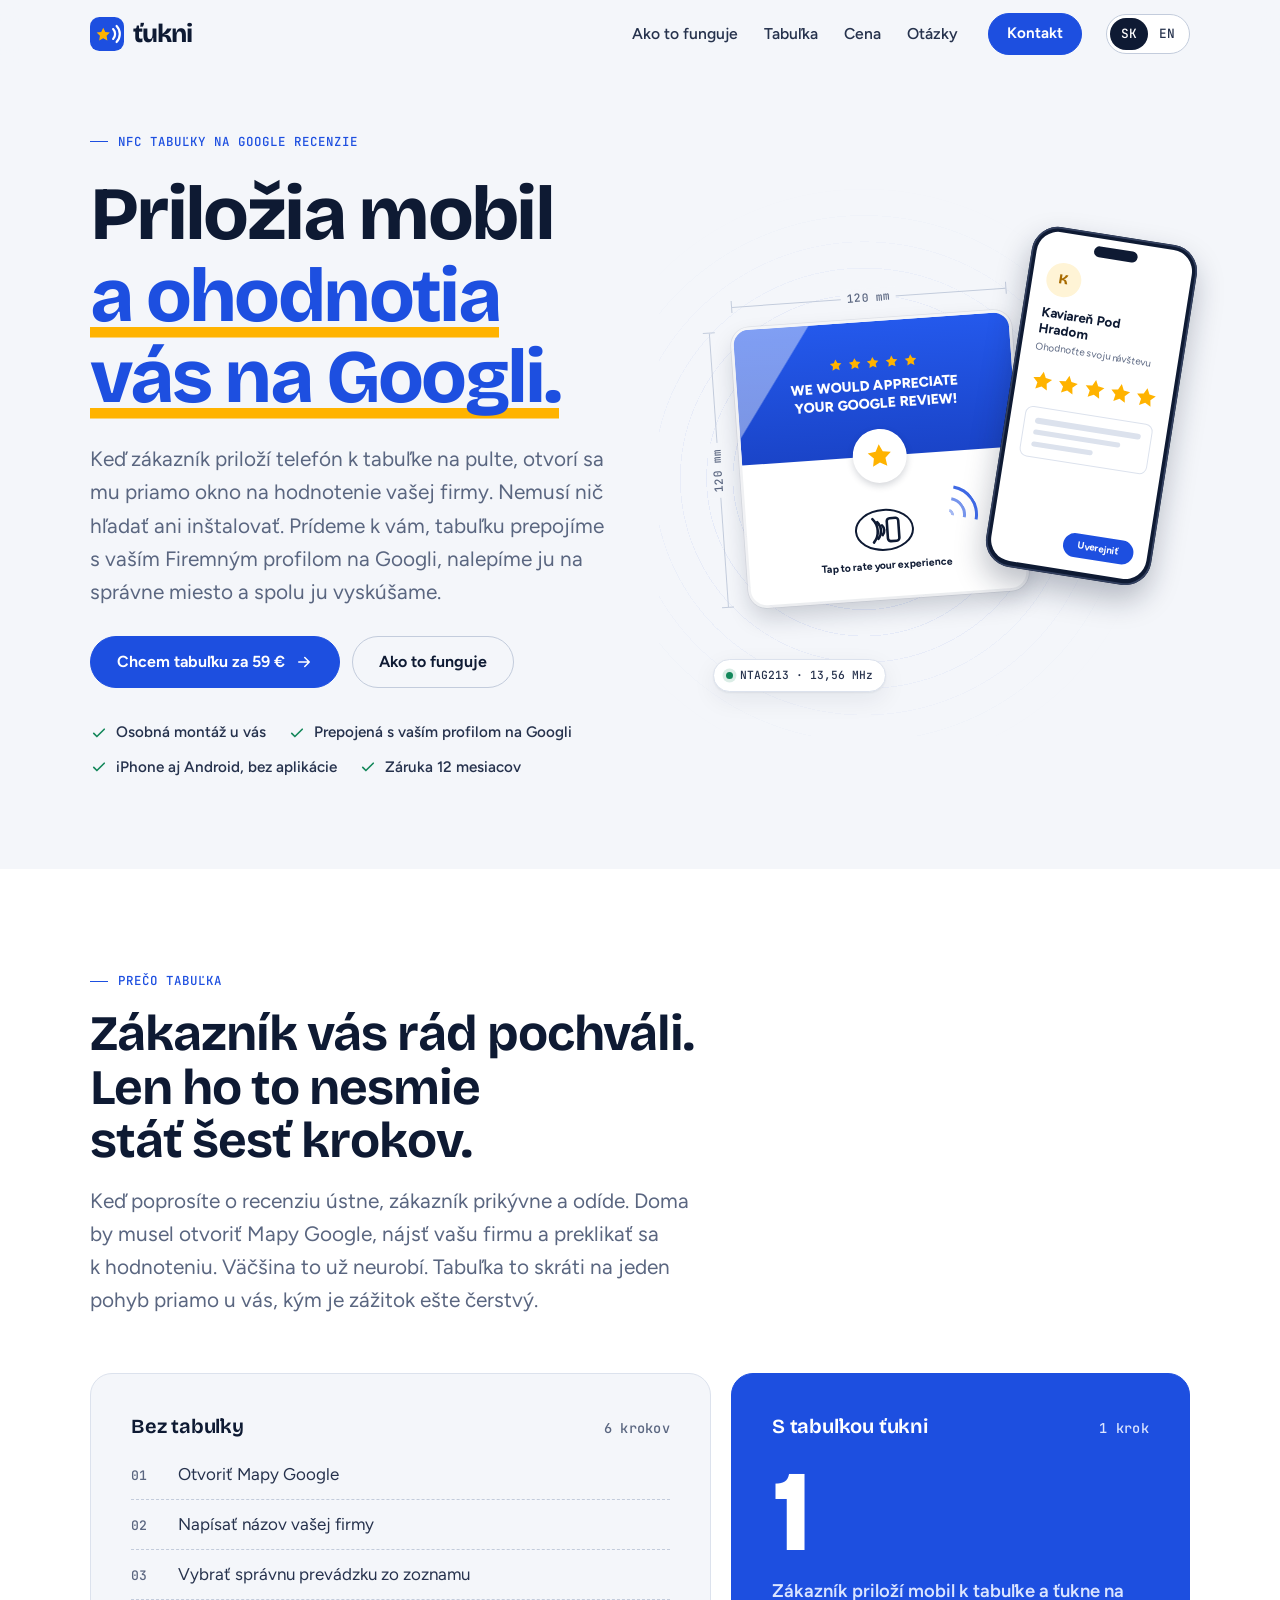
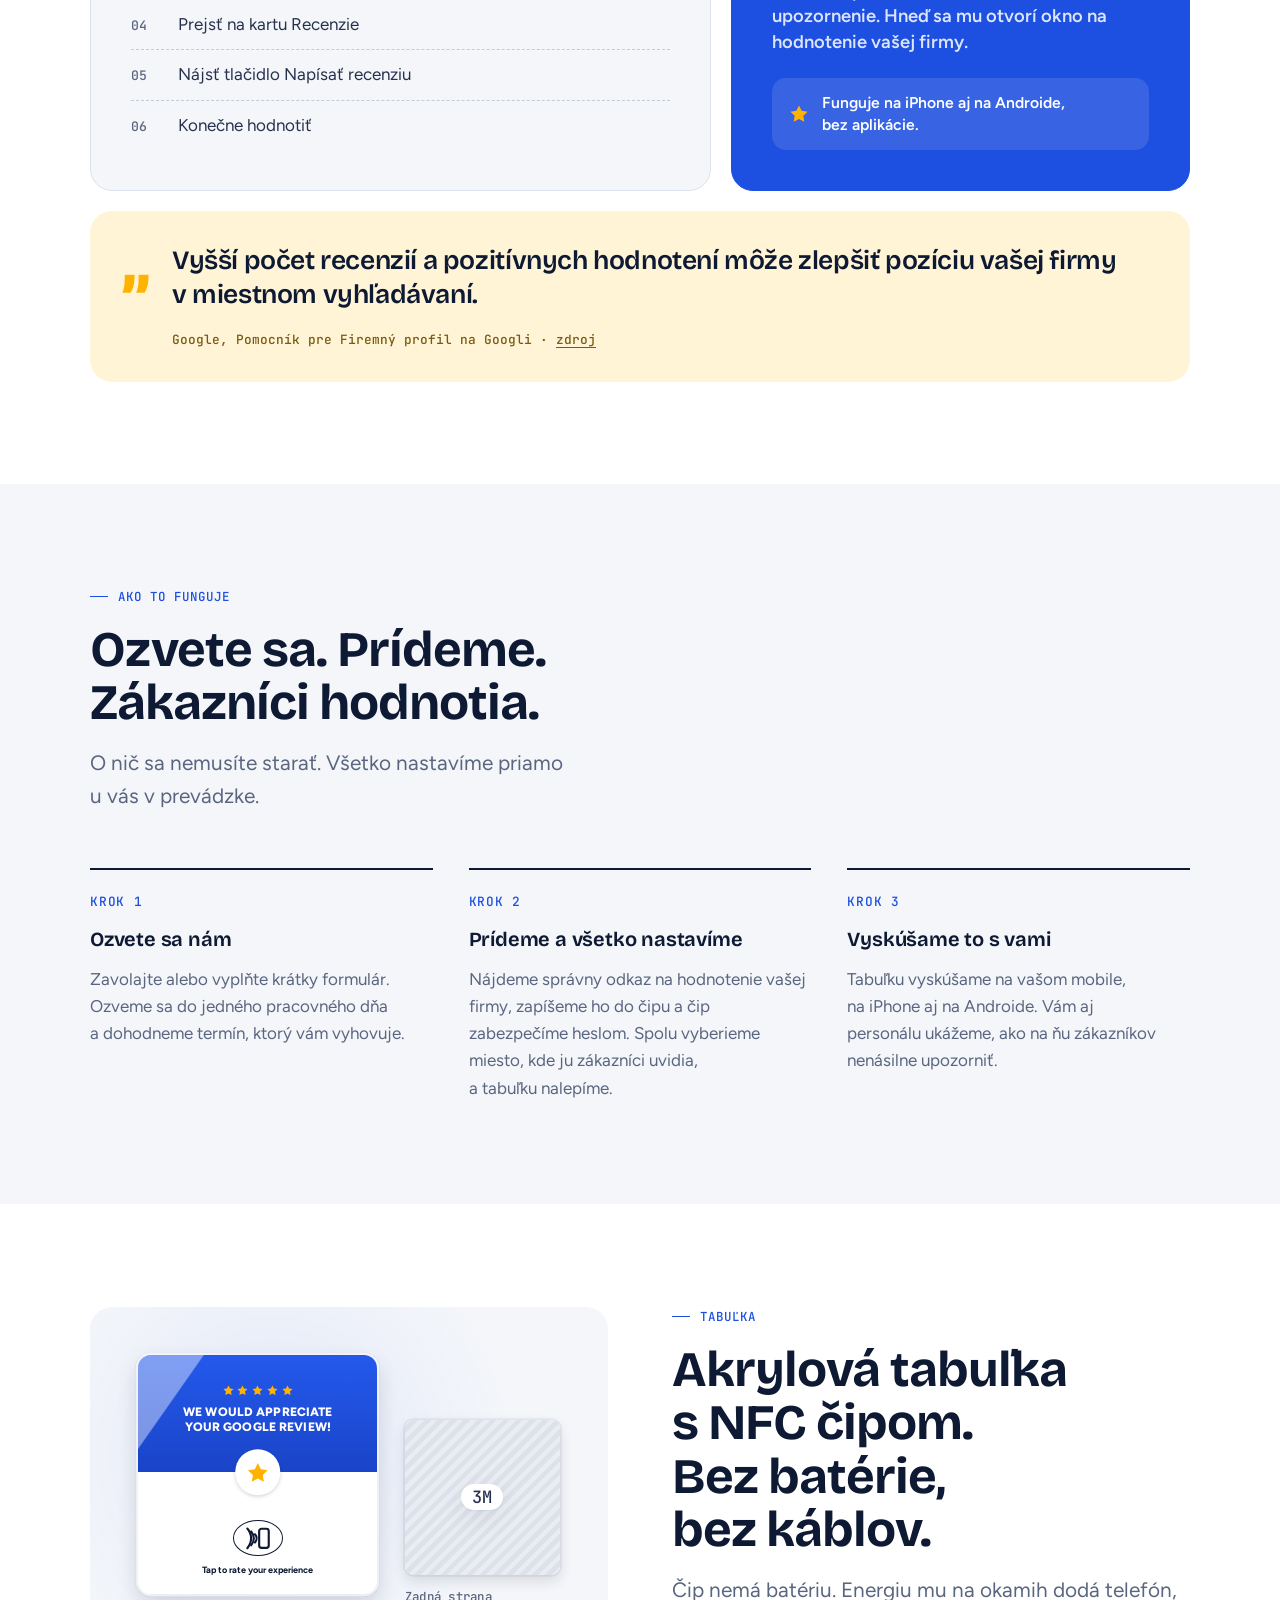
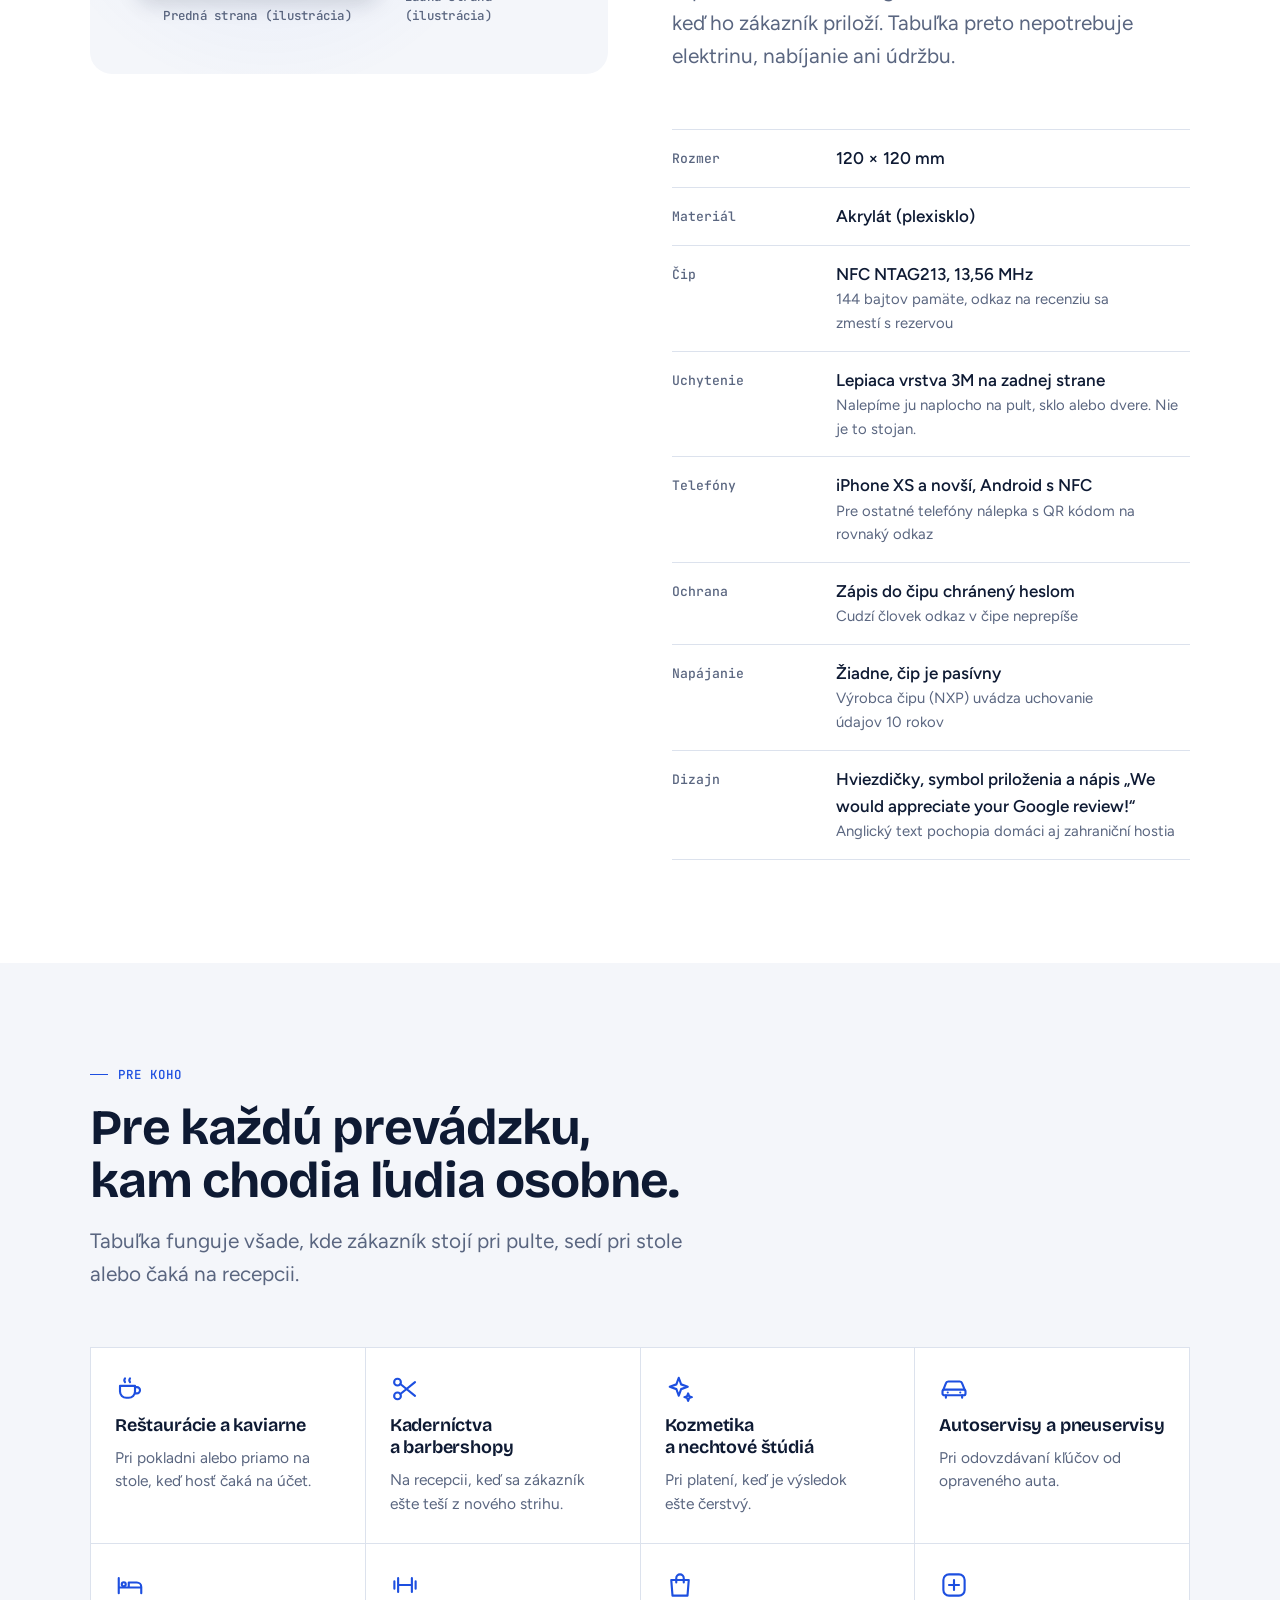
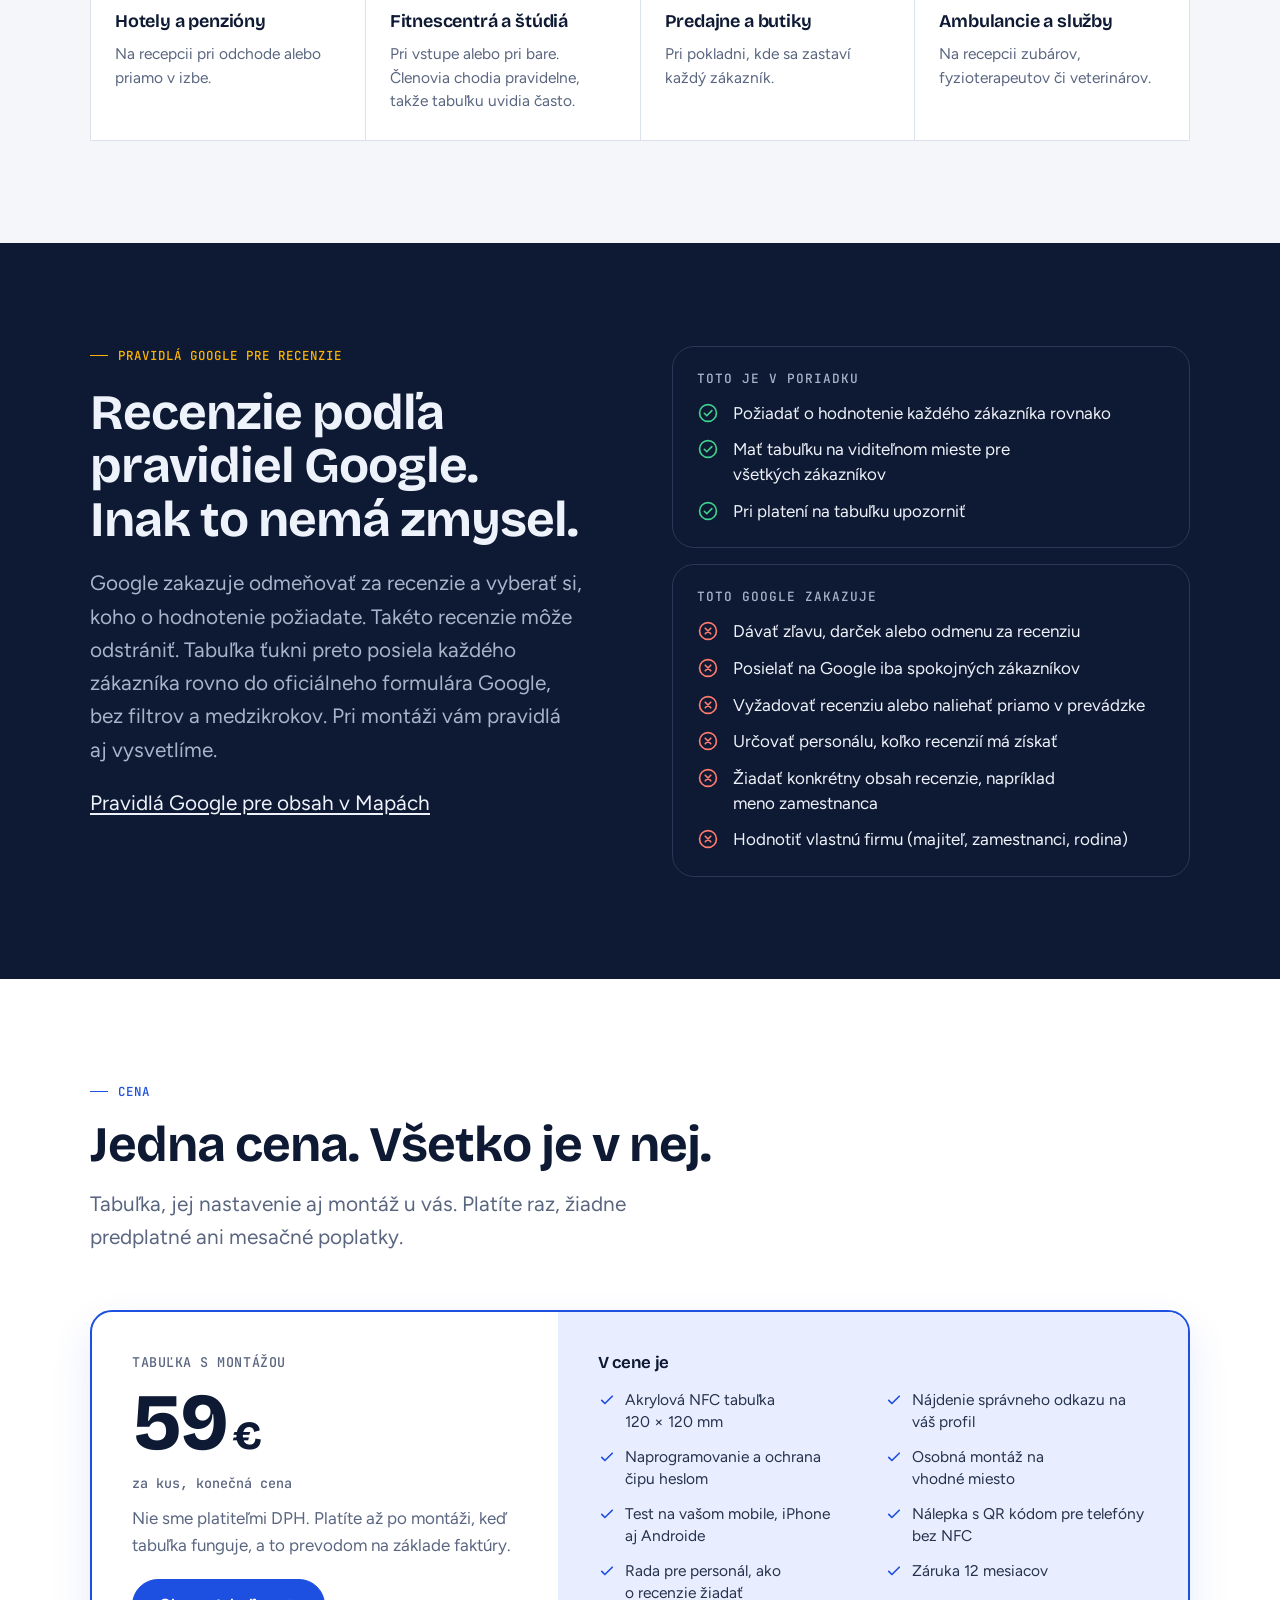
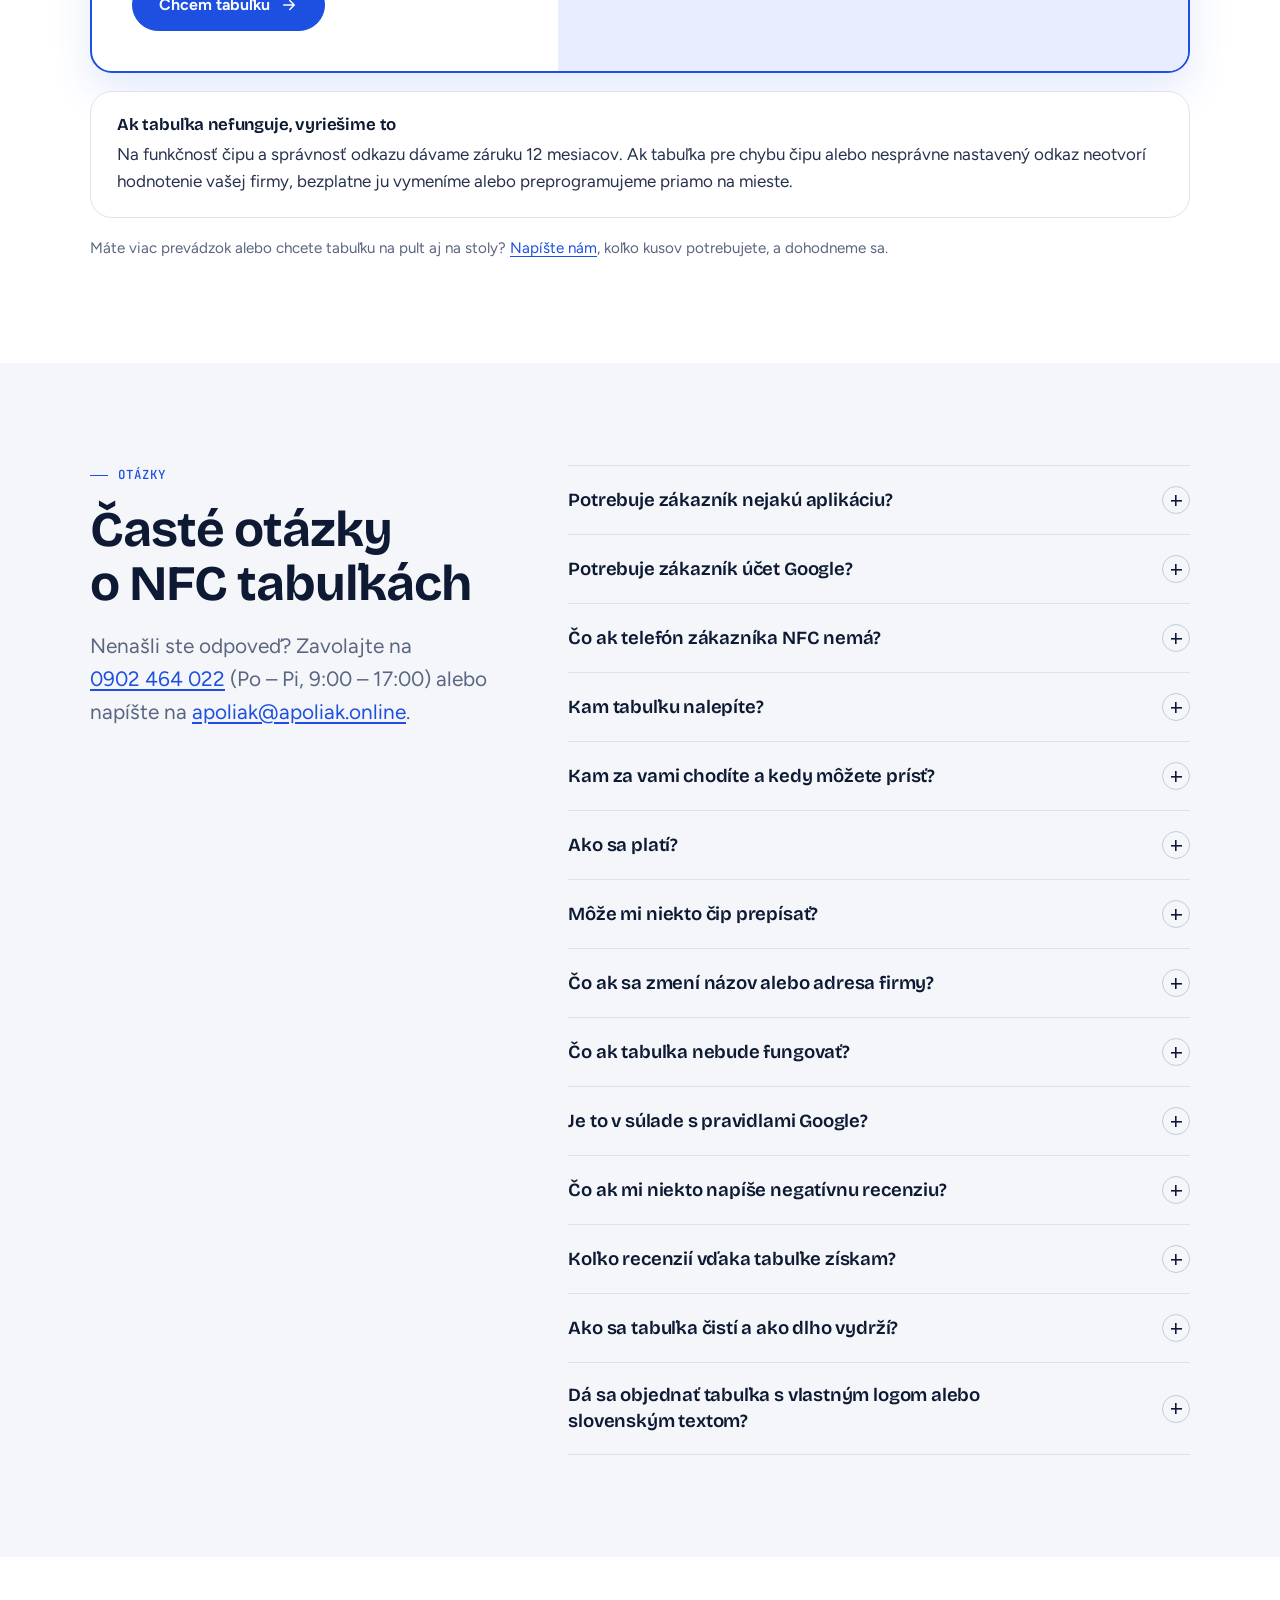
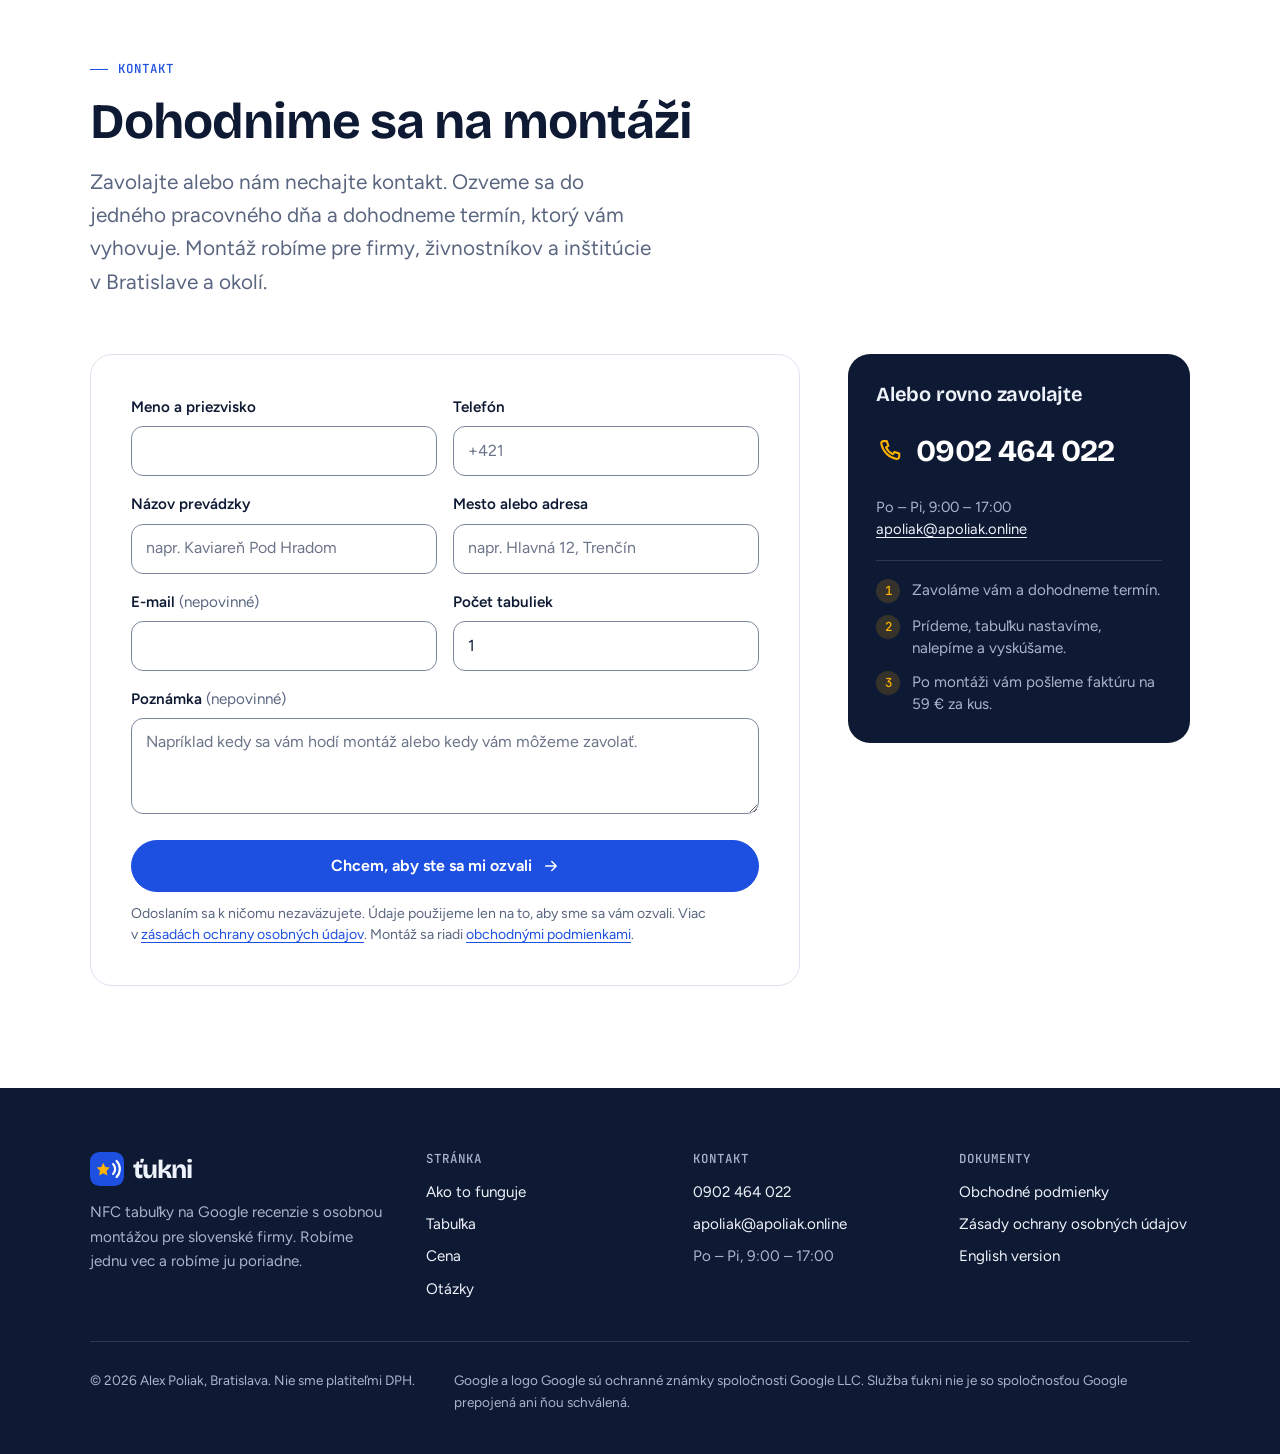
==== index.html @ 5bc1cb21 "Formulár bez cieľa mailto: (Chrome ho na HTTPS hlásil ako zmiešaný obsah) Bez JavaScriptu sa formulá" ====
<!doctype html>
<html lang="sk">
<head>
  <meta charset="utf-8">
  <meta http-equiv="Content-Security-Policy" content="default-src 'self'; script-src 'self'; style-src 'self' 'unsafe-inline'; img-src 'self' data:; font-src 'self'; connect-src 'self' https://api.web3forms.com; form-action 'self' https://api.web3forms.com; base-uri 'self'; object-src 'none'">
  <meta name="referrer" content="strict-origin-when-cross-origin">
  <meta name="viewport" content="width=device-width, initial-scale=1, viewport-fit=cover">
  <title>NFC tabuľky na Google recenzie s montážou | ťukni</title>
  <meta name="description" content="NFC tabuľka na Google recenzie s osobnou montážou za 59 €. Prídeme, prepojíme ju s vaším profilom na Googli, nalepíme ju a vyskúšame. Pre firmy na Slovensku.">
  <meta name="theme-color" content="#f4f6fa">
  <meta name="color-scheme" content="light">
  <link rel="canonical" href="https://apoliak7777.github.io/Review-QR-Cards/">
  <link rel="alternate" hreflang="sk" href="https://apoliak7777.github.io/Review-QR-Cards/">
  <link rel="alternate" hreflang="en" href="https://apoliak7777.github.io/Review-QR-Cards/en/">
  <link rel="alternate" hreflang="x-default" href="https://apoliak7777.github.io/Review-QR-Cards/">

  <meta property="og:type" content="website">
  <meta property="og:locale" content="sk_SK">
  <meta property="og:locale:alternate" content="en_GB">
  <meta property="og:site_name" content="ťukni">
  <meta property="og:title" content="Viac Google recenzií na jedno priloženie mobilu">
  <meta property="og:description" content="NFC tabuľka na pulte otvorí zákazníkovi hodnotenie vašej firmy na Googli. Prídeme, nastavíme ju a nalepíme. 59 € vrátane montáže.">
  <meta property="og:url" content="https://apoliak7777.github.io/Review-QR-Cards/">
  <meta property="og:image" content="https://apoliak7777.github.io/Review-QR-Cards/assets/img/og-image.png">
  <meta property="og:image:width" content="1200">
  <meta property="og:image:height" content="630">
  <meta name="twitter:card" content="summary_large_image">

  <link rel="icon" href="assets/img/favicon.svg" type="image/svg+xml">
  <link rel="apple-touch-icon" href="assets/img/apple-touch-icon.png">

  <link rel="preload" href="assets/fonts/bricolage-grotesque-latin-wght-normal.woff2" as="font" type="font/woff2" crossorigin>
  <link rel="preload" href="assets/fonts/figtree-latin-wght-normal.woff2" as="font" type="font/woff2" crossorigin>
  <link rel="preload" href="assets/fonts/bricolage-grotesque-latin-ext-wght-normal.woff2" as="font" type="font/woff2" crossorigin>
  <link rel="preload" href="assets/fonts/figtree-latin-ext-wght-normal.woff2" as="font" type="font/woff2" crossorigin>
  <link rel="stylesheet" href="assets/css/style.css">
  <noscript><style>.order-form { display: none; }</style></noscript>

  <script type="application/ld+json">
  {
    "@context": "https://schema.org",
    "@graph": [
      {
        "@type": "LocalBusiness",
        "@id": "https://apoliak7777.github.io/Review-QR-Cards/#firma",
        "name": "ťukni",
        "url": "https://apoliak7777.github.io/Review-QR-Cards/",
        "logo": "https://apoliak7777.github.io/Review-QR-Cards/assets/img/logo-512.png",
        "image": "https://apoliak7777.github.io/Review-QR-Cards/assets/img/og-image.png",
        "email": "apoliak@apoliak.online",
        "telephone": "+421902464022",
        "priceRange": "59 €",
        "areaServed": { "@type": "City", "name": "Bratislava" }
      },
      {
        "@type": "WebSite",
        "@id": "https://apoliak7777.github.io/Review-QR-Cards/#web",
        "name": "ťukni",
        "url": "https://apoliak7777.github.io/Review-QR-Cards/",
        "inLanguage": "sk-SK",
        "publisher": { "@id": "https://apoliak7777.github.io/Review-QR-Cards/#firma" }
      },
      {
        "@type": "Product",
        "@id": "https://apoliak7777.github.io/Review-QR-Cards/#produkt",
        "name": "NFC tabuľka na Google recenzie s montážou",
        "description": "Akrylová tabuľka 120 × 120 mm s NFC čipom NTAG213. Nastavíme ju na priamy odkaz na hodnotenie vašej firmy na Googli, osobne ju nalepíme a vyskúšame. Funguje s iPhonom aj Androidom bez aplikácie.",
        "image": "https://apoliak7777.github.io/Review-QR-Cards/assets/img/og-image.png",
        "material": "akrylát",
        "offers": {
          "@type": "Offer",
          "price": "59.00",
          "priceCurrency": "EUR",
          "itemCondition": "https://schema.org/NewCondition",
          "url": "https://apoliak7777.github.io/Review-QR-Cards/#cena",
          "areaServed": "SK",
          "seller": { "@id": "https://apoliak7777.github.io/Review-QR-Cards/#firma" }
        }
      }
    ]
  }
  </script>
</head>
<body>
  <a class="skip-link" href="#obsah">Preskočiť na obsah</a>

  <!-- Ikony (sprite) -->
  <svg width="0" height="0" style="position:absolute" aria-hidden="true" focusable="false">
    <symbol id="i-star" viewBox="0 0 24 24"><path d="M12 2.6l2.9 5.9 6.5.95-4.7 4.58 1.1 6.47L12 17.45l-5.8 3.05 1.1-6.47L2.6 9.45l6.5-.95z"/></symbol>
    <symbol id="i-check" viewBox="0 0 24 24"><g fill="none" stroke="currentColor" stroke-width="2.2" stroke-linecap="round" stroke-linejoin="round"><path d="M5 12.5l4.2 4.2L19 7"/></g></symbol>
    <symbol id="i-arrow" viewBox="0 0 24 24"><g fill="none" stroke="currentColor" stroke-width="2" stroke-linecap="round" stroke-linejoin="round"><path d="M5 12h14M13 6l6 6-6 6"/></g></symbol>
    <symbol id="i-yes" viewBox="0 0 24 24"><g fill="none" stroke="currentColor" stroke-width="1.8" stroke-linecap="round" stroke-linejoin="round"><circle cx="12" cy="12" r="9.2"/><path d="M8 12.3l2.7 2.7L16.2 9.5"/></g></symbol>
    <symbol id="i-no" viewBox="0 0 24 24"><g fill="none" stroke="currentColor" stroke-width="1.8" stroke-linecap="round" stroke-linejoin="round"><circle cx="12" cy="12" r="9.2"/><path d="M9 9l6 6M15 9l-6 6"/></g></symbol>
    <symbol id="i-tap" viewBox="0 0 24 24"><g fill="none" stroke="currentColor" stroke-width="1.8" stroke-linecap="round" stroke-linejoin="round"><rect x="13.5" y="4" width="8" height="16" rx="2"/><path d="M10 8.6a5 5 0 0 1 0 6.8"/><path d="M6.8 6.2a8.6 8.6 0 0 1 0 11.6"/><path d="M3.6 3.8a12.2 12.2 0 0 1 0 16.4"/></g></symbol>
    <symbol id="i-phone" viewBox="0 0 24 24"><g fill="none" stroke="currentColor" stroke-width="1.8" stroke-linecap="round" stroke-linejoin="round"><path d="M6.6 3.5h2.6l1.4 4-2 1.4a11.5 11.5 0 0 0 5.9 5.9l1.4-2 4 1.4v2.6a2 2 0 0 1-2.2 2A16.5 16.5 0 0 1 4.5 5.7a2 2 0 0 1 2.1-2.2z"/></g></symbol>
    <symbol id="i-menu" viewBox="0 0 24 24"><g fill="none" stroke="currentColor" stroke-width="2" stroke-linecap="round"><path d="M4 7h16M4 12h16M4 17h16"/></g></symbol>
    <symbol id="i-close" viewBox="0 0 24 24"><g fill="none" stroke="currentColor" stroke-width="2" stroke-linecap="round"><path d="M6 6l12 12M18 6L6 18"/></g></symbol>
    <symbol id="i-mail" viewBox="0 0 24 24"><g fill="none" stroke="currentColor" stroke-width="1.8" stroke-linecap="round" stroke-linejoin="round"><rect x="3" y="5" width="18" height="14" rx="2.5"/><path d="M3.5 6.5l8.5 6.5 8.5-6.5"/></g></symbol>
    <symbol id="i-cafe" viewBox="0 0 24 24"><g fill="none" stroke="currentColor" stroke-width="1.7" stroke-linecap="round" stroke-linejoin="round"><path d="M4 9.5h12V14a5 5 0 0 1-5 5H9a5 5 0 0 1-5-5z"/><path d="M16 10.5h1.5a2.5 2.5 0 0 1 0 5H16"/><path d="M8 3.5c-.7.9-.7 2 0 3M12 3.5c-.7.9-.7 2 0 3"/></g></symbol>
    <symbol id="i-scissors" viewBox="0 0 24 24"><g fill="none" stroke="currentColor" stroke-width="1.7" stroke-linecap="round" stroke-linejoin="round"><circle cx="6" cy="6.5" r="2.7"/><circle cx="6" cy="17.5" r="2.7"/><path d="M8.3 8 20 17.5M8.3 16 20 6.5"/></g></symbol>
    <symbol id="i-sparkle" viewBox="0 0 24 24"><g fill="none" stroke="currentColor" stroke-width="1.7" stroke-linecap="round" stroke-linejoin="round"><path d="M11 3l1.9 5.3 5.3 1.9-5.3 1.9L11 17.4l-1.9-5.3-5.3-1.9 5.3-1.9z"/><path d="M18.5 15.5l.8 2.2 2.2.8-2.2.8-.8 2.2-.8-2.2-2.2-.8 2.2-.8z"/></g></symbol>
    <symbol id="i-car" viewBox="0 0 24 24"><g fill="none" stroke="currentColor" stroke-width="1.7" stroke-linecap="round" stroke-linejoin="round"><path d="M3.5 12.5l2-5A2 2 0 0 1 7.4 6h9.2a2 2 0 0 1 1.9 1.5l2 5"/><rect x="2.8" y="12.5" width="18.4" height="4.5" rx="1.5"/><path d="M5.5 17v2M18.5 17v2M7 14.8h.01M17 14.8h.01"/></g></symbol>
    <symbol id="i-bed" viewBox="0 0 24 24"><g fill="none" stroke="currentColor" stroke-width="1.7" stroke-linecap="round" stroke-linejoin="round"><path d="M3 18.5V6.5M3 14h18v4.5M21 14v-.5A3.5 3.5 0 0 0 17.5 10H11v4"/><circle cx="7" cy="11.4" r="1.6"/></g></symbol>
    <symbol id="i-gym" viewBox="0 0 24 24"><g fill="none" stroke="currentColor" stroke-width="1.7" stroke-linecap="round" stroke-linejoin="round"><path d="M6.5 6.5v11M17.5 6.5v11M3.5 9v6M20.5 9v6M6.5 12h11"/></g></symbol>
    <symbol id="i-bag" viewBox="0 0 24 24"><g fill="none" stroke="currentColor" stroke-width="1.7" stroke-linecap="round" stroke-linejoin="round"><path d="M5 8h14l-1 12.5H6z"/><path d="M9 10V6.5a3 3 0 0 1 6 0V10"/></g></symbol>
    <symbol id="i-medical" viewBox="0 0 24 24"><g fill="none" stroke="currentColor" stroke-width="1.7" stroke-linecap="round" stroke-linejoin="round"><rect x="3.5" y="3.5" width="17" height="17" rx="4.5"/><path d="M12 8v8M8 12h8"/></g></symbol>
  </svg>

  <header class="site-header" id="hore">
    <div class="wrap header-inner">
      <a class="logo" href="./" aria-label="ťukni – úvod">
        <svg class="logo-mark" viewBox="0 0 40 40" aria-hidden="true"><rect width="40" height="40" rx="11" fill="#1d4fe0"/><path fill="#ffb300" d="M15.6 9.6l2.4 4.9 5.4.8-3.9 3.8.9 5.4-4.8-2.5-4.8 2.5.9-5.4-3.9-3.8 5.4-.8z" transform="translate(0 3)"/><path d="M27.2 14.2a8.4 8.4 0 0 1 0 11.6M31.3 10.6a13.6 13.6 0 0 1 0 18.8" fill="none" stroke="#fff" stroke-width="2.6" stroke-linecap="round"/></svg>
        ťukni
      </a>
      <nav class="nav" id="menu" aria-label="Hlavná navigácia">
        <ul class="nav-links">
          <li><a href="#ako-to-funguje">Ako to funguje</a></li>
          <li><a href="#tabulka">Tabuľka</a></li>
          <li><a href="#cena">Cena</a></li>
          <li><a href="#otazky">Otázky</a></li>
        </ul>
        <a class="btn btn--small" href="#kontakt">Kontakt</a>
      </nav>
      <div class="lang-switch" aria-label="Jazyk">
        <a href="./" lang="sk" hreflang="sk" aria-current="true">SK</a>
        <a href="en/" lang="en" hreflang="en">EN</a>
      </div>
      <button class="nav-toggle" type="button" aria-expanded="false" aria-controls="menu" aria-label="Otvoriť menu">
        <svg aria-hidden="true"><use href="#i-menu"/></svg>
      </button>
    </div>
  </header>

  <main id="obsah">

    <!-- ===== HERO ===== -->
    <section class="hero" aria-labelledby="hero-title">
      <div class="wrap hero-grid">
        <div class="hero-copy">
          <h1 id="hero-title"><span class="eyebrow">NFC tabuľky na Google recenzie</span> Priložia mobil <span class="mark">a&nbsp;ohodnotia vás na&nbsp;Googli.</span></h1>
          <p class="hero-lead">Keď zákazník priloží telefón k&nbsp;tabuľke na pulte, otvorí sa mu priamo okno na hodnotenie vašej firmy. Nemusí nič hľadať ani inštalovať. Prídeme k&nbsp;vám, tabuľku prepojíme s&nbsp;vaším Firemným profilom na Googli, nalepíme ju na správne miesto a&nbsp;spolu ju vyskúšame.</p>
          <div class="hero-actions">
            <a class="btn" href="#kontakt">Chcem tabuľku za 59&nbsp;€ <svg aria-hidden="true"><use href="#i-arrow"/></svg></a>
            <a class="btn btn--ghost" href="#ako-to-funguje">Ako to funguje</a>
          </div>
          <ul class="checks">
            <li><svg aria-hidden="true"><use href="#i-check"/></svg>Osobná montáž u&nbsp;vás</li>
            <li><svg aria-hidden="true"><use href="#i-check"/></svg>Prepojená s&nbsp;vaším profilom na Googli</li>
            <li><svg aria-hidden="true"><use href="#i-check"/></svg>iPhone aj Android, bez aplikácie</li>
            <li><svg aria-hidden="true"><use href="#i-check"/></svg>Záruka 12&nbsp;mesiacov</li>
          </ul>
        </div>

        <div class="hero-visual">
          <div class="scene" role="img" aria-label="Ilustrácia: akrylová NFC tabuľka 120 × 120 mm s hviezdičkami a telefón, ktorý po priložení otvorí hodnotenie firmy s piatimi hviezdičkami">
            <div class="scene-rings"></div>
            <div class="plate">
              <div class="dim dim--top"><span>120&nbsp;mm</span></div>
              <div class="dim dim--side"><span>120&nbsp;mm</span></div>
              <div class="plate-face">
                <div class="plate-top">
                  <div class="plate-stars"><svg><use href="#i-star" fill="currentColor"/></svg><svg><use href="#i-star" fill="currentColor"/></svg><svg><use href="#i-star" fill="currentColor"/></svg><svg><use href="#i-star" fill="currentColor"/></svg><svg><use href="#i-star" fill="currentColor"/></svg></div>
                  <span lang="en">WE WOULD APPRECIATE<br>YOUR GOOGLE REVIEW!</span>
                </div>
                <div class="plate-bottom">
                  <div class="plate-badge"><svg><use href="#i-star" fill="currentColor"/></svg></div>
                  <div class="plate-tap"><svg><use href="#i-tap"/></svg></div>
                  <span lang="en">Tap to rate your experience</span>
                </div>
              </div>
            </div>
            <div class="waves"><span></span><span></span><span></span></div>
            <div class="phone">
              <div class="phone-screen">
                <div class="ps-avatar">K</div>
                <p class="ps-name">Kaviareň Pod Hradom</p>
                <p class="ps-sub">Ohodnoťte svoju návštevu</p>
                <div class="ps-stars">
                  <svg style="--i:0"><use href="#i-star"/></svg>
                  <svg style="--i:1"><use href="#i-star"/></svg>
                  <svg style="--i:2"><use href="#i-star"/></svg>
                  <svg style="--i:3"><use href="#i-star"/></svg>
                  <svg style="--i:4"><use href="#i-star"/></svg>
                </div>
                <div class="ps-lines"><i></i><i></i><i></i></div>
                <span class="ps-btn">Uverejniť</span>
              </div>
            </div>
            <div class="scene-tag">NTAG213 · 13,56&nbsp;MHz</div>
          </div>
        </div>
      </div>
    </section>

    <!-- ===== PREČO ===== -->
    <section class="section section--white" id="preco" aria-labelledby="preco-title">
      <div class="wrap">
        <div class="section-head">
          <span class="eyebrow">Prečo tabuľka</span>
          <h2 id="preco-title"><span class="sent">Zákazník vás rád pochváli.</span> <span class="sent">Len ho to nesmie stáť šesť krokov.</span></h2>
          <p>Keď poprosíte o&nbsp;recenziu ústne, zákazník prikývne a&nbsp;odíde. Doma by musel otvoriť Mapy Google, nájsť vašu firmu a&nbsp;preklikať sa k&nbsp;hodnoteniu. Väčšina to už neurobí. Tabuľka to skráti na jeden pohyb priamo u&nbsp;vás, kým je zážitok ešte čerstvý.</p>
        </div>

        <div class="compare">
          <div class="compare-card">
            <h3>Bez tabuľky <span class="compare-count">6&nbsp;krokov</span></h3>
            <ol class="steps-list">
              <li>Otvoriť Mapy Google</li>
              <li>Napísať názov vašej firmy</li>
              <li>Vybrať správnu prevádzku zo zoznamu</li>
              <li>Prejsť na kartu Recenzie</li>
              <li>Nájsť tlačidlo Napísať recenziu</li>
              <li>Konečne hodnotiť</li>
            </ol>
          </div>
          <div class="compare-card compare-card--win">
            <h3>S&nbsp;tabuľkou ťukni <span class="compare-count">1&nbsp;krok</span></h3>
            <p class="compare-big">1<small>Zákazník priloží mobil k&nbsp;tabuľke a&nbsp;ťukne na upozornenie. Hneď sa mu otvorí okno na hodnotenie vašej firmy.</small></p>
            <p class="compare-note"><svg aria-hidden="true"><use href="#i-star" fill="currentColor"/></svg>Funguje na iPhone aj na Androide, bez aplikácie.</p>
          </div>
        </div>

        <figure class="quote">
          <span class="quote-mark" aria-hidden="true">„</span>
          <blockquote>
            <p>Vyšší počet recenzií a&nbsp;pozitívnych hodnotení môže zlepšiť pozíciu vašej firmy v&nbsp;miestnom vyhľadávaní.</p>
          </blockquote>
          <figcaption>Google, Pomocník pre Firemný profil na Googli · <a href="https://support.google.com/business/answer/7091?hl=sk" target="_blank" rel="noopener">zdroj</a></figcaption>
        </figure>
      </div>
    </section>

    <!-- ===== AKO TO FUNGUJE ===== -->
    <section class="section" id="ako-to-funguje" aria-labelledby="ako-title">
      <div class="wrap">
        <div class="section-head">
          <span class="eyebrow">Ako to funguje</span>
          <h2 id="ako-title">Ozvete sa. Prídeme. Zákazníci hodnotia.</h2>
          <p>O&nbsp;nič sa nemusíte starať. Všetko nastavíme priamo u&nbsp;vás v&nbsp;prevádzke.</p>
        </div>
        <ol class="how">
          <li>
            <span class="how-num">Krok 1</span>
            <h3>Ozvete sa nám</h3>
            <p>Zavolajte alebo vyplňte krátky formulár. Ozveme sa do jedného pracovného dňa a&nbsp;dohodneme termín, ktorý vám vyhovuje.</p>
          </li>
          <li>
            <span class="how-num">Krok 2</span>
            <h3>Prídeme a&nbsp;všetko nastavíme</h3>
            <p>Nájdeme správny odkaz na hodnotenie vašej firmy, zapíšeme ho do čipu a&nbsp;čip zabezpečíme heslom. Spolu vyberieme miesto, kde ju zákazníci uvidia, a&nbsp;tabuľku nalepíme.</p>
          </li>
          <li>
            <span class="how-num">Krok 3</span>
            <h3>Vyskúšame to s&nbsp;vami</h3>
            <p>Tabuľku vyskúšame na vašom mobile, na iPhone aj na Androide. Vám aj personálu ukážeme, ako na ňu zákazníkov nenásilne upozorniť.</p>
          </li>
        </ol>
      </div>
    </section>

    <!-- ===== TABUĽKA ===== -->
    <section class="section section--white" id="tabulka" aria-labelledby="tabulka-title">
      <div class="wrap spec">
        <div class="spec-stage" aria-hidden="true">
        <div class="spec-visual">
          <div class="spec-side">
            <div class="plate-face">
              <div class="plate-top">
                <div class="plate-stars"><svg><use href="#i-star" fill="currentColor"/></svg><svg><use href="#i-star" fill="currentColor"/></svg><svg><use href="#i-star" fill="currentColor"/></svg><svg><use href="#i-star" fill="currentColor"/></svg><svg><use href="#i-star" fill="currentColor"/></svg></div>
                <span lang="en">WE WOULD APPRECIATE<br>YOUR GOOGLE REVIEW!</span>
              </div>
              <div class="plate-bottom">
                <div class="plate-badge"><svg><use href="#i-star" fill="currentColor"/></svg></div>
                <div class="plate-tap"><svg><use href="#i-tap"/></svg></div>
                <span lang="en">Tap to rate your experience</span>
              </div>
            </div>
            <span class="spec-caption">Predná strana (ilustrácia)</span>
          </div>
          <div class="spec-side">
            <div class="plate-back"><span>3M</span></div>
            <span class="spec-caption">Zadná strana (ilustrácia)</span>
          </div>
        </div>
        </div>

        <div>
          <div class="section-head">
            <span class="eyebrow">Tabuľka</span>
            <h2 id="tabulka-title"><span class="sent">Akrylová tabuľka s&nbsp;NFC čipom.</span> <span class="sent">Bez batérie, bez káblov.</span></h2>
            <p>Čip nemá batériu. Energiu mu na okamih dodá telefón, keď ho zákazník priloží. Tabuľka preto nepotrebuje elektrinu, nabíjanie ani údržbu.</p>
          </div>
          <dl class="spec-list">
            <div class="spec-row"><dt>Rozmer</dt><dd>120&nbsp;×&nbsp;120&nbsp;mm</dd></div>
            <div class="spec-row"><dt>Materiál</dt><dd>Akrylát (plexisklo)</dd></div>
            <div class="spec-row"><dt>Čip</dt><dd>NFC NTAG213, 13,56&nbsp;MHz<small>144&nbsp;bajtov pamäte, odkaz na recenziu sa zmestí s&nbsp;rezervou</small></dd></div>
            <div class="spec-row"><dt>Uchytenie</dt><dd>Lepiaca vrstva 3M na zadnej strane<small>Nalepíme ju naplocho na pult, sklo alebo dvere. Nie je to stojan.</small></dd></div>
            <div class="spec-row"><dt>Telefóny</dt><dd>iPhone XS a&nbsp;novší, Android s&nbsp;NFC<small>Pre ostatné telefóny nálepka s&nbsp;QR kódom na rovnaký odkaz</small></dd></div>
            <div class="spec-row"><dt>Ochrana</dt><dd>Zápis do čipu chránený heslom<small>Cudzí človek odkaz v&nbsp;čipe neprepíše</small></dd></div>
            <div class="spec-row"><dt>Napájanie</dt><dd>Žiadne, čip je pasívny<small>Výrobca čipu (NXP) uvádza uchovanie údajov 10&nbsp;rokov</small></dd></div>
            <div class="spec-row"><dt>Dizajn</dt><dd>Hviezdičky, symbol priloženia a&nbsp;nápis „<span lang="en">We would appreciate your Google review!</span>“<small>Anglický text pochopia domáci aj zahraniční hostia</small></dd></div>
          </dl>
        </div>
      </div>
    </section>

    <!-- ===== PRE KOHO ===== -->
    <section class="section" id="pre-koho" aria-labelledby="pre-koho-title">
      <div class="wrap">
        <div class="section-head">
          <span class="eyebrow">Pre koho</span>
          <h2 id="pre-koho-title">Pre každú prevádzku, kam chodia ľudia osobne.</h2>
          <p>Tabuľka funguje všade, kde zákazník stojí pri pulte, sedí pri stole alebo čaká na recepcii.</p>
        </div>
        <ul class="who">
          <li><svg aria-hidden="true"><use href="#i-cafe"/></svg><h3>Reštaurácie a&nbsp;kaviarne</h3><p>Pri pokladni alebo priamo na stole, keď hosť čaká na účet.</p></li>
          <li><svg aria-hidden="true"><use href="#i-scissors"/></svg><h3>Kaderníctva a&nbsp;barbershopy</h3><p>Na recepcii, keď sa zákazník ešte teší z&nbsp;nového strihu.</p></li>
          <li><svg aria-hidden="true"><use href="#i-sparkle"/></svg><h3>Kozmetika a&nbsp;nechtové štúdiá</h3><p>Pri platení, keď je výsledok ešte čerstvý.</p></li>
          <li><svg aria-hidden="true"><use href="#i-car"/></svg><h3>Autoservisy a&nbsp;pneuservisy</h3><p>Pri odovzdávaní kľúčov od opraveného auta.</p></li>
          <li><svg aria-hidden="true"><use href="#i-bed"/></svg><h3>Hotely a&nbsp;penzióny</h3><p>Na recepcii pri odchode alebo priamo v&nbsp;izbe.</p></li>
          <li><svg aria-hidden="true"><use href="#i-gym"/></svg><h3>Fitnescentrá a&nbsp;štúdiá</h3><p>Pri vstupe alebo pri bare. Členovia chodia pravidelne, takže tabuľku uvidia často.</p></li>
          <li><svg aria-hidden="true"><use href="#i-bag"/></svg><h3>Predajne a&nbsp;butiky</h3><p>Pri pokladni, kde sa zastaví každý zákazník.</p></li>
          <li><svg aria-hidden="true"><use href="#i-medical"/></svg><h3>Ambulancie a&nbsp;služby</h3><p>Na recepcii zubárov, fyzioterapeutov či veterinárov.</p></li>
        </ul>
      </div>
    </section>

    <!-- ===== PRAVIDLÁ GOOGLE ===== -->
    <section class="section section--ink" id="pravidla" aria-labelledby="pravidla-title">
      <div class="wrap rules">
        <div class="rules-copy">
          <span class="eyebrow">Pravidlá Google pre recenzie</span>
          <h2 id="pravidla-title">Recenzie podľa pravidiel Google. Inak to nemá zmysel.</h2>
          <p>Google zakazuje odmeňovať za recenzie a&nbsp;vyberať si, koho o&nbsp;hodnotenie požiadate. Takéto recenzie môže odstrániť. Tabuľka ťukni preto posiela každého zákazníka rovno do oficiálneho formulára Google, bez filtrov a&nbsp;medzikrokov. Pri montáži vám pravidlá aj vysvetlíme.</p>
          <p><a href="https://support.google.com/contributionpolicy/answer/7400114?hl=sk" target="_blank" rel="noopener">Pravidlá Google pre obsah v&nbsp;Mapách</a></p>
        </div>
        <div class="rules-lists">
          <div class="rule-group rule-group--yes">
            <h3>Toto je v&nbsp;poriadku</h3>
            <ul>
              <li><svg aria-hidden="true"><use href="#i-yes"/></svg>Požiadať o&nbsp;hodnotenie každého zákazníka rovnako</li>
              <li><svg aria-hidden="true"><use href="#i-yes"/></svg>Mať tabuľku na viditeľnom mieste pre všetkých zákazníkov</li>
              <li><svg aria-hidden="true"><use href="#i-yes"/></svg>Pri platení na tabuľku upozorniť</li>
            </ul>
          </div>
          <div class="rule-group rule-group--no">
            <h3>Toto Google zakazuje</h3>
            <ul>
              <li><svg aria-hidden="true"><use href="#i-no"/></svg>Dávať zľavu, darček alebo odmenu za recenziu</li>
              <li><svg aria-hidden="true"><use href="#i-no"/></svg>Posielať na Google iba spokojných zákazníkov</li>
              <li><svg aria-hidden="true"><use href="#i-no"/></svg>Vyžadovať recenziu alebo naliehať priamo v&nbsp;prevádzke</li>
              <li><svg aria-hidden="true"><use href="#i-no"/></svg>Určovať personálu, koľko recenzií má získať</li>
              <li><svg aria-hidden="true"><use href="#i-no"/></svg>Žiadať konkrétny obsah recenzie, napríklad meno zamestnanca</li>
              <li><svg aria-hidden="true"><use href="#i-no"/></svg>Hodnotiť vlastnú firmu (majiteľ, zamestnanci, rodina)</li>
            </ul>
          </div>
        </div>
      </div>
    </section>

    <!-- ===== CENA ===== -->
    <section class="section section--white" id="cena" aria-labelledby="cena-title">
      <div class="wrap">
        <div class="section-head">
          <span class="eyebrow">Cena</span>
          <h2 id="cena-title">Jedna cena. Všetko je v&nbsp;nej.</h2>
          <p>Tabuľka, jej nastavenie aj montáž u&nbsp;vás. Platíte raz, žiadne predplatné ani mesačné poplatky.</p>
        </div>

        <div class="price-card">
          <div class="price-main">
            <span class="plan-name">Tabuľka s&nbsp;montážou</span>
            <span class="plan-amount">59<span>€</span></span>
            <span class="plan-unit">za kus, konečná cena</span>
            <p>Nie sme platiteľmi DPH. Platíte až po montáži, keď tabuľka funguje, a&nbsp;to prevodom na základe faktúry.</p>
            <a class="btn" href="#kontakt">Chcem tabuľku <svg aria-hidden="true"><use href="#i-arrow"/></svg></a>
          </div>
          <div class="price-includes">
            <h3>V&nbsp;cene je</h3>
            <ul>
              <li><svg aria-hidden="true"><use href="#i-check"/></svg>Akrylová NFC tabuľka 120&nbsp;×&nbsp;120&nbsp;mm</li>
              <li><svg aria-hidden="true"><use href="#i-check"/></svg>Nájdenie správneho odkazu na váš profil</li>
              <li><svg aria-hidden="true"><use href="#i-check"/></svg>Naprogramovanie a&nbsp;ochrana čipu heslom</li>
              <li><svg aria-hidden="true"><use href="#i-check"/></svg>Osobná montáž na vhodné miesto</li>
              <li><svg aria-hidden="true"><use href="#i-check"/></svg>Test na vašom mobile, iPhone aj Androide</li>
              <li><svg aria-hidden="true"><use href="#i-check"/></svg>Nálepka s&nbsp;QR kódom pre telefóny bez NFC</li>
              <li><svg aria-hidden="true"><use href="#i-check"/></svg>Rada pre personál, ako o&nbsp;recenzie žiadať</li>
              <li><svg aria-hidden="true"><use href="#i-check"/></svg>Záruka 12&nbsp;mesiacov</li>
            </ul>
          </div>
        </div>

        <div class="guarantee">
          <h3>Ak tabuľka nefunguje, vyriešime to</h3>
          <p>Na funkčnosť čipu a&nbsp;správnosť odkazu dávame záruku 12&nbsp;mesiacov. Ak tabuľka pre chybu čipu alebo nesprávne nastavený odkaz neotvorí hodnotenie vašej firmy, bezplatne ju vymeníme alebo preprogramujeme priamo na mieste.</p>
        </div>
        <p class="price-note">Máte viac prevádzok alebo chcete tabuľku na pult aj na stoly? <a href="#kontakt">Napíšte nám</a>, koľko kusov potrebujete, a&nbsp;dohodneme sa.</p>
      </div>
    </section>

    <!-- ===== OTÁZKY ===== -->
    <section class="section" id="otazky" aria-labelledby="otazky-title">
      <div class="wrap faq">
        <div class="faq-aside">
          <span class="eyebrow">Otázky</span>
          <h2 id="otazky-title">Časté otázky o&nbsp;NFC tabuľkách</h2>
          <p>Nenašli ste odpoveď? Zavolajte na <a href="tel:+421902464022">0902 464 022</a> (Po – Pi, 9:00 – 17:00) alebo napíšte na <a href="mailto:apoliak@apoliak.online">apoliak@apoliak.online</a>.</p>
        </div>
        <div class="faq-list">
          <details class="faq-item">
            <summary>Potrebuje zákazník nejakú aplikáciu?</summary>
            <div class="faq-body"><p>Nie. Stačí odomknutý telefón: iPhone XS alebo novší, prípadne Android so zapnutým NFC. To býva zapnuté, ak zákazník platí mobilom. Po priložení sa zobrazí upozornenie a&nbsp;jedným ťuknutím sa otvorí hodnotenie.</p></div>
          </details>
          <details class="faq-item">
            <summary>Potrebuje zákazník účet Google?</summary>
            <div class="faq-body"><p>Áno. Recenziu na Googli môže napísať iba používateľ prihlásený do účtu Google, tak to nastavil Google. Na Androide je prihlásená väčšina ľudí. Na iPhone sa hodnotenie často otvorí v&nbsp;prehliadači Safari a&nbsp;ak v&nbsp;ňom zákazník nie je prihlásený, Google ho najprv vyzve na prihlásenie. Rovnako to funguje aj pri QR kóde.</p></div>
          </details>
          <details class="faq-item">
            <summary>Čo ak telefón zákazníka NFC nemá?</summary>
            <div class="faq-body"><p>Naskenuje QR kód fotoaparátom. Pri montáži vám nalepíme aj nálepku s&nbsp;QR kódom, napríklad vedľa tabuľky alebo na menu. Vedie na rovnaký odkaz ako čip.</p></div>
          </details>
          <details class="faq-item">
            <summary>Kam tabuľku nalepíte?</summary>
            <div class="faq-body"><p>Miesto vyberieme spolu pri montáži. Najlepšie tam, kde ju zákazník vidí pri platení, ale nie tesne vedľa platobného terminálu, aby si ich nemýlil. Tabuľka sa lepí naplocho na pult, sklo alebo dvere, nie je to stojan. Priamo na kov ju nelepíme, čip by na ňom nemusel fungovať.</p></div>
          </details>
          <details class="faq-item">
            <summary>Kam za vami chodíte a&nbsp;kedy môžete prísť?</summary>
            <div class="faq-body"><p>Montáž robíme v&nbsp;Bratislave a&nbsp;okolí, tam je doprava v&nbsp;cene. Ak máte prevádzku inde na Slovensku, napíšte nám kde a&nbsp;dohodneme sa. Ozveme sa do jedného pracovného dňa. Samotná montáž zvyčajne netrvá dlhšie ako pol hodiny.</p></div>
          </details>
          <details class="faq-item">
            <summary>Ako sa platí?</summary>
            <div class="faq-body"><p>Až po montáži, keď tabuľka funguje. Pošleme vám faktúru a&nbsp;zaplatíte prevodom. Nie sme platiteľmi DPH, takže 59&nbsp;€ je konečná cena za tabuľku aj s&nbsp;montážou.</p></div>
          </details>
          <details class="faq-item">
            <summary>Môže mi niekto čip prepísať?</summary>
            <div class="faq-body"><p>Nie. Zápis do čipu zabezpečíme heslom, takže odkaz na iný web tam nikto cudzí nenahrá. Naproti tomu lacné nálepky bez ochrany prepíše ktokoľvek s&nbsp;mobilom.</p></div>
          </details>
          <details class="faq-item">
            <summary>Čo ak sa zmení názov alebo adresa firmy?</summary>
            <div class="faq-body"><p>Odkaz vedie na váš Firemný profil na Googli, nie na názov firmy. Keď v&nbsp;tom istom profile zmeníte názov alebo otváracie hodiny, tabuľka funguje ďalej. Ak sa presťahujete alebo prejdete na nový profil, odkaz treba zmeniť. Tabuľku netreba odlepovať, preprogramujeme ju priamo na mieste.</p></div>
          </details>
          <details class="faq-item">
            <summary>Čo ak tabuľka nebude fungovať?</summary>
            <div class="faq-body"><p>Na funkčnosť čipu a&nbsp;správnosť odkazu máte záruku 12&nbsp;mesiacov od montáže. Stačí zavolať alebo napísať. Ak ide o&nbsp;chybu čipu alebo nesprávne nastavený odkaz, tabuľku bezplatne vymeníme alebo preprogramujeme.</p></div>
          </details>
          <details class="faq-item">
            <summary>Je to v&nbsp;súlade s&nbsp;pravidlami Google?</summary>
            <div class="faq-body"><p>Áno, ak ju používate správne. Google povoľuje žiadať zákazníkov o&nbsp;recenzie, pokiaľ za ne nedávate odmenu, nežiadate iba spokojných, nenaliehate a&nbsp;nehodnotíte sa sami ani cez zamestnancov či rodinu. Tabuľka posiela všetkých rovnako do oficiálneho formulára Google.</p></div>
          </details>
          <details class="faq-item">
            <summary>Čo ak mi niekto napíše negatívnu recenziu?</summary>
            <div class="faq-body"><p>Môže sa to stať. Tabuľka posiela všetkých zákazníkov rovnako, lebo pravidlá Google zakazujú žiadať o&nbsp;recenziu iba spokojných. Na každú recenziu však môžete vo Firemnom profile na Googli verejne a&nbsp;vecne odpovedať. Odpoveď sa zobrazí priamo pod recenziou a&nbsp;uvidia ju aj ďalší zákazníci. Recenziu, ktorá porušuje pravidlá Google (napríklad je falošná alebo urážlivá), môžete Googlu nahlásiť. A&nbsp;keď hodnotí pravidelne viac bežných zákazníkov, jedna kritická recenzia v&nbsp;celkovom priemere zanikne ľahšie, než keď ich máte len pár.</p></div>
          </details>
          <details class="faq-item">
            <summary>Koľko recenzií vďaka tabuľke získam?</summary>
            <div class="faq-body"><p>Závisí od počtu zákazníkov a&nbsp;od toho, či o&nbsp;tabuľke vedia. Konkrétne čísla vám sľubovať nebudeme. Najlepšie funguje, keď personál pri platení povie: „Ak nás chcete ohodnotiť, stačí priložiť mobil sem.“</p></div>
          </details>
          <details class="faq-item">
            <summary>Ako sa tabuľka čistí a&nbsp;ako dlho vydrží?</summary>
            <div class="faq-body"><p>Akrylát utriete vlhkou handričkou. Čip nemá batériu, nič sa na ňom neopotrebúva a&nbsp;výrobca čipu uvádza uchovanie údajov 10&nbsp;rokov.</p></div>
          </details>
          <details class="faq-item">
            <summary>Dá sa objednať tabuľka s&nbsp;vlastným logom alebo slovenským textom?</summary>
            <div class="faq-body"><p>Pri väčšom počte kusov áno. Napíšte nám, koľko kusov potrebujete, a&nbsp;pošleme vám návrh aj cenu.</p></div>
          </details>
        </div>
      </div>
    </section>

    <!-- ===== KONTAKT ===== -->
    <section class="section section--white" id="kontakt" aria-labelledby="kontakt-title">
      <div class="wrap">
        <div class="section-head">
          <span class="eyebrow">Kontakt</span>
          <h2 id="kontakt-title">Dohodnime sa na montáži</h2>
          <p>Zavolajte alebo nám nechajte kontakt. Ozveme sa do jedného pracovného dňa a&nbsp;dohodneme termín, ktorý vám vyhovuje. Montáž robíme pre firmy, živnostníkov a&nbsp;inštitúcie v&nbsp;Bratislave a&nbsp;okolí.</p>
        </div>

        <div class="order">
          <div>
            <!--
              NASTAVENIE ODOSIELANIA:
              data-web3forms-key  = prístupový kľúč z web3forms.com (správy prídu e-mailom)
              data-email          = adresa, na ktorú sa otvorí e-mail, ak kľúč nie je vyplnený
              Bez JavaScriptu sa formulár skryje a namiesto neho sa zobrazí e-mail a telefón (noscript).
            -->
            <noscript><p class="form-note">Formulár potrebuje zapnutý JavaScript. Napíšte nám na <a href="mailto:apoliak@apoliak.online">apoliak@apoliak.online</a> alebo zavolajte na <a href="tel:+421902464022">0902 464 022</a>.</p></noscript>
            <form class="order-form" id="order-form" method="post"
                  data-web3forms-key=""
                  data-email="apoliak@apoliak.online">

              <div class="field-grid">
                <div class="field">
                  <label for="meno">Meno a&nbsp;priezvisko</label>
                  <input type="text" id="meno" name="meno" autocomplete="name" required>
                  <span class="error">Vyplňte meno.</span>
                </div>
                <div class="field">
                  <label for="telefon">Telefón</label>
                  <input type="tel" id="telefon" name="telefon" autocomplete="tel" required placeholder="+421">
                  <span class="error">Vyplňte telefón, zavoláme vám naň.</span>
                </div>
                <div class="field">
                  <label for="prevadzka">Názov prevádzky</label>
                  <input type="text" id="prevadzka" name="prevadzka" autocomplete="organization" required placeholder="napr. Kaviareň Pod Hradom">
                  <span class="error">Napíšte názov prevádzky.</span>
                </div>
                <div class="field">
                  <label for="mesto">Mesto alebo adresa</label>
                  <input type="text" id="mesto" name="mesto" autocomplete="address-level2" required placeholder="napr. Hlavná 12, Trenčín">
                  <span class="error">Napíšte, kde máte prevádzku.</span>
                </div>
                <div class="field">
                  <label for="email">E-mail <span class="opt">(nepovinné)</span></label>
                  <input type="email" id="email" name="email" autocomplete="email">
                  <span class="error">Skontrolujte e-mail, napríklad meno@firma.sk.</span>
                </div>
                <div class="field">
                  <label for="pocet">Počet tabuliek</label>
                  <input type="number" id="pocet" name="pocet" min="1" max="50" step="1" value="1" inputmode="numeric" required>
                  <span class="error">Zadajte celé číslo od 1 do 50.</span>
                </div>
                <div class="field field--full">
                  <label for="poznamka">Poznámka <span class="opt">(nepovinné)</span></label>
                  <textarea id="poznamka" name="poznamka" rows="3" maxlength="500" placeholder="Napríklad kedy sa vám hodí montáž alebo kedy vám môžeme zavolať."></textarea>
                </div>
              </div>

              <div class="honeypot" aria-hidden="true">
                <label for="botcheck">Nevypĺňajte</label>
                <input type="checkbox" id="botcheck" name="botcheck" tabindex="-1" autocomplete="off">
              </div>

              <div class="form-actions">
                <button class="btn btn--block" type="submit" id="submit-btn">Chcem, aby ste sa mi ozvali <svg aria-hidden="true"><use href="#i-arrow"/></svg></button>
                <p class="form-status" id="form-status" role="alert"></p>
                <p class="form-note">Odoslaním sa k&nbsp;ničomu nezaväzujete. Údaje použijeme len na to, aby sme sa vám ozvali. Viac v&nbsp;<a href="ochrana-osobnych-udajov.html">zásadách ochrany osobných údajov</a>. Montáž sa riadi <a href="obchodne-podmienky.html">obchodnými podmienkami</a>.</p>
              </div>
            </form>

            <div class="form-success" id="form-success" hidden tabindex="-1">
              <div class="form-success-icon"><svg aria-hidden="true"><use href="#i-check"/></svg></div>
              <h3 id="success-title">Ďakujeme, ozveme sa vám.</h3>
              <p id="success-text">Zavoláme vám do jedného pracovného dňa a&nbsp;dohodneme termín montáže.</p>
              <div class="copy-line" id="success-fallback" hidden>
                <span>Adresa: <strong id="fallback-email">apoliak@apoliak.online</strong></span>
                <a class="btn btn--ghost btn--small" id="fallback-link" href="mailto:apoliak@apoliak.online">Otvoriť e-mail znova</a>
                <label class="visually-hidden" for="order-text">Text správy</label>
                <textarea id="order-text" rows="8" readonly></textarea>
                <button class="btn btn--ghost btn--small" type="button" id="copy-order">Kopírovať text</button>
                <button class="btn btn--ghost btn--small" type="button" id="edit-order">Upraviť údaje</button>
              </div>
              <p>Ponáhľate sa? Zavolajte na <a href="tel:+421902464022">0902 464 022</a>.</p>
            </div>
          </div>

          <aside class="order-summary" aria-labelledby="summary-title">
            <h3 id="summary-title">Alebo rovno zavolajte</h3>
            <a class="contact-phone" href="tel:+421902464022"><svg aria-hidden="true"><use href="#i-phone"/></svg>0902 464 022</a>
            <p class="summary-contact">Po – Pi, 9:00 – 17:00<br><a href="mailto:apoliak@apoliak.online">apoliak@apoliak.online</a></p>
            <ol class="next-steps">
              <li>Zavoláme vám a&nbsp;dohodneme termín.</li>
              <li>Prídeme, tabuľku nastavíme, nalepíme a&nbsp;vyskúšame.</li>
              <li>Po montáži vám pošleme faktúru na 59&nbsp;€ za kus.</li>
            </ol>
          </aside>
        </div>
      </div>
    </section>

  </main>

  <footer class="site-footer">
    <div class="wrap">
      <div class="footer-grid">
        <div class="footer-brand">
          <a class="logo" href="./" aria-label="ťukni – úvod">
            <svg class="logo-mark" viewBox="0 0 40 40" aria-hidden="true"><rect width="40" height="40" rx="11" fill="#1d4fe0"/><path fill="#ffb300" d="M15.6 9.6l2.4 4.9 5.4.8-3.9 3.8.9 5.4-4.8-2.5-4.8 2.5.9-5.4-3.9-3.8 5.4-.8z" transform="translate(0 3)"/><path d="M27.2 14.2a8.4 8.4 0 0 1 0 11.6M31.3 10.6a13.6 13.6 0 0 1 0 18.8" fill="none" stroke="#fff" stroke-width="2.6" stroke-linecap="round"/></svg>
            ťukni
          </a>
          <p>NFC tabuľky na Google recenzie s&nbsp;osobnou montážou pre slovenské firmy. Robíme jednu vec a&nbsp;robíme ju poriadne.</p>
        </div>
        <div>
          <h2>Stránka</h2>
          <ul>
            <li><a href="#ako-to-funguje">Ako to funguje</a></li>
            <li><a href="#tabulka">Tabuľka</a></li>
            <li><a href="#cena">Cena</a></li>
            <li><a href="#otazky">Otázky</a></li>
          </ul>
        </div>
        <div>
          <h2>Kontakt</h2>
          <ul>
            <li><a href="tel:+421902464022">0902 464 022</a></li>
            <li><a href="mailto:apoliak@apoliak.online">apoliak@apoliak.online</a></li>
            <li>Po – Pi, 9:00 – 17:00</li>
          </ul>
        </div>
        <div>
          <h2>Dokumenty</h2>
          <ul>
            <li><a href="obchodne-podmienky.html">Obchodné podmienky</a></li>
            <li><a href="ochrana-osobnych-udajov.html">Zásady ochrany osobných údajov</a></li>
            <li><a href="en/" lang="en" hreflang="en">English version</a></li>
          </ul>
        </div>
      </div>
      <div class="footer-legal">
        <p>© <span data-year>2026</span> Alex Poliak, Bratislava. Nie sme platiteľmi DPH.</p>
        <p>Google a&nbsp;logo Google sú ochranné známky spoločnosti Google LLC. Služba ťukni nie je so spoločnosťou Google prepojená ani ňou schválená.</p>
      </div>
    </div>
  </footer>

  <div class="mobile-cta" id="mobile-cta" aria-hidden="true">
    <div><strong>59&nbsp;€ aj s&nbsp;montážou</strong><br><span>Prídeme a&nbsp;nastavíme</span></div>
    <a class="btn btn--small" href="#kontakt" tabindex="-1">Ozvite sa</a>
  </div>

  <script src="assets/js/main.js" defer></script>
</body>
</html>
---- assets/css/style.css ----
/* ==========================================================================
   Ťukni – NFC tabuľky na Google recenzie
   Farby, písma a rozostupy sú definované ako tokeny v :root.
   ========================================================================== */

/* ---------- Písma (self-hosted, žiadne požiadavky na Google Fonts) ---------- */
@font-face {
  font-family: "Bricolage Grotesque";
  font-style: normal;
  font-display: swap;
  font-weight: 200 800;
  src: url("../fonts/bricolage-grotesque-latin-ext-wght-normal.woff2") format("woff2");
  unicode-range: U+0100-02BA, U+02BD-02C5, U+02C7-02CC, U+02CE-02D7, U+02DD-02FF, U+0304, U+0308, U+0329, U+1D00-1DBF, U+1E00-1E9F, U+1EF2-1EFF, U+2020, U+20A0-20AB, U+20AD-20C0, U+2113, U+2C60-2C7F, U+A720-A7FF;
}
@font-face {
  font-family: "Bricolage Grotesque";
  font-style: normal;
  font-display: swap;
  font-weight: 200 800;
  src: url("../fonts/bricolage-grotesque-latin-wght-normal.woff2") format("woff2");
  unicode-range: U+0000-00FF, U+0131, U+0152-0153, U+02BB-02BC, U+02C6, U+02DA, U+02DC, U+0304, U+0308, U+0329, U+2000-206F, U+20AC, U+2122, U+2191, U+2193, U+2212, U+2215, U+FEFF, U+FFFD;
}
@font-face {
  font-family: "Figtree";
  font-style: normal;
  font-display: swap;
  font-weight: 300 900;
  src: url("../fonts/figtree-latin-ext-wght-normal.woff2") format("woff2");
  unicode-range: U+0100-02BA, U+02BD-02C5, U+02C7-02CC, U+02CE-02D7, U+02DD-02FF, U+0304, U+0308, U+0329, U+1D00-1DBF, U+1E00-1E9F, U+1EF2-1EFF, U+2020, U+20A0-20AB, U+20AD-20C0, U+2113, U+2C60-2C7F, U+A720-A7FF;
}
@font-face {
  font-family: "Figtree";
  font-style: normal;
  font-display: swap;
  font-weight: 300 900;
  src: url("../fonts/figtree-latin-wght-normal.woff2") format("woff2");
  unicode-range: U+0000-00FF, U+0131, U+0152-0153, U+02BB-02BC, U+02C6, U+02DA, U+02DC, U+0304, U+0308, U+0329, U+2000-206F, U+20AC, U+2122, U+2191, U+2193, U+2212, U+2215, U+FEFF, U+FFFD;
}
@font-face {
  font-family: "JetBrains Mono";
  font-style: normal;
  font-display: swap;
  font-weight: 500;
  src: url("../fonts/jetbrains-mono-latin-ext-500-normal.woff2") format("woff2");
  unicode-range: U+0100-02BA, U+02BD-02C5, U+02C7-02CC, U+02CE-02D7, U+02DD-02FF, U+0304, U+0308, U+0329, U+1D00-1DBF, U+1E00-1E9F, U+1EF2-1EFF, U+2020, U+20A0-20AB, U+20AD-20C0, U+2113, U+2C60-2C7F, U+A720-A7FF;
}
@font-face {
  font-family: "JetBrains Mono";
  font-style: normal;
  font-display: swap;
  font-weight: 500;
  src: url("../fonts/jetbrains-mono-latin-500-normal.woff2") format("woff2");
  unicode-range: U+0000-00FF, U+0131, U+0152-0153, U+02BB-02BC, U+02C6, U+02DA, U+02DC, U+0304, U+0308, U+0329, U+2000-206F, U+20AC, U+2122, U+2191, U+2193, U+2212, U+2215, U+FEFF, U+FFFD;
}

/* ---------- Tokeny ---------- */
:root {
  color-scheme: light;

  --ink: #0e1a33;
  --ink-2: #26324d;
  --muted: #5a6680;
  --paper: #f4f6fa;
  --surface: #ffffff;
  --line: #dce2ed;
  --line-strong: #c3ccdc;
  --field-line: #7d879c; /* okraj vstupných polí, 3,6:1 na bielej (WCAG 1.4.11) */

  --blue: #1d4fe0;
  --blue-deep: #1238b0;
  --blue-soft: #e8eeff;
  --star: #ffb300;
  --star-soft: #fff4d6;

  --ok: #13875a;
  --bad: #c2362b;

  --on-ink: #eef2fa;
  --on-ink-muted: #a9b4ca;
  --ink-line: #2a3756;

  --font-display: "Bricolage Grotesque", "Figtree", system-ui, -apple-system, "Segoe UI", sans-serif;
  --font-body: "Figtree", system-ui, -apple-system, "Segoe UI", Roboto, sans-serif;
  --font-mono: "JetBrains Mono", ui-monospace, "SFMono-Regular", Menlo, Consolas, monospace;

  --fs-small: 0.875rem;
  --fs-body: 1.0625rem;
  --fs-lead: clamp(1.125rem, 0.4vw + 1.02rem, 1.3rem);
  --fs-h3: 1.25rem;
  --fs-h2: clamp(1.95rem, 2.6vw + 1.1rem, 3.1rem);
  --fs-h1: clamp(2.45rem, 4.4vw + 1.2rem, 4.7rem);

  --radius: 14px;
  --radius-lg: 22px;
  --shadow: 0 1px 2px rgba(14, 26, 51, 0.06), 0 8px 24px rgba(14, 26, 51, 0.07);
  --gutter: clamp(16px, 4vw, 40px);
  --section-y: clamp(64px, 8vw, 120px);
  --header-h: 68px;
}

/* ---------- Základ ---------- */
*,
*::before,
*::after { box-sizing: border-box; }

html {
  -webkit-text-size-adjust: 100%;
  scroll-behavior: smooth;
  scroll-padding-top: var(--header-h);
}

body {
  margin: 0;
  background: var(--paper);
  color: var(--ink-2);
  font-family: var(--font-body);
  font-size: var(--fs-body);
  line-height: 1.6;
  -webkit-font-smoothing: antialiased;
  text-rendering: optimizeLegibility;
  overflow-x: hidden;
}

[hidden] { display: none !important; }
img, svg { display: block; max-width: 100%; }
a[href^="tel:"] { white-space: nowrap; }
.nowrap { white-space: nowrap; }
a { color: var(--blue); text-underline-offset: 3px; }
a:hover { color: var(--blue-deep); }

h1, h2, h3 {
  font-family: var(--font-display);
  color: var(--ink);
  line-height: 1.08;
  letter-spacing: -0.02em;
  margin: 0;
  text-wrap: balance;
}
h1 { font-size: var(--fs-h1); font-weight: 750; letter-spacing: -0.035em; }
h2 { font-size: var(--fs-h2); font-weight: 700; }
h3 { font-size: var(--fs-h3); font-weight: 650; letter-spacing: -0.01em; line-height: 1.25; }
p { margin: 0; }
p, li, dd, summary, figcaption { text-wrap: pretty; }
.sent { display: inline-block; } /* nadpis sa nezalomí uprostred druhej vety */

:focus-visible {
  outline: 3px solid var(--blue);
  outline-offset: 3px;
  border-radius: 6px;
}
.section--ink :focus-visible,
.order-summary :focus-visible,
.site-footer :focus-visible,
.mobile-cta :focus-visible { outline-color: var(--star); }

.visually-hidden {
  position: absolute !important;
  width: 1px; height: 1px;
  padding: 0; margin: -1px;
  overflow: hidden; clip: rect(0 0 0 0);
  white-space: nowrap; border: 0;
}

.skip-link {
  position: absolute;
  left: 16px; top: -60px;
  z-index: 100;
  background: var(--ink);
  color: #fff;
  padding: 10px 16px;
  border-radius: 10px;
  font-weight: 600;
}
.skip-link:focus { top: 12px; color: #fff; }

.wrap {
  width: 100%;
  max-width: 1180px;
  margin-inline: auto;
  padding-inline: var(--gutter);
}

.section { padding-block: var(--section-y); }
.section--white { background: var(--surface); }
.section--ink { background: var(--ink); color: var(--on-ink-muted); }
.section--ink h2,
.section--ink h3 { color: var(--on-ink); }

.eyebrow {
  display: inline-flex;
  align-items: center;
  gap: 10px;
  font-family: var(--font-mono);
  font-size: 0.78rem;
  font-weight: 500;
  letter-spacing: 0.08em;
  text-transform: uppercase;
  color: var(--blue);
}
.eyebrow::before {
  content: "";
  width: 18px; height: 1px;
  background: currentColor;
}
.section--ink .eyebrow { color: var(--star); }

.section-head {
  display: grid;
  gap: 16px;
  max-width: 44rem;
  margin-bottom: clamp(36px, 5vw, 56px);
}
.section-head p { font-size: var(--fs-lead); color: var(--muted); max-width: 38rem; }
.section--ink .section-head p { color: var(--on-ink-muted); }

/* ---------- Tlačidlá ---------- */
.btn {
  --btn-bg: var(--blue);
  --btn-fg: #fff;
  display: inline-flex;
  align-items: center;
  justify-content: center;
  gap: 10px;
  min-height: 52px;
  padding: 0 26px;
  border: 1.5px solid var(--btn-bg);
  border-radius: 999px;
  background: var(--btn-bg);
  color: var(--btn-fg);
  font: 650 1rem/1 var(--font-body);
  text-decoration: none;
  cursor: pointer;
  transition: transform 0.15s ease, background-color 0.15s ease, border-color 0.15s ease, box-shadow 0.15s ease;
}
.btn:hover {
  --btn-bg: var(--blue-deep);
  color: var(--btn-fg);
  transform: translateY(-1px);
  box-shadow: 0 8px 20px rgba(29, 79, 224, 0.25);
}
.btn:active { transform: translateY(0); }
.btn svg { width: 18px; height: 18px; flex: none; }

.btn--ghost {
  --btn-bg: transparent;
  --btn-fg: var(--ink);
  border-color: var(--line-strong);
}
.btn--ghost:hover {
  --btn-bg: var(--surface);
  --btn-fg: var(--ink);
  border-color: var(--ink);
  box-shadow: none;
}
.btn--block { width: 100%; }
.btn--small { min-height: 42px; padding: 0 18px; font-size: 0.95rem; }
.btn[aria-disabled="true"] { opacity: 0.7; cursor: progress; }

/* ---------- Hlavička ---------- */
.site-header {
  position: sticky;
  top: 0;
  z-index: 50;
  background: rgba(244, 246, 250, 0.86);
  -webkit-backdrop-filter: saturate(160%) blur(12px);
  backdrop-filter: saturate(160%) blur(12px);
  border-bottom: 1px solid transparent;
  transition: border-color 0.2s ease;
}
.site-header.is-scrolled { border-bottom-color: var(--line); }

.header-inner {
  display: flex;
  align-items: center;
  justify-content: space-between;
  gap: 24px;
  min-height: var(--header-h);
}

.logo {
  display: inline-flex;
  align-items: center;
  gap: 9px;
  color: var(--ink);
  text-decoration: none;
  font-family: var(--font-display);
  font-weight: 750;
  font-size: 1.6rem;
  letter-spacing: -0.04em;
  line-height: 1;
}
.logo:hover { color: var(--ink); }
.logo-mark {
  width: 34px; height: 34px;
  flex: none;
}

.nav {
  display: flex;
  align-items: center;
  gap: 30px;
  margin-left: auto;
}
.lang-switch {
  display: inline-flex;
  padding: 3px;
  border: 1px solid var(--line-strong);
  border-radius: 999px;
  background: var(--surface);
  font-family: var(--font-mono);
  font-size: 0.8rem;
  line-height: 1;
}
.lang-switch a {
  display: inline-grid;
  place-items: center;
  min-width: 38px;
  min-height: 32px;
  padding: 0 8px;
  border-radius: 999px;
  color: var(--ink-2);
  text-decoration: none;
}
.lang-switch a:hover { color: var(--blue); }
.lang-switch a[aria-current="true"] { background: var(--ink); color: #fff; }
.header-actions { display: flex; align-items: center; gap: 12px; }
.nav-links {
  display: flex;
  gap: 26px;
  margin: 0; padding: 0;
  list-style: none;
}
.nav-links a {
  color: var(--ink-2);
  text-decoration: none;
  font-weight: 550;
  font-size: 0.98rem;
}
.nav-links a:hover { color: var(--blue); }

.nav-toggle {
  display: none;
  width: 44px; height: 44px;
  align-items: center;
  justify-content: center;
  border: 1px solid var(--line-strong);
  border-radius: 12px;
  background: var(--surface);
  color: var(--ink);
  cursor: pointer;
}
.nav-toggle svg { width: 22px; height: 22px; }

@media (max-width: 880px) {
  .nav-toggle { display: inline-flex; }
  .lang-switch { margin-left: auto; }
  .nav {
    position: absolute;
    left: 0; right: 0; top: 100%;
    display: none;
    flex-direction: column;
    align-items: stretch;
    gap: 18px;
    padding: 18px var(--gutter) 24px;
    background: var(--paper);
    border-bottom: 1px solid var(--line);
    box-shadow: 0 16px 30px rgba(14, 26, 51, 0.08);
  }
  .nav.is-open { display: flex; }
  .nav-links { flex-direction: column; gap: 4px; }
  .nav-links a { display: block; padding: 10px 0; font-size: 1.1rem; }
}

/* ---------- Hero ---------- */
.hero {
  position: relative;
  padding-block: clamp(32px, 5vw, 72px) clamp(56px, 7vw, 100px);
  overflow: hidden;
}
.hero-grid {
  display: grid;
  grid-template-columns: minmax(0, 1.05fr) minmax(0, 0.95fr);
  align-items: center;
  gap: clamp(32px, 5vw, 72px);
}
.hero-copy {
  display: grid;
  gap: 24px;
  justify-items: start;
}
.hero h1 { max-width: 14ch; }
.hero h1 .eyebrow { display: flex; width: fit-content; margin-bottom: 24px; line-height: 1.4; }
.hero-lead {
  font-size: var(--fs-lead);
  color: var(--muted);
  max-width: 33rem;
}
.hero-actions {
  display: flex;
  flex-wrap: wrap;
  gap: 12px;
  margin-top: 4px;
}

.mark {
  color: var(--blue);
  background: linear-gradient(var(--star), var(--star)) 0 94% / 100% 0.14em no-repeat;
  -webkit-box-decoration-break: clone;
  box-decoration-break: clone;
  padding-bottom: 0.02em;
}

.checks {
  display: flex;
  flex-wrap: wrap;
  gap: 10px 22px;
  margin: 8px 0 0; padding: 0;
  list-style: none;
  font-size: 0.95rem;
  color: var(--ink-2);
  font-weight: 550;
}
.checks li { display: inline-flex; align-items: center; gap: 8px; }
.checks svg { width: 18px; height: 18px; color: var(--ok); flex: none; }

@media (max-width: 520px) {
  .hero-actions .btn { flex: 1 1 100%; }
}
@media (max-width: 920px) {
  .hero-grid { grid-template-columns: minmax(0, 1.1fr) minmax(0, 0.9fr); }
}
@media (max-width: 760px) {
  .hero-grid { grid-template-columns: 1fr; }
  .hero-visual { max-width: 520px; width: 100%; margin-inline: auto; }
}
@media (min-width: 761px) and (max-width: 980px) {
  .hero-grid { gap: 28px; }
  .hero h1 { font-size: clamp(2.4rem, 5.4vw, 3.6rem); }
  .hero-actions .btn { flex: 1 1 auto; }
  .checks { flex-direction: column; gap: 8px; }
}

/* ---------- Scéna: tabuľka + telefón (hero) ---------- */
.scene {
  position: relative;
  width: 100%;
  aspect-ratio: 1 / 0.98;
  max-width: 100%;
  container-type: inline-size;
}

.scene-rings {
  position: absolute;
  inset: -8%;
  background:
    repeating-radial-gradient(circle at 36% 54%, transparent 0 5.2cqw, rgba(29, 79, 224, 0.10) 5.2cqw 5.35cqw);
  -webkit-mask-image: radial-gradient(circle at 36% 54%, #000 18%, transparent 62%);
  mask-image: radial-gradient(circle at 36% 54%, #000 18%, transparent 62%);
  pointer-events: none;
}

.plate {
  position: absolute;
  left: 9%;
  top: 22%;
  width: 56%;
  transform: rotate(-4deg);
}

.plate-face {
  position: relative;
  aspect-ratio: 1 / 1;
  border-radius: 3.2cqw;
  overflow: hidden;
  background: #fff;
  box-shadow:
    0 0 0 0.55cqw rgba(255, 255, 255, 0.7),
    0 0 0 0.7cqw rgba(14, 26, 51, 0.08),
    0 2.4cqw 5cqw rgba(14, 26, 51, 0.2);
  display: grid;
  grid-template-rows: 49% 1fr;
}
.plate-face::after {
  content: "";
  position: absolute;
  inset: 0;
  background: linear-gradient(125deg, rgba(255, 255, 255, 0.42) 0 16%, rgba(255, 255, 255, 0) 16.4% 100%);
  pointer-events: none;
}

.plate-top {
  display: grid;
  align-content: center;
  justify-items: center;
  gap: 1.6cqw;
  padding: 2cqw 3cqw 4cqw;
  background: linear-gradient(180deg, #2459ec, #1a44c8);
  color: #fff;
  text-align: center;
  font-family: var(--font-body);
  font-weight: 800;
  font-size: 2.85cqw;
  line-height: 1.25;
  letter-spacing: 0.01em;
}
.plate-stars {
  display: flex;
  gap: 0.8cqw;
  color: var(--star);
}
.plate-stars svg { width: 3cqw; height: 3cqw; }

.plate-bottom {
  position: relative;
  display: grid;
  align-content: end;
  justify-items: center;
  gap: 1.6cqw;
  padding: 0 3cqw 4.4cqw;
  color: var(--ink);
  font-weight: 700;
  font-size: 2.1cqw;
}
.plate-badge {
  position: absolute;
  top: 0;
  left: 50%;
  translate: -50% -50%;
  display: grid;
  place-items: center;
  width: 11cqw; height: 11cqw;
  border-radius: 50%;
  background: #fff;
  box-shadow: 0 0.6cqw 1.6cqw rgba(14, 26, 51, 0.18);
  color: var(--star);
}
.plate-badge svg { width: 6cqw; height: 6cqw; }
.plate-tap {
  display: grid;
  place-items: center;
  width: 12cqw; height: 8.4cqw;
  border: 0.45cqw solid var(--ink);
  border-radius: 50%;
  color: var(--ink);
}
.plate-tap svg { width: 7cqw; height: 7cqw; }

/* kótovanie – ako na technickom výkrese */
.dim {
  position: absolute;
  display: flex;
  align-items: center;
  justify-content: center;
  color: var(--muted);
  font-family: var(--font-mono);
  font-size: 2.3cqw;
  letter-spacing: 0.02em;
}
.dim span {
  position: relative;
  padding: 0 1.2cqw;
  background: var(--paper);
}
.dim::before {
  content: "";
  position: absolute;
  background: var(--line-strong);
}
.dim--top {
  left: 0; right: 0;
  top: -6.2cqw;
  height: 2.6cqw;
  border-inline: 1px solid var(--line-strong);
}
.dim--top::before { left: 0; right: 0; top: 50%; height: 1px; }
.dim--side {
  top: 0; bottom: 0;
  left: -6.2cqw;
  width: 2.6cqw;
  border-block: 1px solid var(--line-strong);
}
.dim--side::before { top: 0; bottom: 0; left: 50%; width: 1px; }
.dim--side span { transform: rotate(-90deg); white-space: nowrap; }

.waves {
  position: absolute;
  left: 45%;
  top: 56%;
  z-index: 3;
  width: 12cqw;
  height: 12cqw;
  transform: rotate(55deg);
}
.waves span {
  position: absolute;
  inset: 0;
  border: 0.7cqw solid var(--blue);
  border-color: var(--blue) transparent transparent transparent;
  border-radius: 50%;
  opacity: 0.85;
}
.waves span:nth-child(2) { inset: 2.4cqw; opacity: 0.6; }
.waves span:nth-child(3) { inset: 4.8cqw; opacity: 0.4; }

.phone {
  position: absolute;
  right: 3%;
  top: 4%;
  width: 34%;
  aspect-ratio: 9 / 18.5;
  padding: 1.1cqw;
  border-radius: 5.4cqw;
  background: var(--ink);
  box-shadow: 0 3cqw 6cqw rgba(14, 26, 51, 0.28), inset 0 0 0 0.35cqw #33405f;
  transform: rotate(9deg);
}
.phone-screen {
  position: relative;
  display: flex;
  flex-direction: column;
  gap: 2cqw;
  height: 100%;
  padding: 6cqw 2.8cqw 3cqw;
  border-radius: 4.4cqw;
  background: #fff;
  overflow: hidden;
}
.phone-screen::before {
  content: "";
  position: absolute;
  top: 1.6cqw; left: 50%;
  translate: -50% 0;
  width: 9cqw; height: 2.2cqw;
  border-radius: 999px;
  background: var(--ink);
}
.ps-avatar {
  width: 7cqw; height: 7cqw;
  border-radius: 50%;
  background: var(--star-soft);
  display: grid;
  place-items: center;
  color: #a86b00;
  font: 800 2.8cqw/1 var(--font-display);
}
.ps-name {
  font: 700 2.7cqw/1.2 var(--font-body);
  color: var(--ink);
}
.ps-sub {
  margin-top: -1.2cqw;
  font-size: 2cqw;
  line-height: 1.3;
  color: var(--muted);
}
.ps-stars {
  display: flex;
  justify-content: space-between;
  padding-block: 1cqw;
}
.ps-stars svg {
  width: 4.9cqw; height: 4.9cqw;
  fill: var(--star);
}
.ps-lines {
  display: grid;
  gap: 1.3cqw;
  padding: 2cqw;
  border: 0.3cqw solid var(--line);
  border-radius: 1.6cqw;
}
.ps-lines i {
  display: block;
  height: 1.1cqw;
  border-radius: 999px;
  background: var(--line);
}
.ps-lines i:nth-child(2) { width: 82%; }
.ps-lines i:nth-child(3) { width: 58%; }
.ps-btn {
  margin-top: auto;
  align-self: flex-end;
  padding: 1.4cqw 3cqw;
  border-radius: 999px;
  background: var(--blue);
  color: #fff;
  font: 700 2cqw/1 var(--font-body);
}

.scene-tag {
  position: absolute;
  left: 3%;
  bottom: 1%;
  display: inline-flex;
  align-items: center;
  gap: 1.4cqw;
  padding: 1.4cqw 2.4cqw;
  border: 1px solid var(--line);
  border-radius: 999px;
  background: var(--surface);
  color: var(--ink-2);
  font-family: var(--font-mono);
  font-size: 2.3cqw;
  box-shadow: var(--shadow);
}
.scene-tag::before {
  content: "";
  width: 1.6cqw; height: 1.6cqw;
  border-radius: 50%;
  background: var(--ok);
  box-shadow: 0 0 0 0.7cqw rgba(19, 135, 90, 0.15);
}

/* drobné popisky scény nech sú čitateľné aj na mobile */
.scene-tag, .dim { font-size: max(10px, 2.3cqw); }
@media (max-width: 480px) { .dim { display: none; } }

/* Animácia: telefón sa priblíži, vlny pulzujú, hviezdičky sa vyplnia.
   Prehrá sa raz (pohyb trvá ~3 s, WCAG 2.2.2) a skončí v pokojovom stave: všetko vyplnené. */
@media (prefers-reduced-motion: no-preference) {
  .phone { animation: phone-tap 6s cubic-bezier(0.45, 0, 0.2, 1) 1; }
  .waves span { animation: wave 6s ease-out 1 backwards; }
  .waves span:nth-child(2) { animation-delay: 0.12s; }
  .waves span:nth-child(3) { animation-delay: 0.24s; }
  .ps-stars svg { animation: star-fill 6s ease 1 backwards; animation-delay: calc(var(--i) * 0.14s); }
}
@keyframes phone-tap {
  0%, 100% { transform: translate(0, 0) rotate(9deg); }
  22%, 34% { transform: translate(-7cqw, 5cqw) rotate(4deg); }
  52% { transform: translate(0, 0) rotate(9deg); }
}
@keyframes wave {
  0%, 18% { opacity: 0; transform: scale(0.6); }
  26% { opacity: 0.9; transform: scale(1); }
  40%, 100% { opacity: 0; transform: scale(1.25); }
}
@keyframes star-fill {
  0%, 30% { fill: var(--line); transform: scale(0.85); }
  38% { fill: var(--star); transform: scale(1.15); }
  44%, 100% { fill: var(--star); transform: scale(1); }
}

/* ---------- Porovnanie krokov ---------- */
.compare {
  display: grid;
  grid-template-columns: minmax(0, 1.15fr) minmax(0, 0.85fr);
  gap: 20px;
}
.compare-card {
  display: grid;
  align-content: start;
  gap: 22px;
  padding: clamp(24px, 3.4vw, 40px);
  border-radius: var(--radius-lg);
  border: 1px solid var(--line);
  background: var(--paper);
}
.compare-card h3 { display: flex; align-items: baseline; justify-content: space-between; gap: 16px; }
.compare-count {
  font-family: var(--font-mono);
  font-size: 0.85rem;
  font-weight: 500;
  color: var(--muted);
  letter-spacing: 0.02em;
  white-space: nowrap;
}
.steps-list {
  display: grid;
  gap: 0;
  margin: 0; padding: 0;
  list-style: none;
  counter-reset: step;
}
.steps-list li {
  counter-increment: step;
  display: grid;
  grid-template-columns: 2.2rem 1fr;
  gap: 12px;
  align-items: baseline;
  padding-block: 11px;
  border-top: 1px dashed var(--line-strong);
  color: var(--ink-2);
}
.steps-list li:first-child { border-top: 0; padding-top: 0; }
.steps-list li::before {
  content: counter(step, decimal-leading-zero);
  font-family: var(--font-mono);
  font-size: 0.82rem;
  color: var(--muted);
}

.compare-card--win {
  background: var(--blue);
  border-color: var(--blue);
  color: #dbe5ff;
  align-content: space-between;
}
.compare-card--win h3 { color: #fff; }
.compare-card--win .compare-count { color: #dbe5ff; }
.compare-big {
  font-family: var(--font-display);
  font-size: clamp(4.5rem, 9vw, 7.5rem);
  line-height: 0.9;
  font-weight: 750;
  letter-spacing: -0.05em;
  color: #fff;
}
.compare-big small {
  display: block;
  margin-top: 14px;
  font-family: var(--font-body);
  font-size: 1.15rem;
  font-weight: 600;
  letter-spacing: 0;
  line-height: 1.4;
  color: #dbe5ff;
}
.compare-note {
  display: flex;
  align-items: center;
  gap: 12px;
  padding: 14px 16px;
  border-radius: var(--radius);
  background: rgba(255, 255, 255, 0.12);
  color: #fff;
  font-weight: 600;
  font-size: 0.98rem;
  line-height: 1.4;
}
.compare-note svg { width: 22px; height: 22px; flex: none; color: var(--star); }

.quote {
  display: grid;
  grid-template-columns: auto 1fr;
  gap: 18px 22px;
  align-items: start;
  margin: 20px 0 0;
  padding: clamp(22px, 3vw, 32px);
  border-radius: var(--radius-lg);
  background: var(--star-soft);
}
.quote-mark {
  font-family: var(--font-display);
  font-size: 4.2rem;
  line-height: 0.7;
  color: var(--star);
  font-weight: 800;
}
.quote blockquote {
  margin: 0;
  font-family: var(--font-display);
  font-size: clamp(1.25rem, 1.2vw + 0.95rem, 1.65rem);
  font-weight: 600;
  line-height: 1.3;
  letter-spacing: -0.015em;
  color: var(--ink);
}
.quote figcaption {
  grid-column: 2;
  font-family: var(--font-mono);
  font-size: 0.8rem;
  color: #7a5a12;
}
.quote figcaption a { color: inherit; }

@media (max-width: 820px) {
  .compare { grid-template-columns: 1fr; }
  .compare-big { display: grid; grid-template-columns: auto 1fr; align-items: center; column-gap: 16px; }
  .compare-big small { margin-top: 0; }
  .quote { grid-template-columns: 1fr; }
  .quote figcaption { grid-column: 1; }
}

/* ---------- Ako to funguje ---------- */
.how {
  display: grid;
  grid-template-columns: repeat(3, minmax(0, 1fr));
  gap: clamp(20px, 3vw, 36px);
  margin: 0; padding: 0;
  list-style: none;
}
.how li {
  display: grid;
  align-content: start;
  gap: 14px;
  padding-top: 22px;
  border-top: 2px solid var(--ink);
}
.how-num {
  font-family: var(--font-mono);
  font-size: 0.8rem;
  letter-spacing: 0.06em;
  text-transform: uppercase;
  color: var(--blue);
}
.how p { color: var(--muted); }
@media (max-width: 820px) {
  .how { grid-template-columns: 1fr; }
}

/* ---------- Tabuľka – špecifikácia ---------- */
.spec {
  display: grid;
  grid-template-columns: minmax(0, 1fr) minmax(0, 1fr);
  gap: clamp(32px, 5vw, 72px);
  align-items: start;
}
.spec-stage {
  position: sticky;
  top: calc(var(--header-h) + 32px);
  padding: clamp(24px, 4vw, 48px);
  border-radius: var(--radius-lg);
  background:
    radial-gradient(circle at 35% 40%, rgba(29, 79, 224, 0.08), transparent 60%),
    var(--paper);
}
.spec-visual {
  display: grid;
  grid-template-columns: minmax(0, 1.55fr) minmax(0, 1fr);
  gap: clamp(16px, 3vw, 28px);
  align-items: end;
}
.spec-side {
  display: grid;
  gap: 12px;
  justify-items: center;
  container-type: inline-size;
}
.spec-side .plate-face { width: 100%; font-size: inherit; }
.spec-side .plate-top { font-size: 5.1cqw; gap: 3cqw; padding: 3cqw 5cqw 7cqw; }
.spec-side .plate-stars svg { width: 5.4cqw; height: 5.4cqw; }
.spec-side .plate-bottom { font-size: 3.8cqw; padding: 0 4cqw 7cqw; gap: 3cqw; }
.spec-side .plate-badge { width: 19cqw; height: 19cqw; }
.spec-side .plate-badge svg { width: 10.5cqw; height: 10.5cqw; }
.spec-side .plate-tap { width: 21cqw; height: 15cqw; border-width: 0.8cqw; }
.spec-side .plate-tap svg { width: 12cqw; height: 12cqw; }
.spec-side .plate-face { border-radius: 5.5cqw; box-shadow: 0 0 0 1cqw rgba(255,255,255,.7), 0 0 0 1.2cqw rgba(14,26,51,.08), 0 4cqw 9cqw rgba(14,26,51,.16); }

.plate-back {
  position: relative;
  aspect-ratio: 1 / 1;
  width: 100%;
  border-radius: 5.5cqw;
  background:
    repeating-linear-gradient(135deg, #e9edf3 0 3cqw, #dde2ea 3cqw 6cqw);
  box-shadow: 0 0 0 1.2cqw rgba(14, 26, 51, 0.06), 0 4cqw 9cqw rgba(14, 26, 51, 0.12);
  display: grid;
  place-items: center;
  overflow: hidden;
}
.plate-back span {
  padding: 3cqw 7cqw;
  border-radius: 999px;
  background: var(--surface);
  font-family: var(--font-mono);
  font-size: 11cqw;
  line-height: 1;
  color: var(--ink-2);
  box-shadow: var(--shadow);
}
.spec-caption {
  font-family: var(--font-mono);
  font-size: 0.78rem;
  color: var(--muted);
  letter-spacing: 0.02em;
}

.spec-list {
  display: grid;
  margin: 0;
  border-top: 1px solid var(--line);
}
.spec-row {
  display: grid;
  grid-template-columns: minmax(8.5rem, 0.42fr) 1fr;
  gap: 16px;
  padding-block: 15px;
  border-bottom: 1px solid var(--line);
}
.spec-row dt {
  font-family: var(--font-mono);
  font-size: 0.82rem;
  color: var(--muted);
  padding-top: 3px;
}
.spec-row dd {
  margin: 0;
  color: var(--ink);
  font-weight: 550;
}
.spec-row dd small {
  display: block;
  color: var(--muted);
  font-weight: 400;
  font-size: 0.93rem;
}
@media (max-width: 920px) {
  .spec { grid-template-columns: 1fr; }
  .spec-stage { position: static; max-width: 560px; }
}
@media (max-width: 480px) {
  .spec-row { grid-template-columns: 1fr; gap: 2px; }
}

/* ---------- Pre koho ---------- */
.who {
  display: grid;
  grid-template-columns: repeat(4, minmax(0, 1fr));
  margin: 0; padding: 0;
  list-style: none;
  border-top: 1px solid var(--line);
  border-left: 1px solid var(--line);
}
.who li {
  display: grid;
  align-content: start;
  gap: 10px;
  padding: 26px 24px 28px;
  border-right: 1px solid var(--line);
  border-bottom: 1px solid var(--line);
  background: var(--surface);
}
.who svg { width: 30px; height: 30px; color: var(--blue); }
.who h3 { font-size: 1.12rem; }
.who p { color: var(--muted); font-size: 0.97rem; line-height: 1.5; }
@media (max-width: 980px) { .who { grid-template-columns: repeat(2, minmax(0, 1fr)); } }
@media (max-width: 520px) {
  .who { grid-template-columns: repeat(2, minmax(0, 1fr)); }
  .who li { grid-template-columns: 1fr; gap: 8px; padding: 16px 14px; }
  .who li svg { width: 26px; height: 26px; }
  .who h3 { font-size: 1rem; }
  .who p { font-size: 0.88rem; }
}

/* ---------- Pravidlá Google ---------- */
.rules {
  display: grid;
  grid-template-columns: minmax(0, 1fr) minmax(0, 1fr);
  gap: clamp(32px, 5vw, 80px);
  align-items: start;
}
.rules-copy { display: grid; gap: 20px; }
.rules-copy p { font-size: var(--fs-lead); }
.rules-copy a { color: var(--on-ink); }
.rules-lists { display: grid; gap: 16px; }
.rule-group {
  padding: 24px;
  border: 1px solid var(--ink-line);
  border-radius: var(--radius-lg);
}
.rule-group h3 {
  font-family: var(--font-mono);
  font-size: 0.8rem;
  font-weight: 500;
  letter-spacing: 0.08em;
  text-transform: uppercase;
  color: var(--on-ink-muted);
  margin-bottom: 14px;
}
.rule-group ul {
  display: grid;
  gap: 12px;
  margin: 0; padding: 0;
  list-style: none;
}
.rule-group li {
  display: grid;
  grid-template-columns: 24px 1fr;
  gap: 12px;
  color: var(--on-ink);
  line-height: 1.45;
}
.rule-group svg { width: 22px; height: 22px; margin-top: 1px; }
.rule-group--yes svg { color: #3fd28f; }
.rule-group--no svg { color: #ff7b6e; }
@media (max-width: 880px) { .rules { grid-template-columns: 1fr; } }

/* ---------- Cena ---------- */
.price-card {
  display: grid;
  grid-template-columns: minmax(0, 0.85fr) minmax(0, 1.15fr);
  border: 2px solid var(--blue);
  border-radius: var(--radius-lg);
  background: var(--surface);
  box-shadow: 0 18px 40px rgba(29, 79, 224, 0.12);
  overflow: hidden;
}
.price-main {
  display: grid;
  align-content: start;
  justify-items: start;
  gap: 10px;
  padding: clamp(24px, 3.4vw, 40px);
}
.price-main p { color: var(--muted); max-width: 26rem; margin-bottom: 10px; }
.plan-name {
  font-family: var(--font-mono);
  font-weight: 500; /* JetBrains Mono máme len v reze 500 – inak by prehliadač kreslil umelé tučné */
  font-size: 0.84rem;
  letter-spacing: 0.04em;
  text-transform: uppercase;
  color: var(--muted);
}
.plan-amount {
  font-family: var(--font-display);
  font-size: clamp(3.6rem, 4vw + 2rem, 5rem);
  font-weight: 750;
  line-height: 1;
  letter-spacing: -0.04em;
  color: var(--ink);
  font-variant-numeric: tabular-nums;
}
.plan-amount span { font-size: 0.5em; margin-left: 6px; letter-spacing: 0; }
.plan-amount--pre span { margin: 0 4px 0 0; } /* EN: €50, mena pred sumou */
.plan-unit {
  font-family: var(--font-mono);
  font-size: 0.84rem;
  color: var(--muted);
}
.price-includes {
  display: grid;
  align-content: start;
  gap: 16px;
  padding: clamp(24px, 3.4vw, 40px);
  background: var(--blue-soft);
}
.price-includes h3 { font-size: 1.05rem; }
.price-includes ul {
  display: grid;
  grid-template-columns: repeat(2, minmax(0, 1fr));
  gap: 12px 24px;
  margin: 0; padding: 0;
  list-style: none;
}
.price-includes li {
  display: flex;
  gap: 9px;
  align-items: flex-start;
  color: var(--ink-2);
  font-size: 0.97rem;
  line-height: 1.45;
}
.price-includes svg { width: 18px; height: 18px; margin-top: 2px; color: var(--blue); flex: none; }
.price-note {
  margin-top: 18px;
  color: var(--muted);
  font-size: 0.95rem;
}
.guarantee {
  display: grid;
  gap: 6px;
  margin-top: 18px;
  padding: 22px 26px;
  border: 1px solid var(--line);
  border-radius: var(--radius-lg);
  background: var(--surface);
}
.guarantee h3 { font-size: 1.05rem; }
.guarantee p { color: var(--ink-2); }
@media (max-width: 880px) {
  .price-card { grid-template-columns: 1fr; }
}
@media (max-width: 520px) {
  .price-includes ul { grid-template-columns: 1fr; }
}

/* ---------- Otázky ---------- */
.faq {
  display: grid;
  grid-template-columns: minmax(0, 0.8fr) minmax(0, 1.2fr);
  gap: clamp(32px, 5vw, 80px);
  align-items: start;
}
.faq-aside { display: grid; gap: 18px; position: sticky; top: calc(var(--header-h) + 24px); }
.faq-aside p { color: var(--muted); font-size: var(--fs-lead); }
.faq-list { border-top: 1px solid var(--line); }
.faq-item { border-bottom: 1px solid var(--line); }
.faq-item summary {
  display: flex;
  align-items: center;
  justify-content: space-between;
  gap: 20px;
  padding: 20px 0;
  cursor: pointer;
  list-style: none;
  font-family: var(--font-display);
  font-size: 1.16rem;
  font-weight: 620;
  color: var(--ink);
  letter-spacing: -0.01em;
  line-height: 1.35;
}
.faq-item summary::-webkit-details-marker { display: none; }
.faq-item summary::after {
  content: "";
  flex: none;
  width: 28px; height: 28px;
  border-radius: 50%;
  border: 1px solid var(--line-strong);
  background:
    linear-gradient(var(--ink), var(--ink)) center / 11px 1.6px no-repeat,
    linear-gradient(var(--ink), var(--ink)) center / 1.6px 11px no-repeat;
  transition: transform 0.2s ease, background-color 0.2s ease;
}
.faq-item[open] summary::after {
  transform: rotate(45deg);
  background-color: var(--star-soft);
}
.faq-item summary:hover { color: var(--blue); }
.faq-body {
  display: grid;
  gap: 10px;
  padding: 0 44px 22px 0;
  color: var(--ink-2);
}
@media (max-width: 880px) {
  .faq { grid-template-columns: 1fr; }
  .faq-aside { position: static; }
  .faq-body { padding-right: 0; }
}

/* ---------- Objednávka ---------- */
.order {
  display: grid;
  grid-template-columns: minmax(0, 1.35fr) minmax(0, 0.65fr);
  gap: clamp(24px, 4vw, 48px);
  align-items: start;
}
.order-form {
  display: grid;
  gap: 26px;
  padding: clamp(22px, 3.4vw, 40px);
  border: 1px solid var(--line);
  border-radius: var(--radius-lg);
  background: var(--surface);
}
.field-grid {
  display: grid;
  grid-template-columns: repeat(2, minmax(0, 1fr));
  gap: 16px;
}
.field { display: grid; gap: 7px; min-width: 0; }
.field--full { grid-column: 1 / -1; }
.field label {
  font-weight: 600;
  font-size: 0.95rem;
  color: var(--ink);
}
.field label .opt { font-weight: 400; color: var(--muted); }
.field input,
.field textarea {
  width: 100%;
  min-height: 50px;
  padding: 12px 14px;
  border: 1.5px solid var(--field-line);
  border-radius: 12px;
  background: var(--surface);
  color: var(--ink);
  font: 400 1rem/1.4 var(--font-body);
  transition: border-color 0.15s ease, box-shadow 0.15s ease;
}
.field textarea { min-height: 96px; resize: vertical; }
.field input::placeholder,
.field textarea::placeholder { color: #6b7489; }
.field input:focus,
.field textarea:focus {
  outline: 3px solid var(--blue);
  outline-offset: 2px;
  border-color: var(--blue);
}
.field .hint { font-size: 0.88rem; color: var(--muted); line-height: 1.45; }
.field .error {
  display: none;
  font-size: 0.88rem;
  color: var(--bad);
  font-weight: 600;
}
.field.is-invalid input,
.field.is-invalid textarea { border-color: var(--bad); }
.field.is-invalid .error { display: block; }

.honeypot { position: absolute; left: -9999px; width: 1px; height: 1px; overflow: hidden; }

.form-actions {
  display: grid;
  gap: 12px;
}
.form-status {
  font-size: 0.95rem;
  color: var(--bad);
  font-weight: 600;
}
.form-status:empty { display: none; }
.form-note { font-size: 0.88rem; color: var(--muted); line-height: 1.45; }
.order-summary {
  position: sticky;
  top: calc(var(--header-h) + 24px);
  display: grid;
  gap: 20px;
  padding: 28px;
  border-radius: var(--radius-lg);
  background: var(--ink);
  color: var(--on-ink-muted);
}
.order-summary h3 { color: var(--on-ink); }
.next-steps {
  display: grid;
  gap: 12px;
  margin: 0; padding: 18px 0 0;
  list-style: none;
  counter-reset: next;
  border-top: 1px solid var(--ink-line);
  font-size: 0.95rem;
  line-height: 1.45;
}
.next-steps li {
  counter-increment: next;
  display: grid;
  grid-template-columns: 26px 1fr;
  gap: 10px;
}
.next-steps li::before {
  content: counter(next);
  display: grid;
  place-items: center;
  width: 24px; height: 24px;
  border-radius: 50%;
  background: rgba(255, 179, 0, 0.16);
  color: var(--star);
  font-family: var(--font-mono);
  font-size: 0.78rem;
}
.contact-phone {
  display: inline-flex;
  align-items: center;
  gap: 12px;
  color: #fff;
  font-family: var(--font-display);
  font-size: clamp(1.5rem, 1.5vw + 1rem, 1.9rem);
  font-weight: 700;
  letter-spacing: -0.02em;
  text-decoration: none;
}
.contact-phone:hover { color: var(--star); }
.contact-phone svg { width: 28px; height: 28px; color: var(--star); flex: none; }
.summary-contact {
  font-size: 0.92rem;
  line-height: 1.5;
}
.summary-contact a { color: var(--on-ink); }

.form-success {
  display: grid;
  gap: 16px;
  justify-items: start;
  padding: clamp(28px, 4vw, 48px);
  border: 1px solid var(--line);
  border-radius: var(--radius-lg);
  background: var(--surface);
}
.form-success-icon {
  display: grid;
  place-items: center;
  width: 56px; height: 56px;
  border-radius: 50%;
  background: #e3f5ec;
  color: var(--ok);
}
.form-success-icon svg { width: 28px; height: 28px; }
.form-success .copy-line strong { font-weight: 500; }
.form-success-icon.is-pending { background: var(--star-soft); color: #a86b00; }
.form-success p { color: var(--ink-2); max-width: 36rem; }
.form-success .copy-line {
  display: flex;
  flex-wrap: wrap;
  gap: 8px 12px;
  align-items: center;
  font-family: var(--font-mono);
  font-size: 0.92rem;
}
#order-text {
  flex: 1 1 100%;
  width: 100%;
  min-height: 9rem;
  padding: 12px 14px;
  border: 1px solid var(--line-strong);
  border-radius: 12px;
  background: var(--paper);
  color: var(--ink);
  font: 400 0.9rem/1.5 var(--font-mono);
  resize: vertical;
}

@media (max-width: 980px) {
  .order { grid-template-columns: 1fr; }
  .order-summary { position: static; }
}
@media (max-width: 640px) {
  .field-grid { grid-template-columns: 1fr; }
}

/* ---------- Pätička ---------- */
.site-footer {
  padding-block: 64px 40px;
  background: var(--ink);
  color: var(--on-ink-muted);
  font-size: 0.95rem;
}
.site-footer .logo { color: var(--on-ink); }
.footer-grid {
  display: grid;
  grid-template-columns: 1.3fr 1fr 1fr 1fr;
  gap: 36px;
  padding-bottom: 40px;
  border-bottom: 1px solid var(--ink-line);
}
.footer-grid h2 {
  margin-bottom: 14px;
  font-family: var(--font-mono);
  font-size: 0.78rem;
  font-weight: 500;
  letter-spacing: 0.08em;
  text-transform: uppercase;
  color: var(--on-ink-muted);
}
.footer-grid ul { display: grid; gap: 8px; margin: 0; padding: 0; list-style: none; }
.footer-grid a { color: var(--on-ink); text-decoration: none; }
.footer-grid a:hover { color: var(--star); text-decoration: underline; }
.footer-brand { display: grid; gap: 14px; align-content: start; }
.footer-brand p { max-width: 20rem; }
.footer-legal {
  display: flex;
  flex-wrap: wrap;
  justify-content: space-between;
  gap: 12px 32px;
  padding-top: 28px;
  font-size: 0.85rem;
}
.footer-legal p { max-width: 46rem; }
@media (max-width: 880px) { .footer-grid { grid-template-columns: 1fr 1fr; } }
@media (max-width: 520px) { .footer-grid { grid-template-columns: 1fr; } }

/* ---------- Plávajúca výzva na mobile ---------- */
.mobile-cta {
  position: fixed;
  left: 12px; right: 12px;
  max-width: 460px;
  margin-inline: auto;
  bottom: calc(12px + env(safe-area-inset-bottom, 0px));
  z-index: 40;
  display: none;
  align-items: center;
  justify-content: space-between;
  gap: 12px;
  padding: 10px 10px 10px 18px;
  border-radius: 999px;
  background: var(--ink);
  color: var(--on-ink);
  box-shadow: 0 0 0 1px rgba(255, 255, 255, 0.14), 0 12px 30px rgba(14, 26, 51, 0.3);
  transform: translateY(160%);
  opacity: 0;
  visibility: hidden;
  transition: transform 0.25s ease, opacity 0.25s ease, visibility 0.25s;
}
.mobile-cta strong { font-family: var(--font-display); font-size: 1.05rem; }
.mobile-cta span { color: var(--on-ink-muted); font-size: 0.9rem; }
.mobile-cta.is-visible { transform: translateY(0); opacity: 1; visibility: visible; }
@media (max-width: 880px) {
  .mobile-cta { display: flex; }
  html { scroll-padding-bottom: calc(96px + env(safe-area-inset-bottom, 0px)); }
}

/* ---------- Právne stránky ---------- */
.legal {
  padding-block: clamp(40px, 6vw, 80px) var(--section-y);
}
.legal-inner {
  max-width: 46rem;
  display: grid;
  gap: 18px;
}
.legal h1 { font-size: clamp(2.1rem, 3vw + 1.2rem, 3.2rem); margin-bottom: 6px; }
.legal h2 { font-size: 1.45rem; margin-top: 22px; }
.legal p, .legal li { color: var(--ink-2); }
.legal ol, .legal ul { display: grid; gap: 8px; margin: 0; padding-left: 1.3rem; }
.legal .meta { font-family: var(--font-mono); font-size: 0.85rem; color: var(--muted); }
.legal .fill { background: var(--star-soft); padding: 0 4px; border-radius: 4px; }
.legal-table { width: 100%; border-collapse: collapse; font-size: 0.97rem; }
.legal-table th, .legal-table td { text-align: left; padding: 10px 12px; border-bottom: 1px solid var(--line); vertical-align: top; }
.legal-table th { font-family: var(--font-mono); font-size: 0.8rem; font-weight: 500; color: var(--muted); }
.table-scroll { overflow-x: auto; }
@media (max-width: 600px) {
  .legal-table thead { position: absolute; width: 1px; height: 1px; overflow: hidden; clip: rect(0 0 0 0); }
  .legal-table, .legal-table tbody, .legal-table tr, .legal-table td { display: block; width: 100%; }
  .legal-table tr { padding: 12px 0; border-bottom: 1px solid var(--line); }
  .legal-table td { border: 0; padding: 4px 0; }
  .legal-table td::before { content: attr(data-label); display: block; font-family: var(--font-mono); font-size: 0.75rem; color: var(--muted); }
}

/* ---------- 404 ---------- */
.notfound {
  display: grid;
  gap: 20px;
  justify-items: start;
  padding-block: clamp(64px, 10vw, 140px);
}
.notfound-code { font-family: var(--font-mono); color: var(--blue); }

/* ---------- Staršie prehliadače bez jednotiek cqw (iOS 15 a starší) ---------- */
@supports not (width: 1cqw) {
  .hero-visual, .spec-stage { display: none; }
  .hero-grid, .spec { grid-template-columns: 1fr; }
}

/* ---------- Pohyb ---------- */
@media (prefers-reduced-motion: reduce) {
  html { scroll-behavior: auto; }
  *, *::before, *::after { transition-duration: 0.01ms !important; }
}
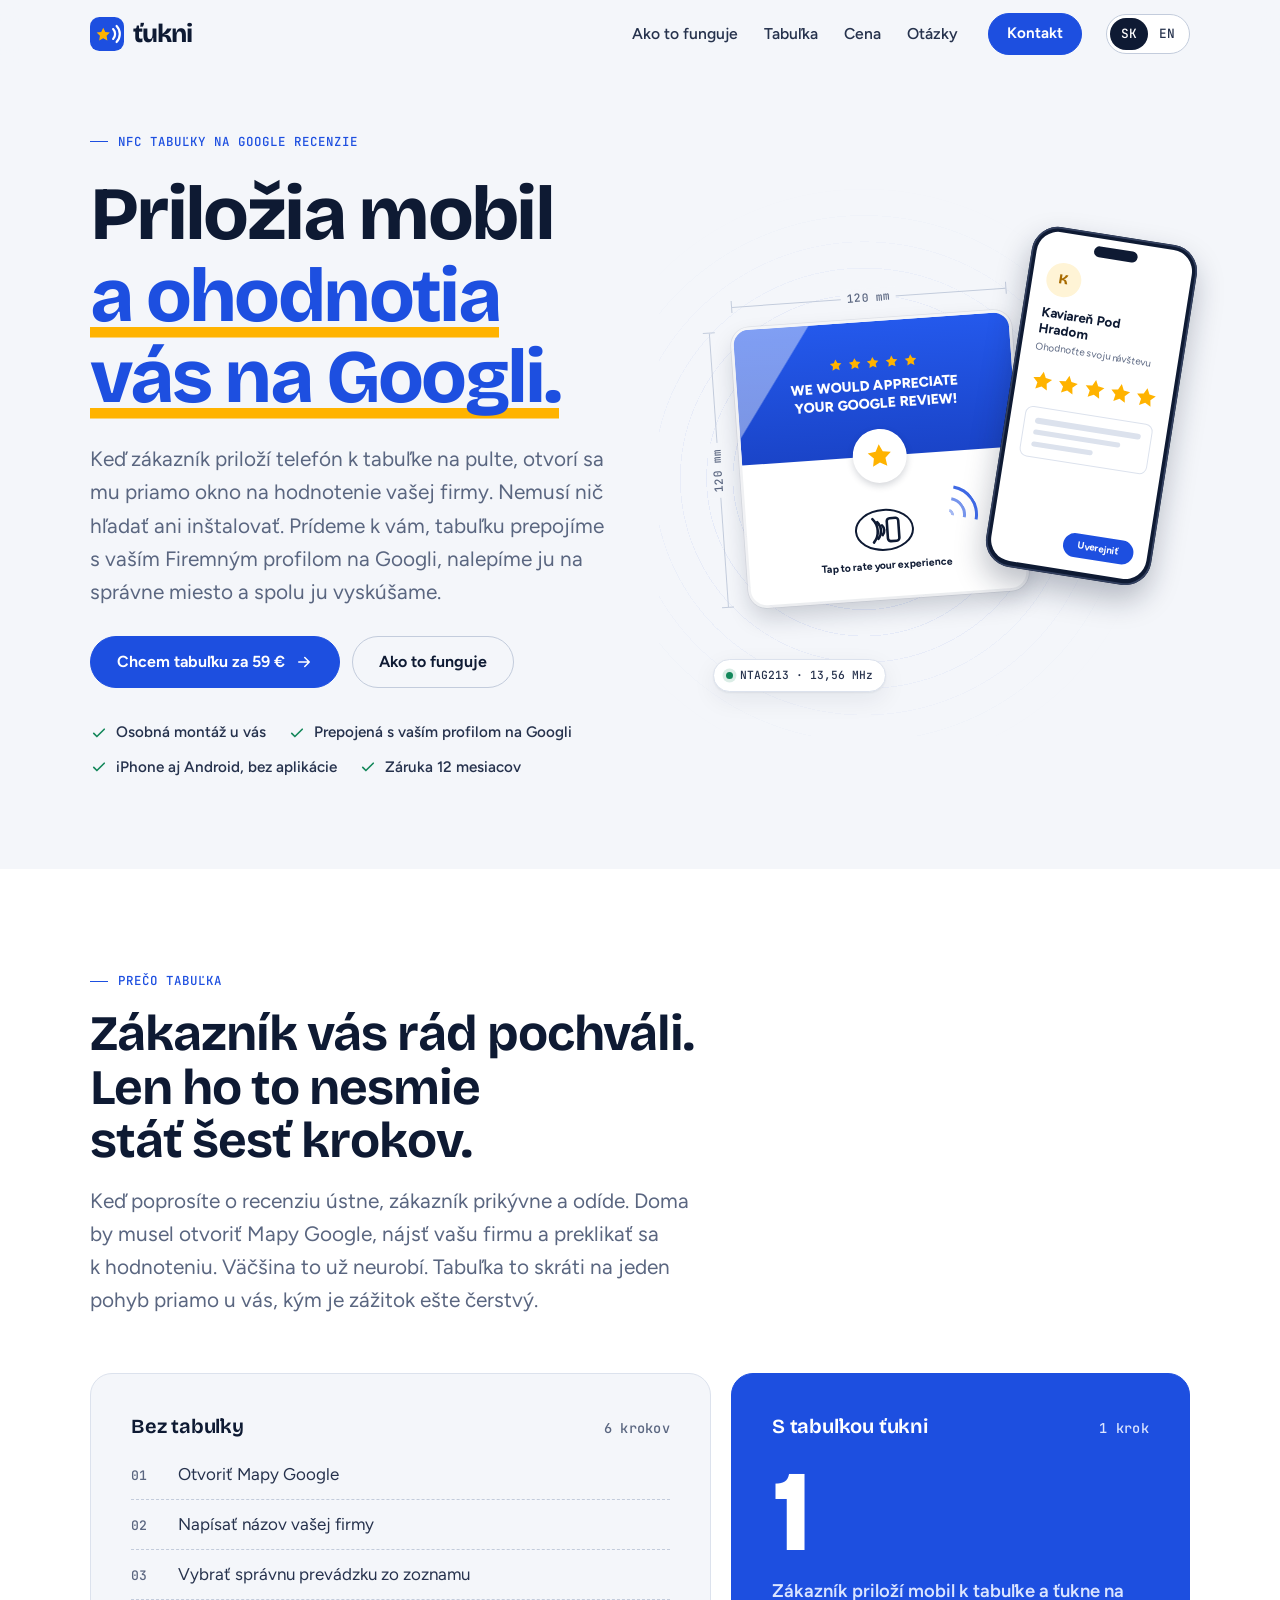
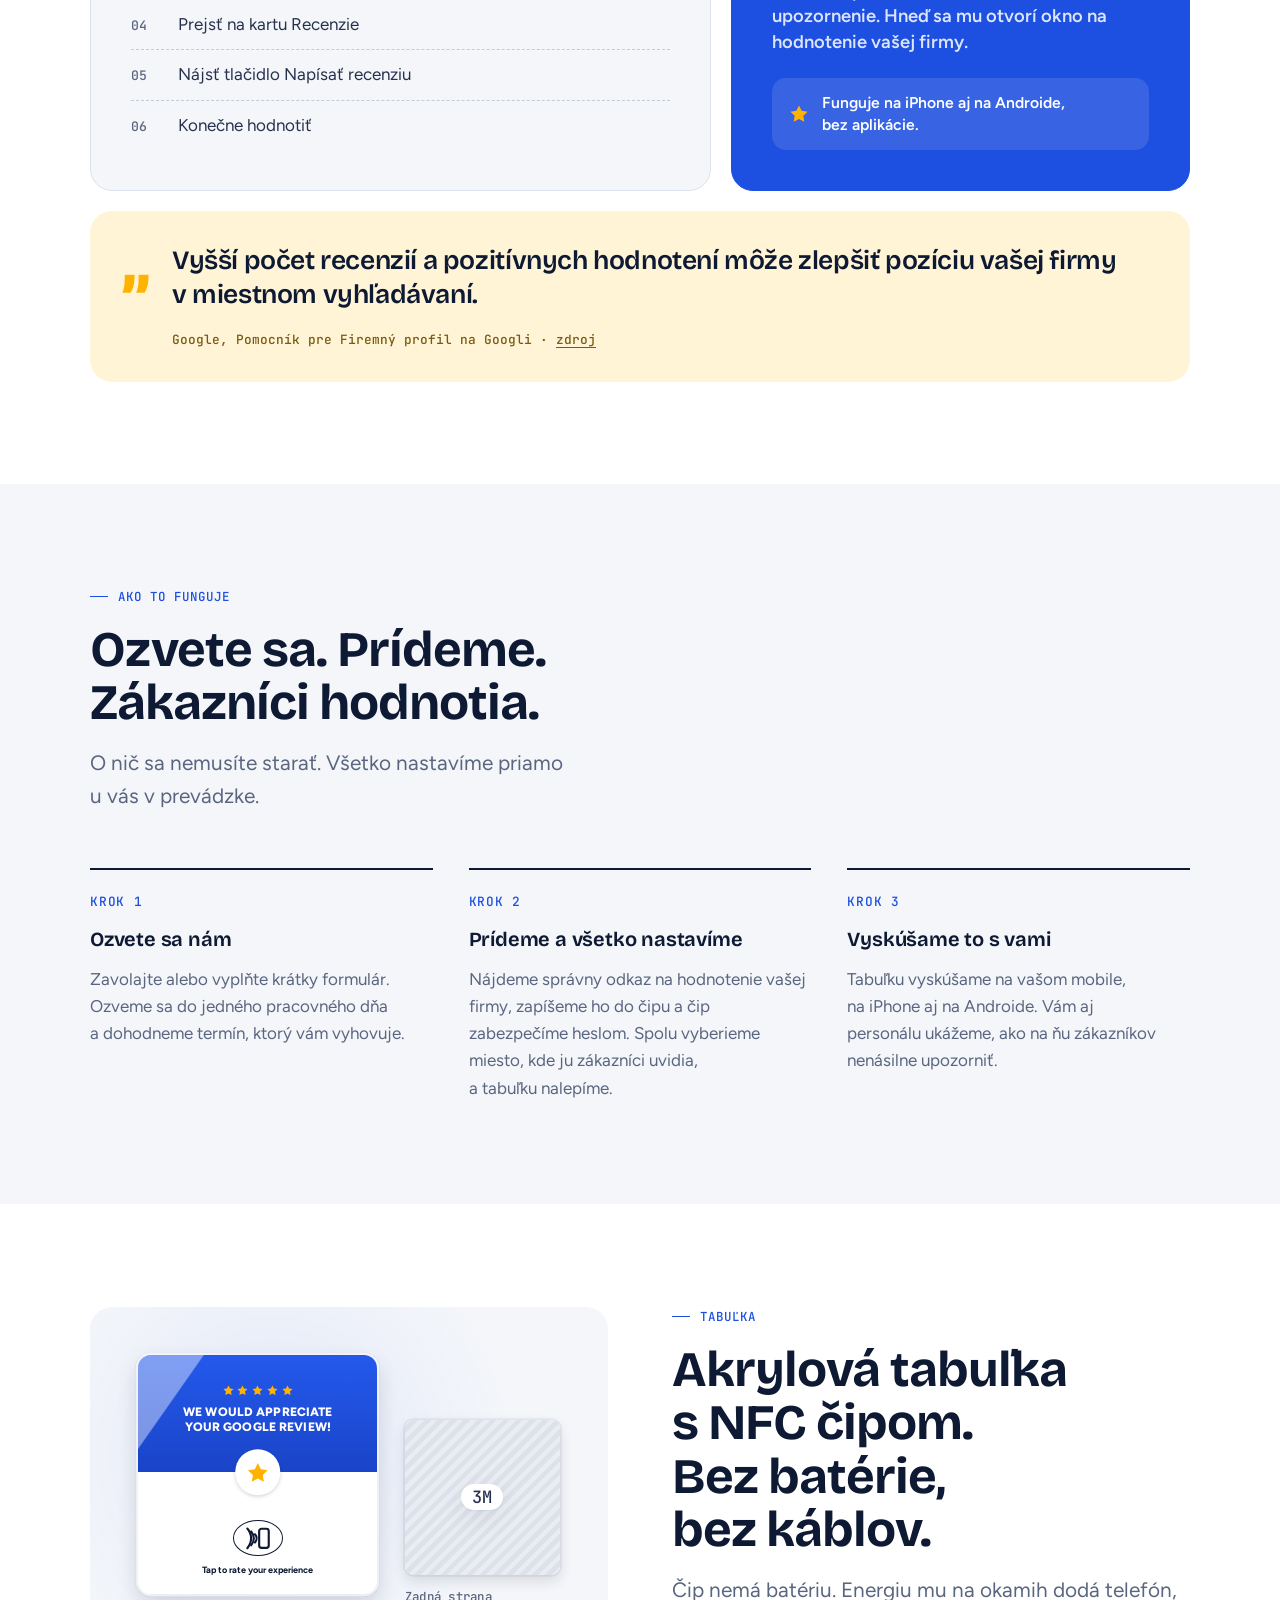
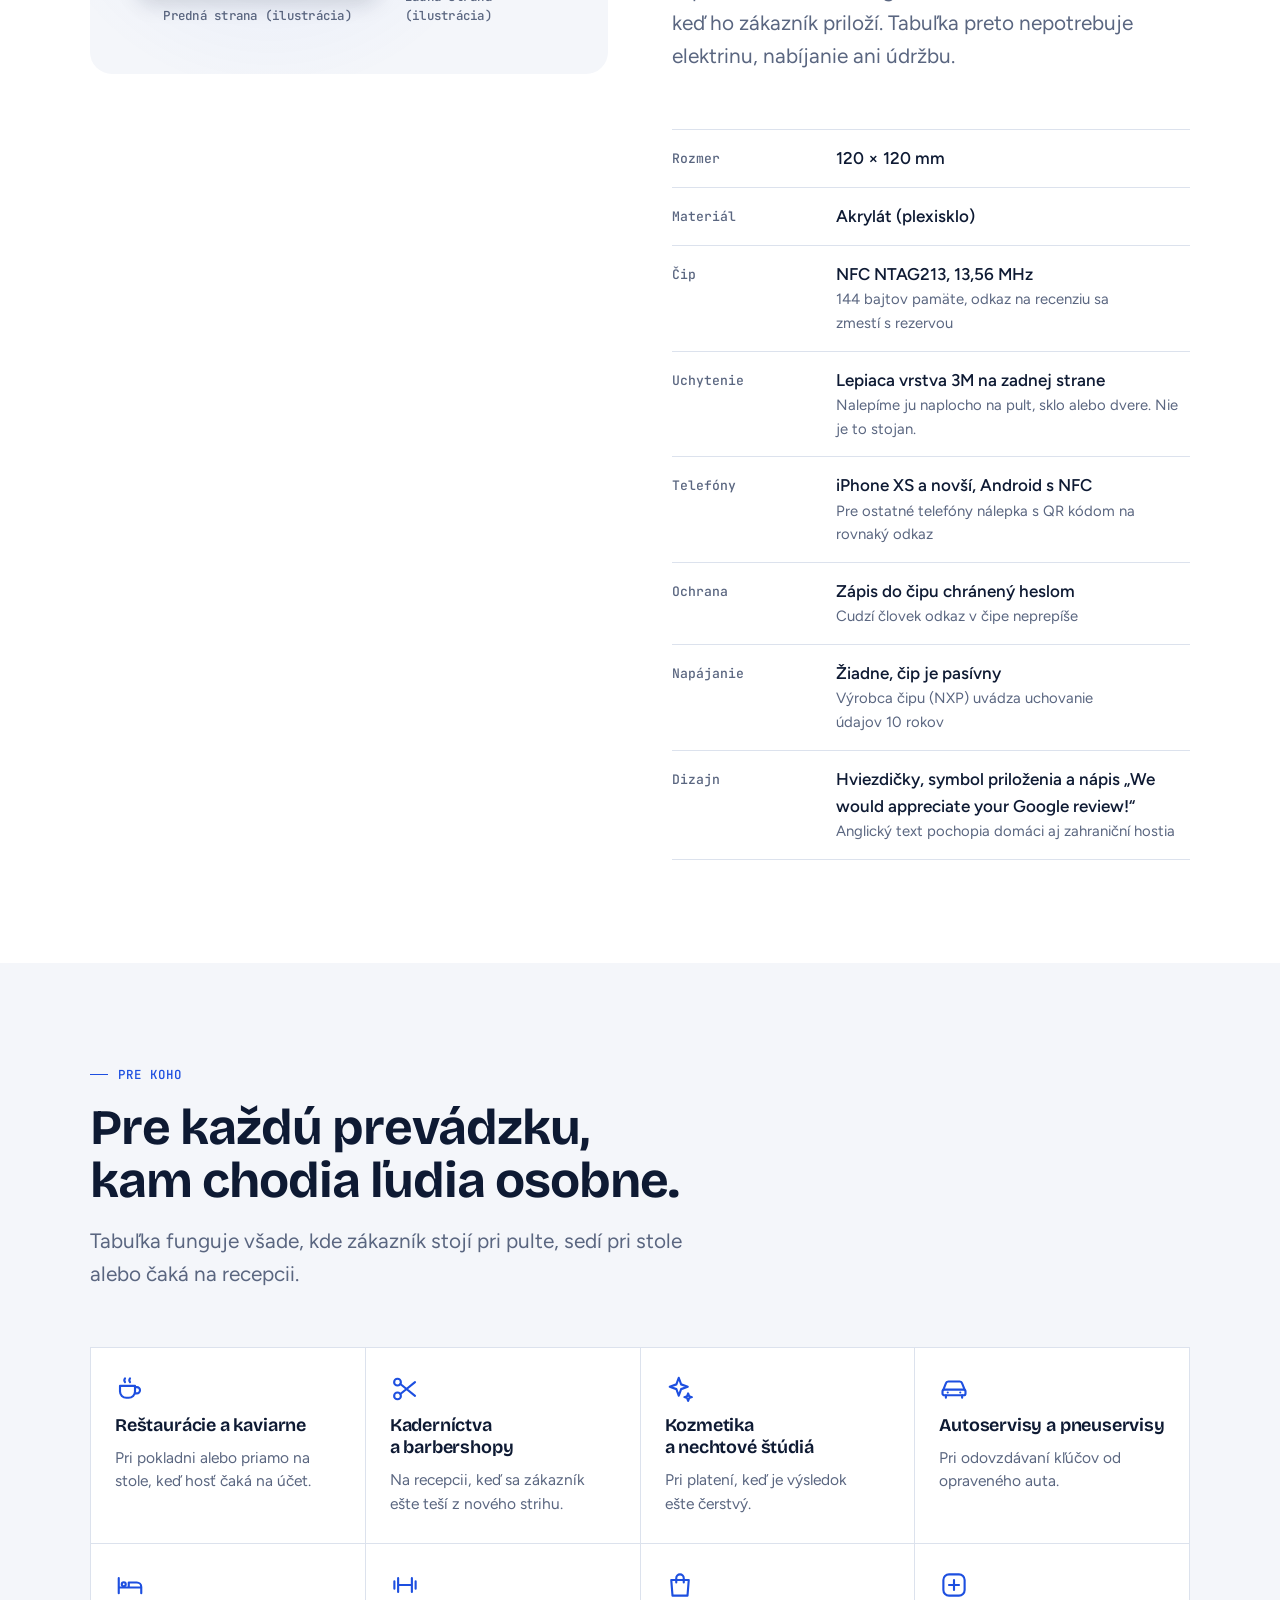
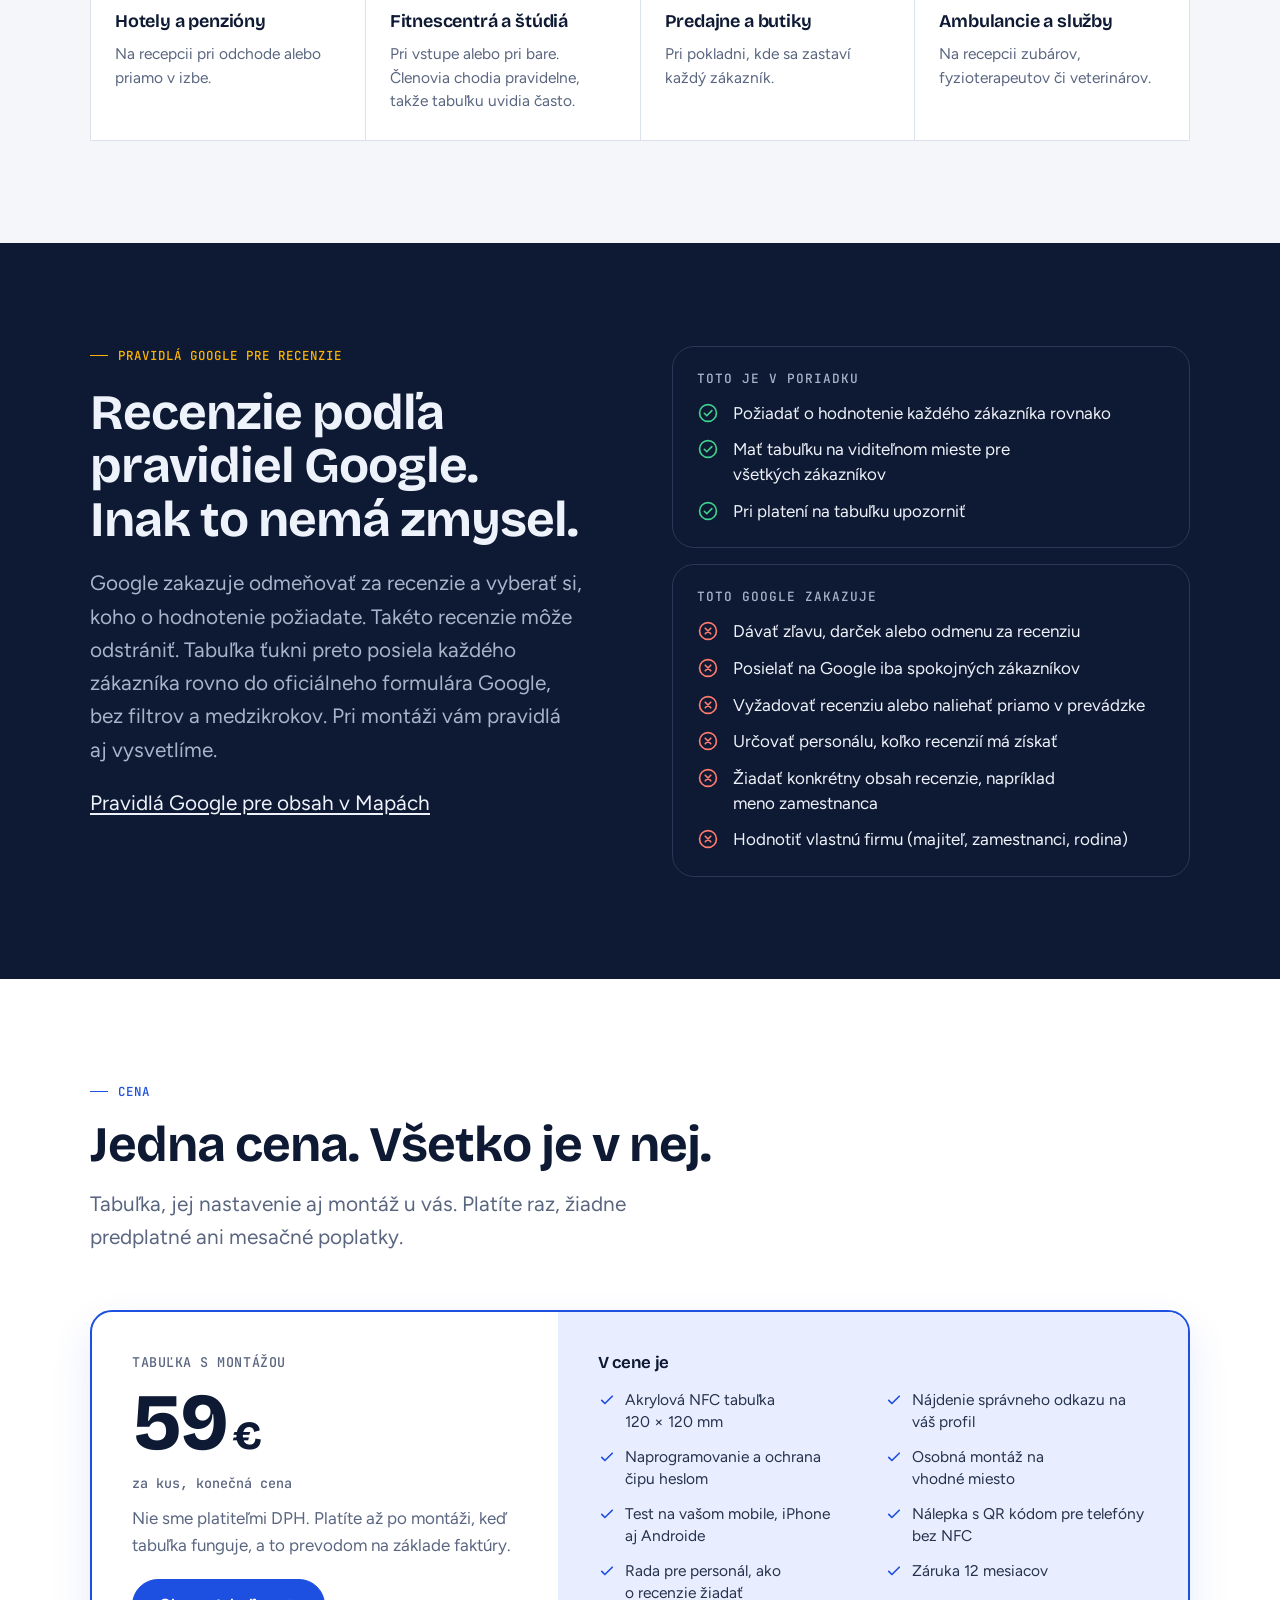
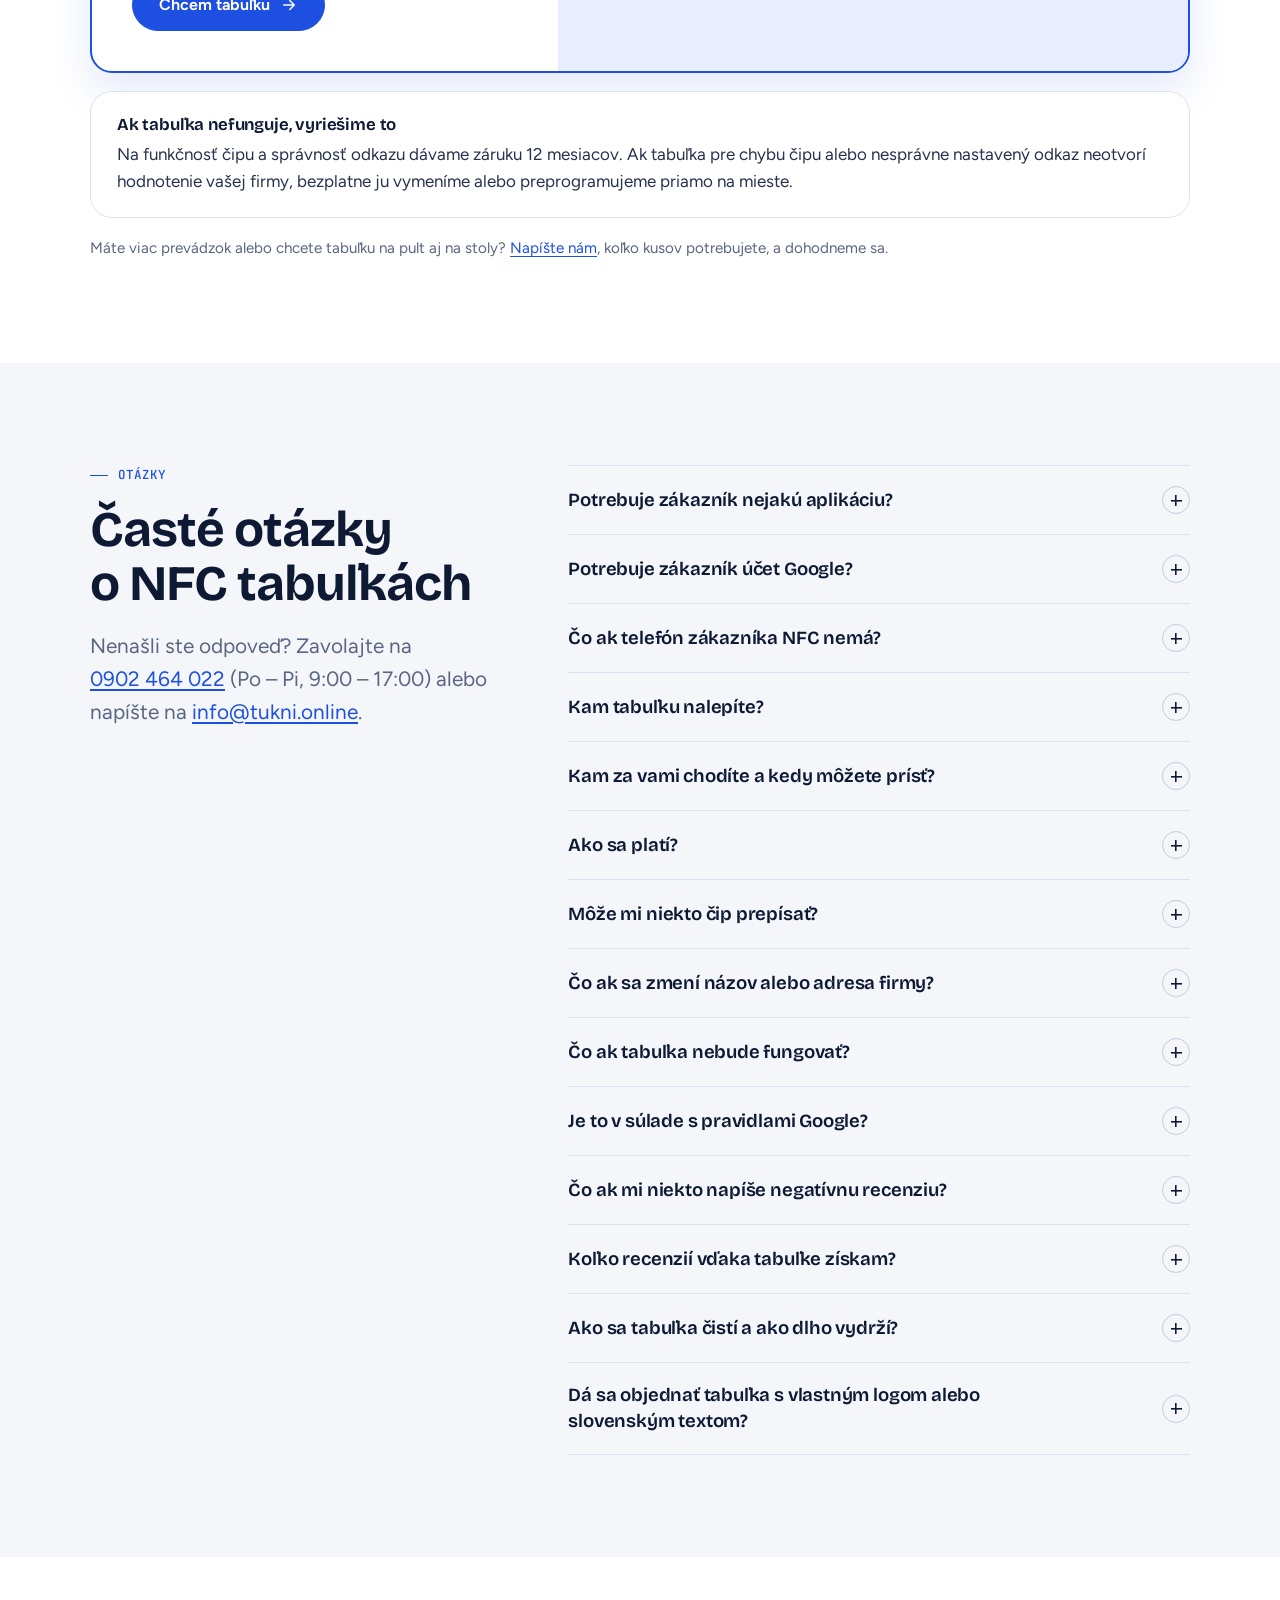
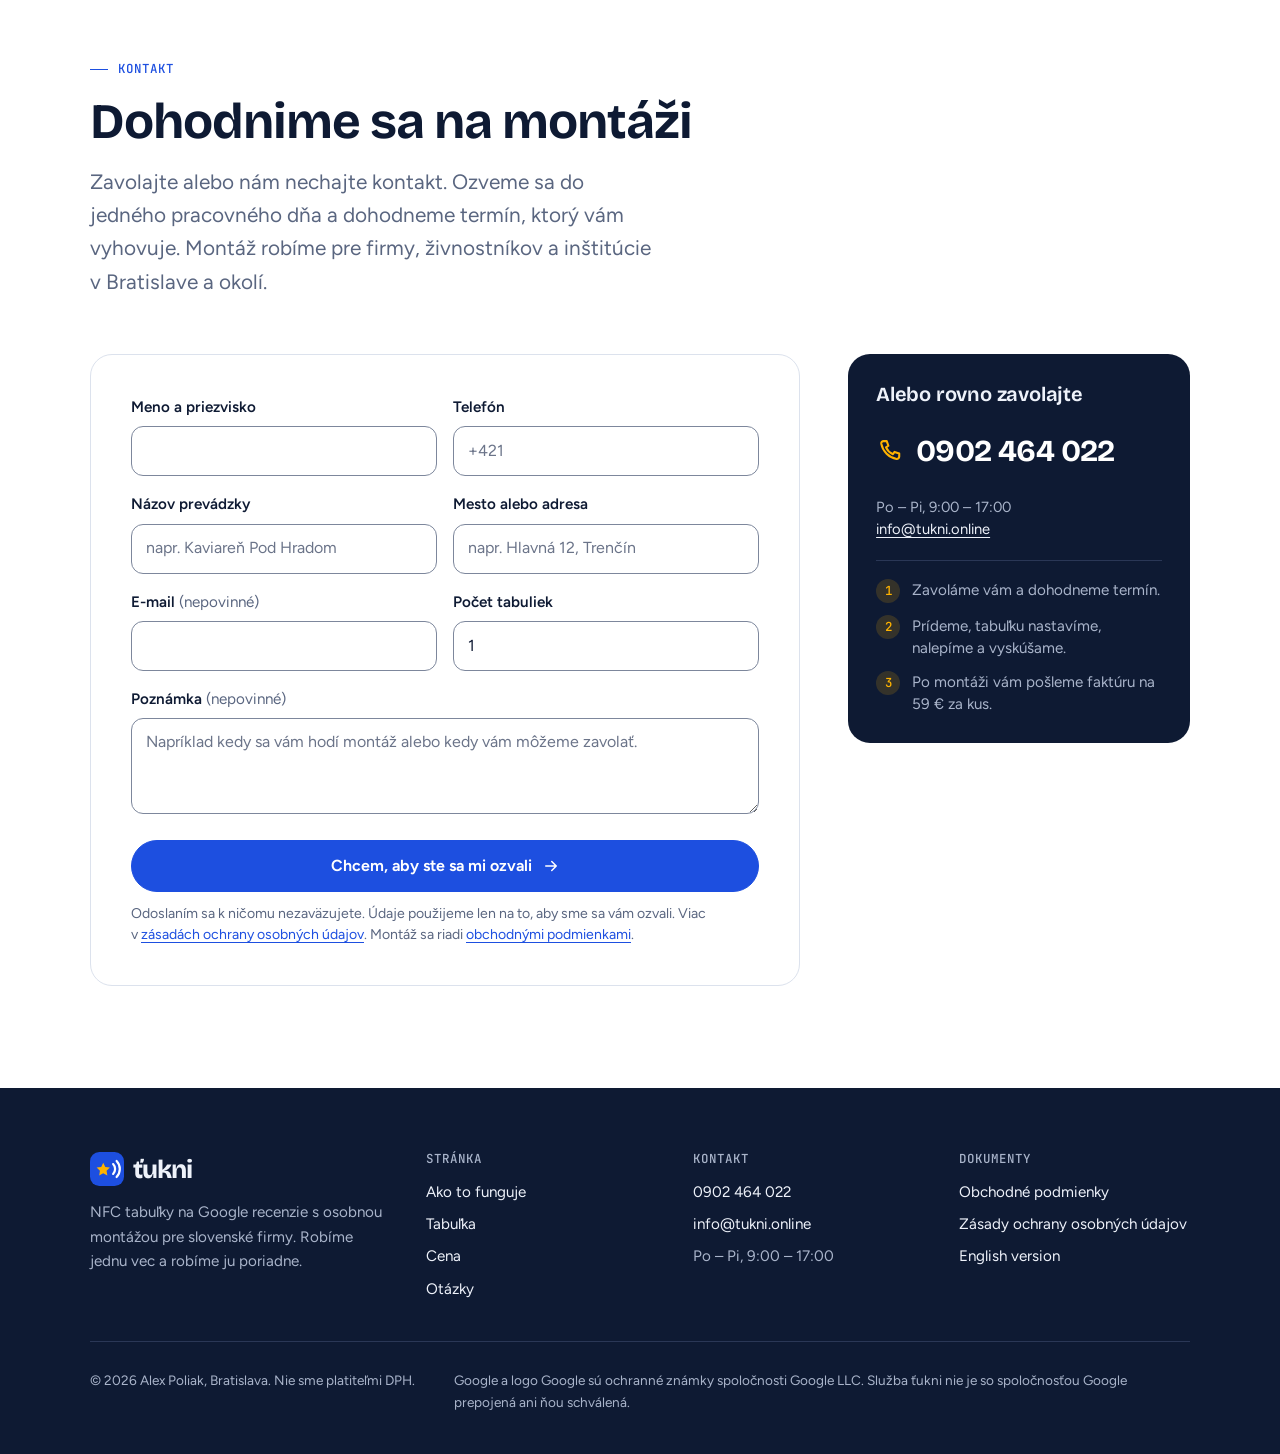
==== commit 359e3d4b: "Kontakt info@tukni.online namiesto apoliak@apoliak.online" ====
--- a/index.html
+++ b/index.html
@@ -47,7 +47,7 @@
         "url": "https://apoliak7777.github.io/Review-QR-Cards/",
         "logo": "https://apoliak7777.github.io/Review-QR-Cards/assets/img/logo-512.png",
         "image": "https://apoliak7777.github.io/Review-QR-Cards/assets/img/og-image.png",
-        "email": "apoliak@apoliak.online",
+        "email": "info@tukni.online",
         "telephone": "+421902464022",
         "priceRange": "59 €",
         "areaServed": { "@type": "City", "name": "Bratislava" }
@@ -404,7 +404,7 @@
         <div class="faq-aside">
           <span class="eyebrow">Otázky</span>
           <h2 id="otazky-title">Časté otázky o&nbsp;NFC tabuľkách</h2>
-          <p>Nenašli ste odpoveď? Zavolajte na <a href="tel:+421902464022">0902 464 022</a> (Po – Pi, 9:00 – 17:00) alebo napíšte na <a href="mailto:apoliak@apoliak.online">apoliak@apoliak.online</a>.</p>
+          <p>Nenašli ste odpoveď? Zavolajte na <a href="tel:+421902464022">0902 464 022</a> (Po – Pi, 9:00 – 17:00) alebo napíšte na <a href="mailto:info@tukni.online">info@tukni.online</a>.</p>
         </div>
         <div class="faq-list">
           <details class="faq-item">
@@ -484,10 +484,10 @@
               data-email          = adresa, na ktorú sa otvorí e-mail, ak kľúč nie je vyplnený
               Bez JavaScriptu sa formulár skryje a namiesto neho sa zobrazí e-mail a telefón (noscript).
             -->
-            <noscript><p class="form-note">Formulár potrebuje zapnutý JavaScript. Napíšte nám na <a href="mailto:apoliak@apoliak.online">apoliak@apoliak.online</a> alebo zavolajte na <a href="tel:+421902464022">0902 464 022</a>.</p></noscript>
+            <noscript><p class="form-note">Formulár potrebuje zapnutý JavaScript. Napíšte nám na <a href="mailto:info@tukni.online">info@tukni.online</a> alebo zavolajte na <a href="tel:+421902464022">0902 464 022</a>.</p></noscript>
             <form class="order-form" id="order-form" method="post"
                   data-web3forms-key=""
-                  data-email="apoliak@apoliak.online">
+                  data-email="info@tukni.online">
 
               <div class="field-grid">
                 <div class="field">
@@ -543,8 +543,8 @@
               <h3 id="success-title">Ďakujeme, ozveme sa vám.</h3>
               <p id="success-text">Zavoláme vám do jedného pracovného dňa a&nbsp;dohodneme termín montáže.</p>
               <div class="copy-line" id="success-fallback" hidden>
-                <span>Adresa: <strong id="fallback-email">apoliak@apoliak.online</strong></span>
-                <a class="btn btn--ghost btn--small" id="fallback-link" href="mailto:apoliak@apoliak.online">Otvoriť e-mail znova</a>
+                <span>Adresa: <strong id="fallback-email">info@tukni.online</strong></span>
+                <a class="btn btn--ghost btn--small" id="fallback-link" href="mailto:info@tukni.online">Otvoriť e-mail znova</a>
                 <label class="visually-hidden" for="order-text">Text správy</label>
                 <textarea id="order-text" rows="8" readonly></textarea>
                 <button class="btn btn--ghost btn--small" type="button" id="copy-order">Kopírovať text</button>
@@ -557,7 +557,7 @@
           <aside class="order-summary" aria-labelledby="summary-title">
             <h3 id="summary-title">Alebo rovno zavolajte</h3>
             <a class="contact-phone" href="tel:+421902464022"><svg aria-hidden="true"><use href="#i-phone"/></svg>0902 464 022</a>
-            <p class="summary-contact">Po – Pi, 9:00 – 17:00<br><a href="mailto:apoliak@apoliak.online">apoliak@apoliak.online</a></p>
+            <p class="summary-contact">Po – Pi, 9:00 – 17:00<br><a href="mailto:info@tukni.online">info@tukni.online</a></p>
             <ol class="next-steps">
               <li>Zavoláme vám a&nbsp;dohodneme termín.</li>
               <li>Prídeme, tabuľku nastavíme, nalepíme a&nbsp;vyskúšame.</li>
@@ -593,7 +593,7 @@
           <h2>Kontakt</h2>
           <ul>
             <li><a href="tel:+421902464022">0902 464 022</a></li>
-            <li><a href="mailto:apoliak@apoliak.online">apoliak@apoliak.online</a></li>
+            <li><a href="mailto:info@tukni.online">info@tukni.online</a></li>
             <li>Po – Pi, 9:00 – 17:00</li>
           </ul>
         </div>
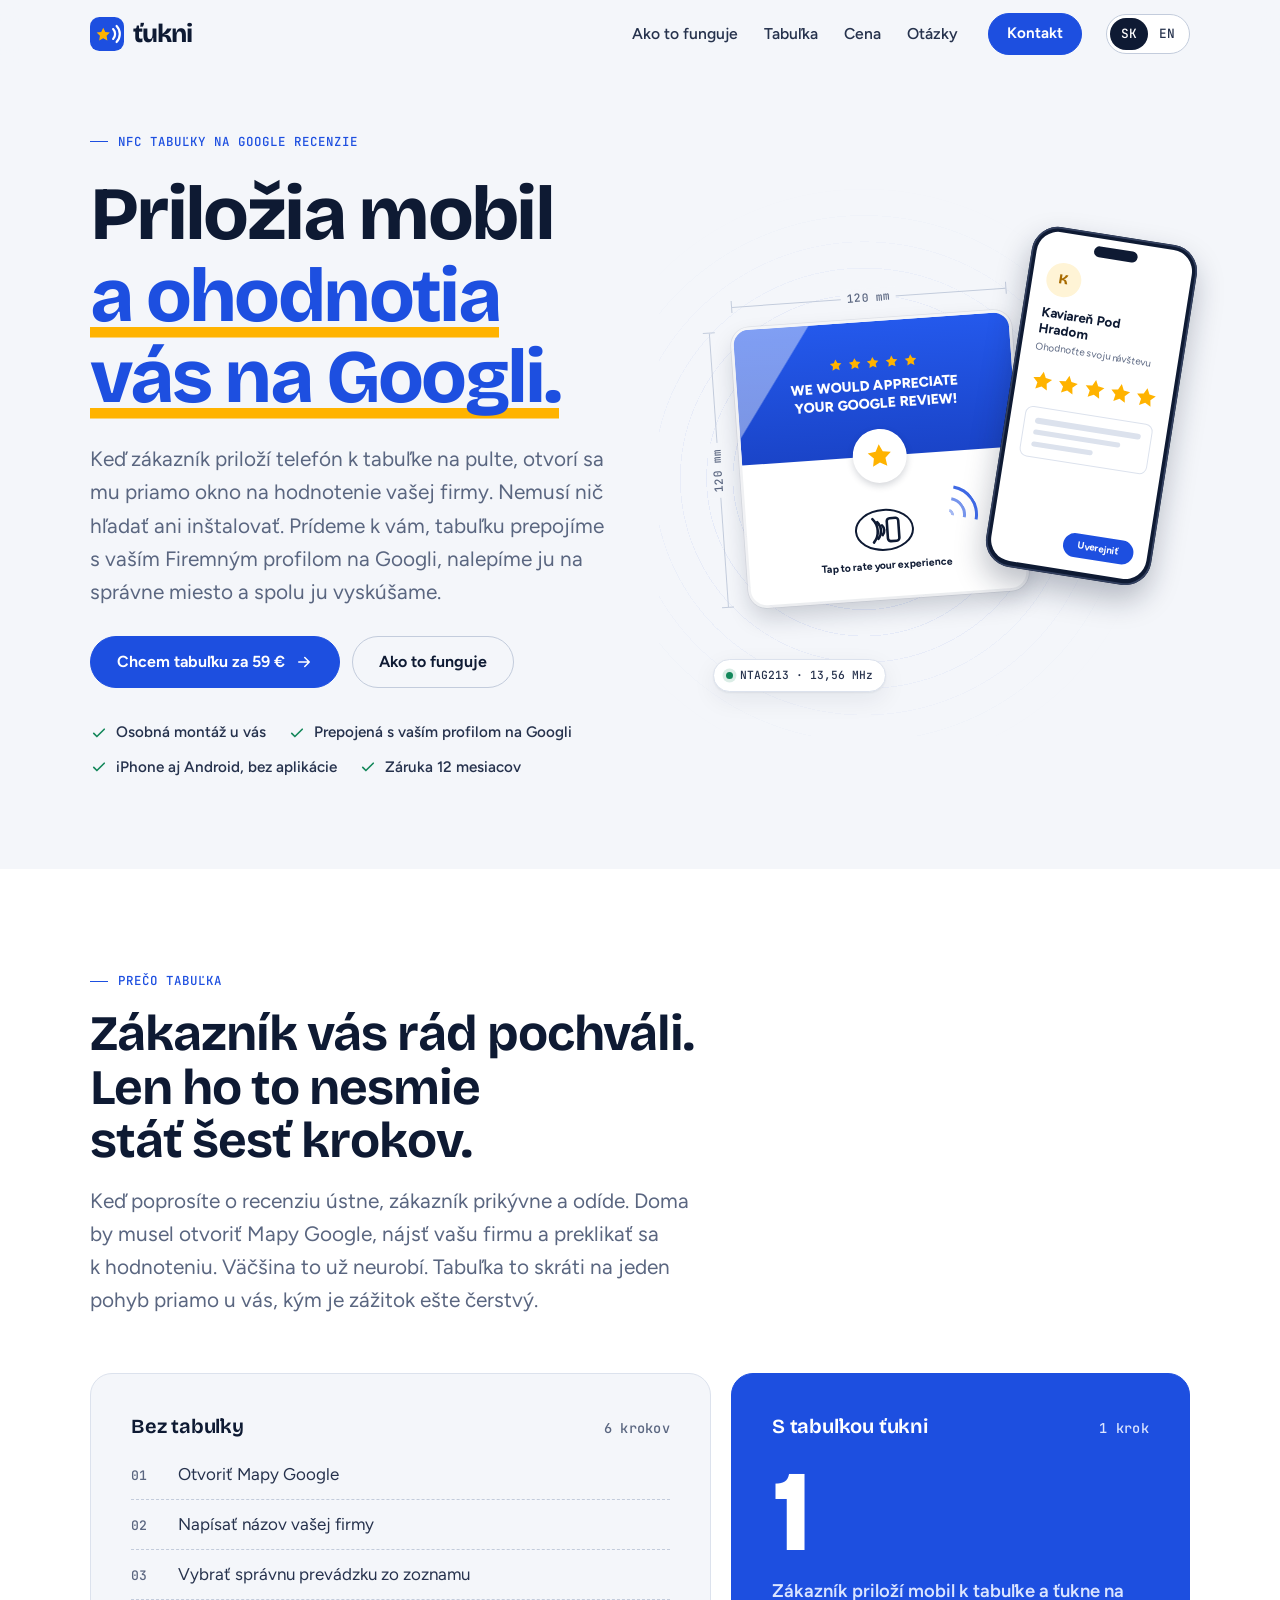
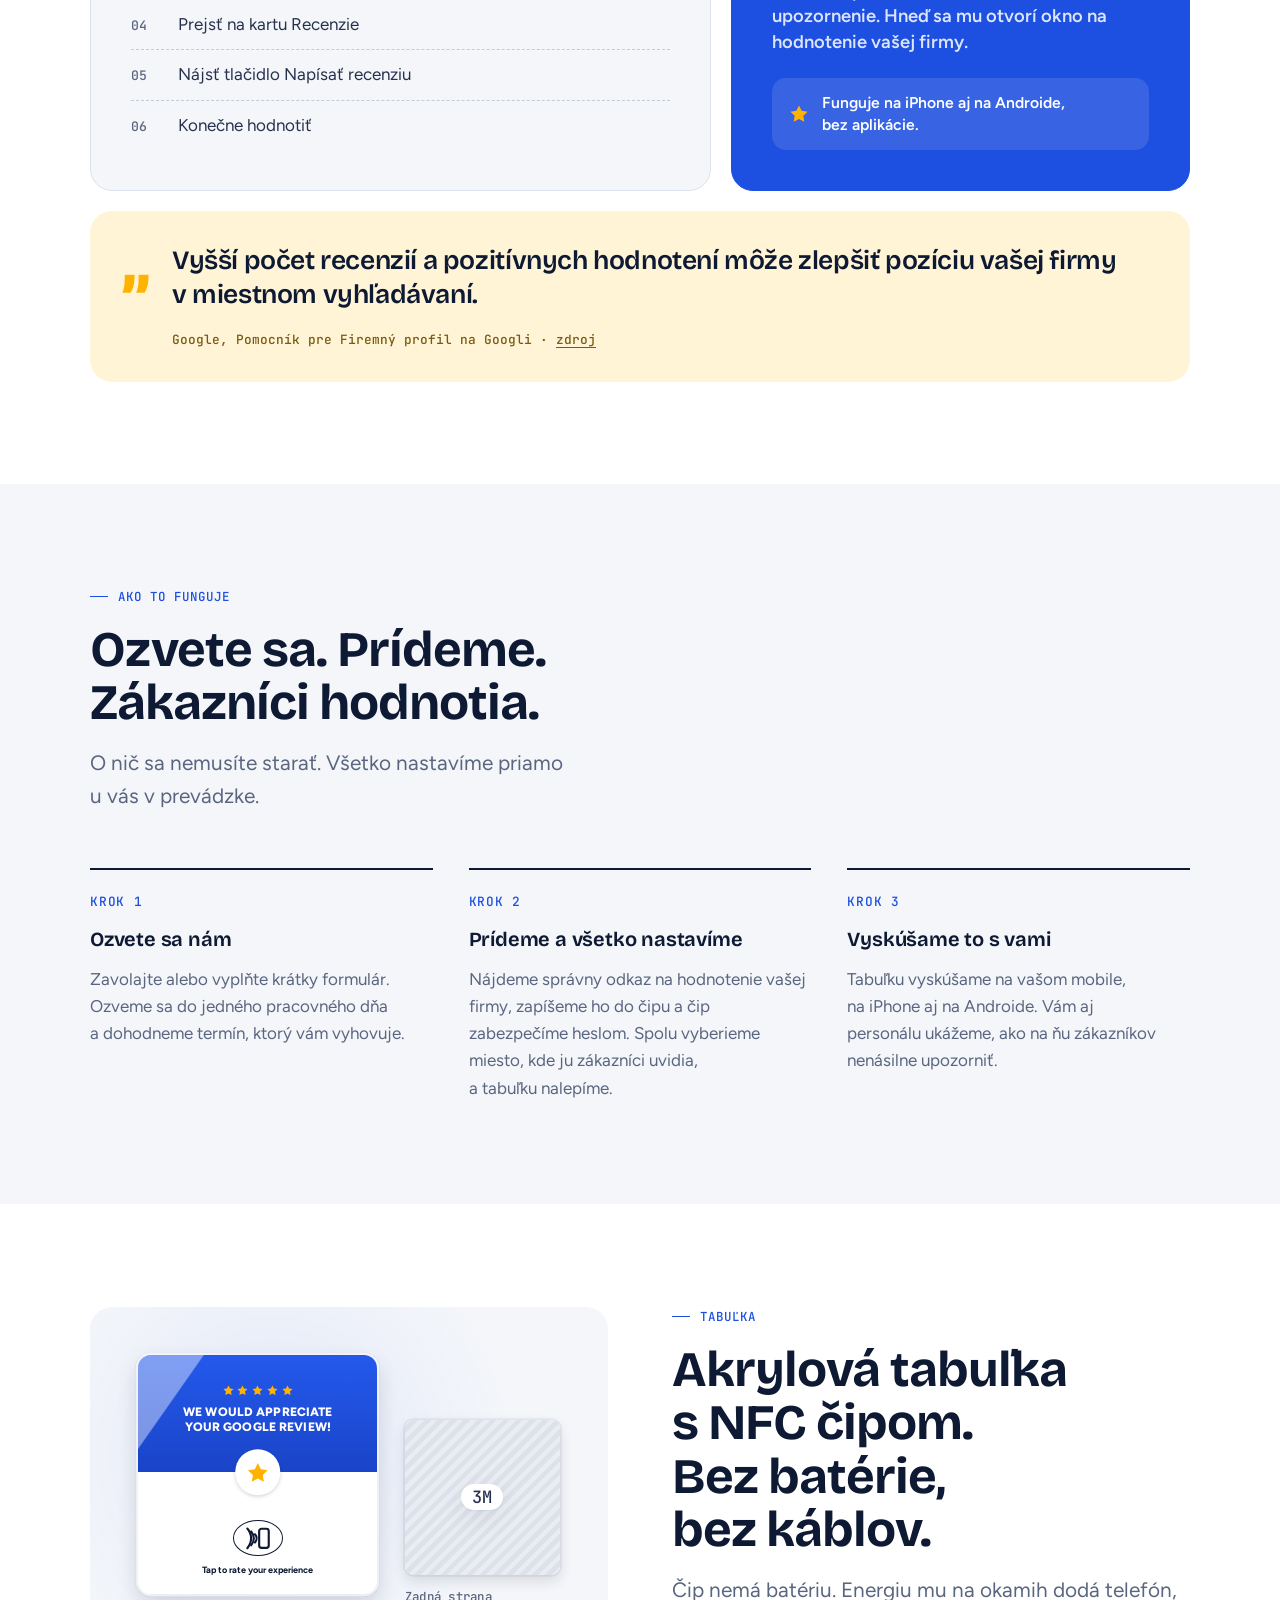
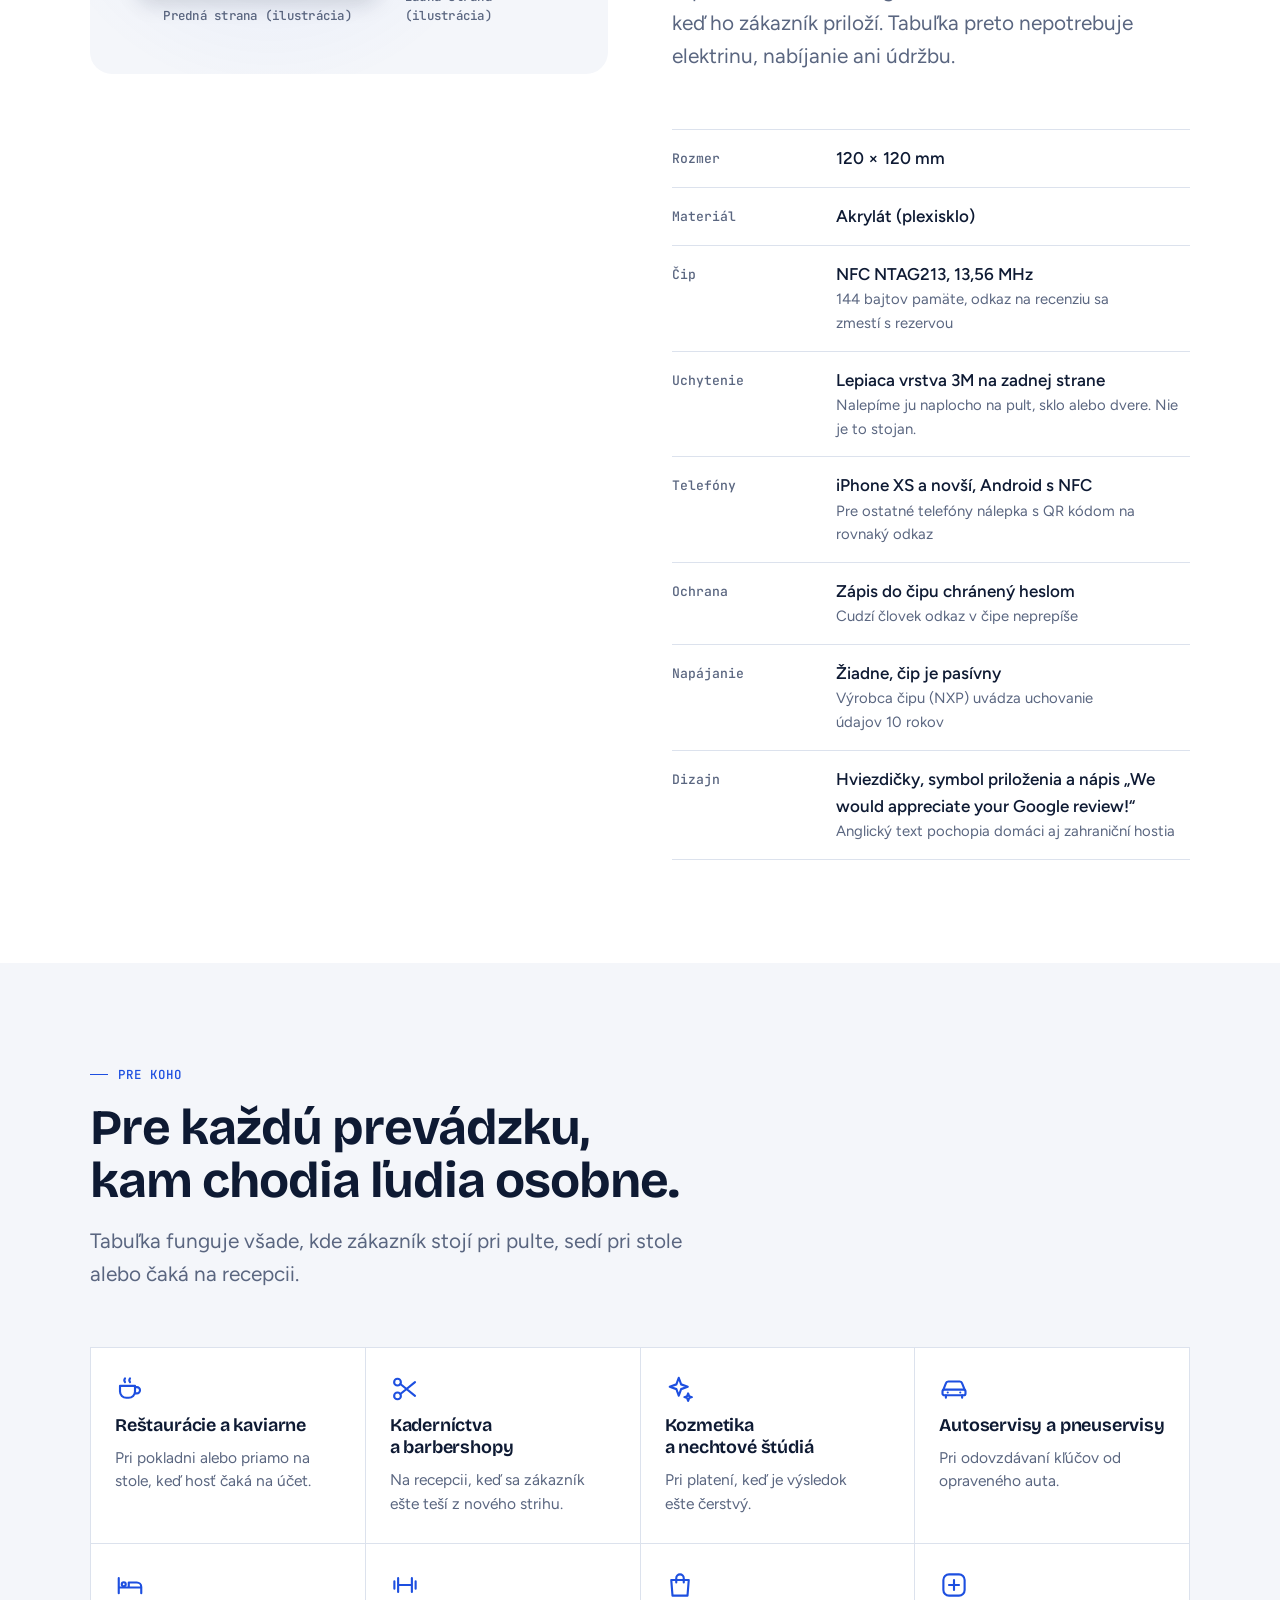
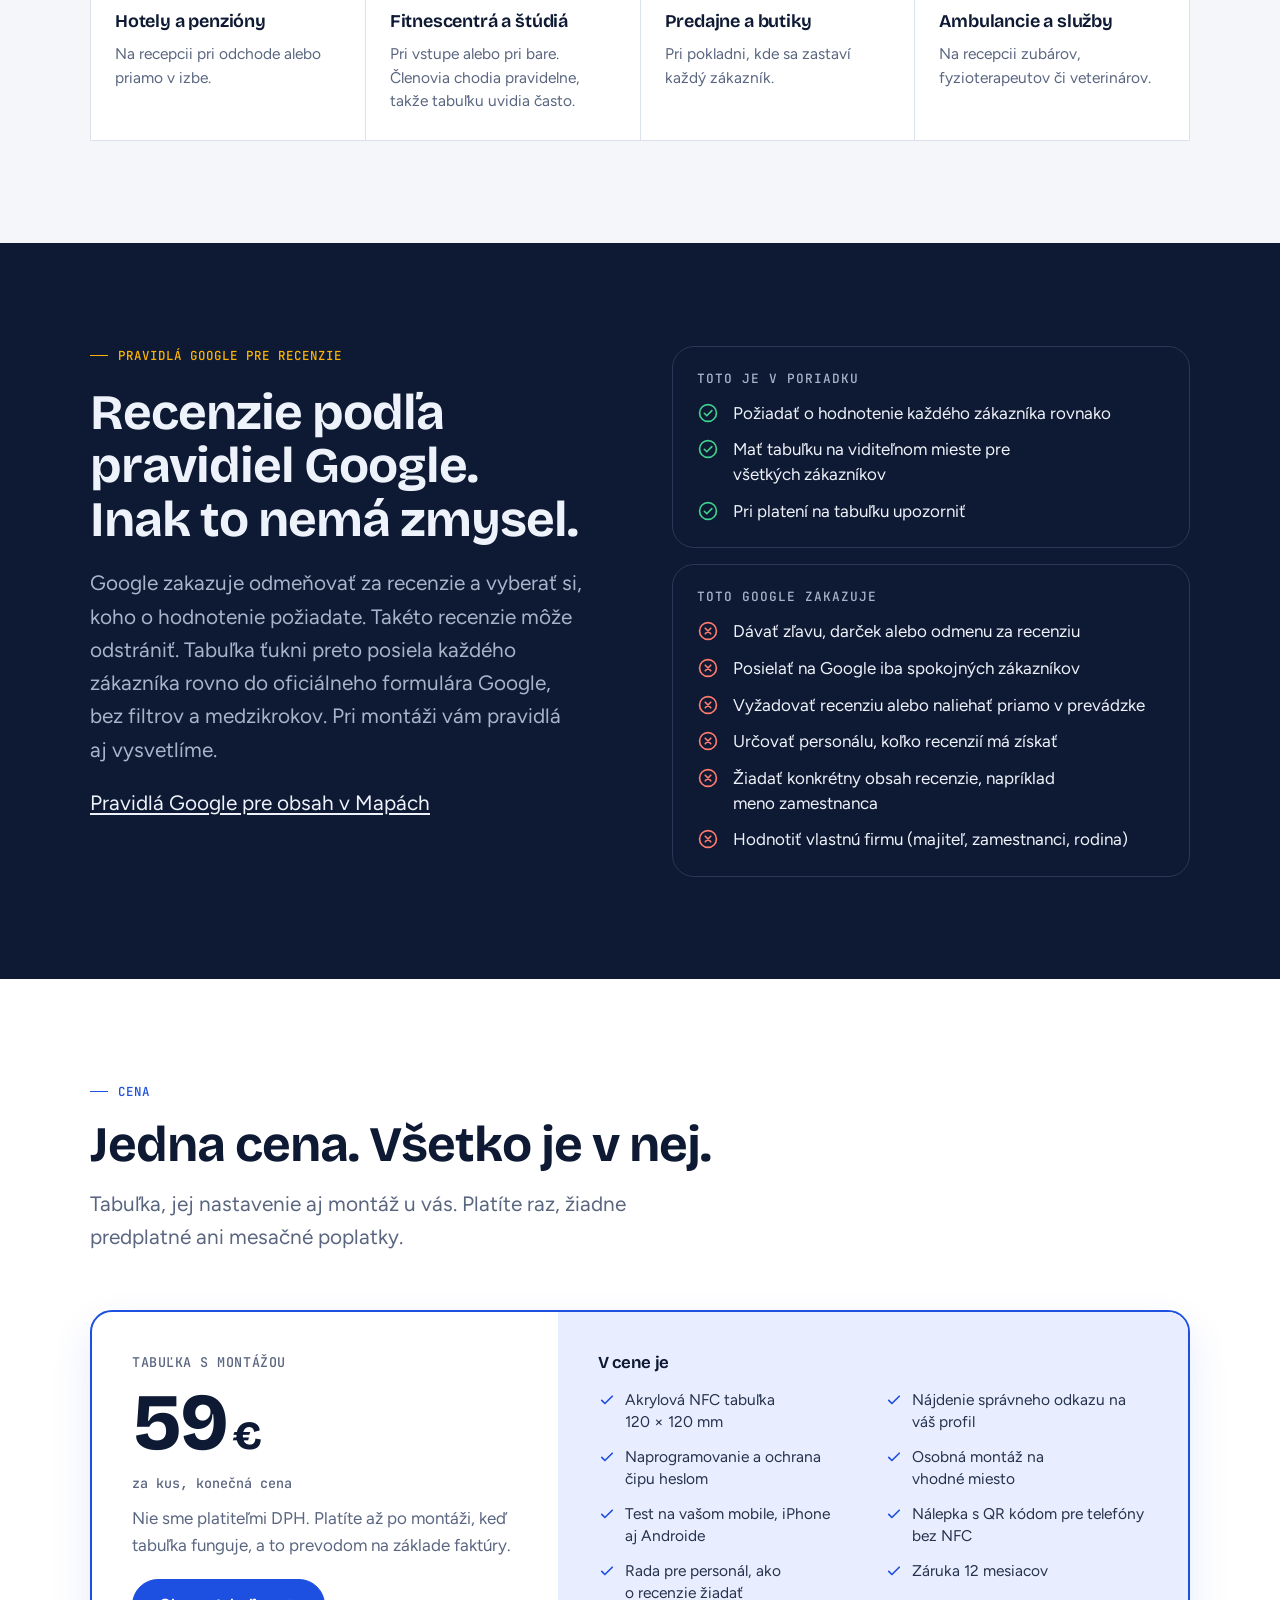
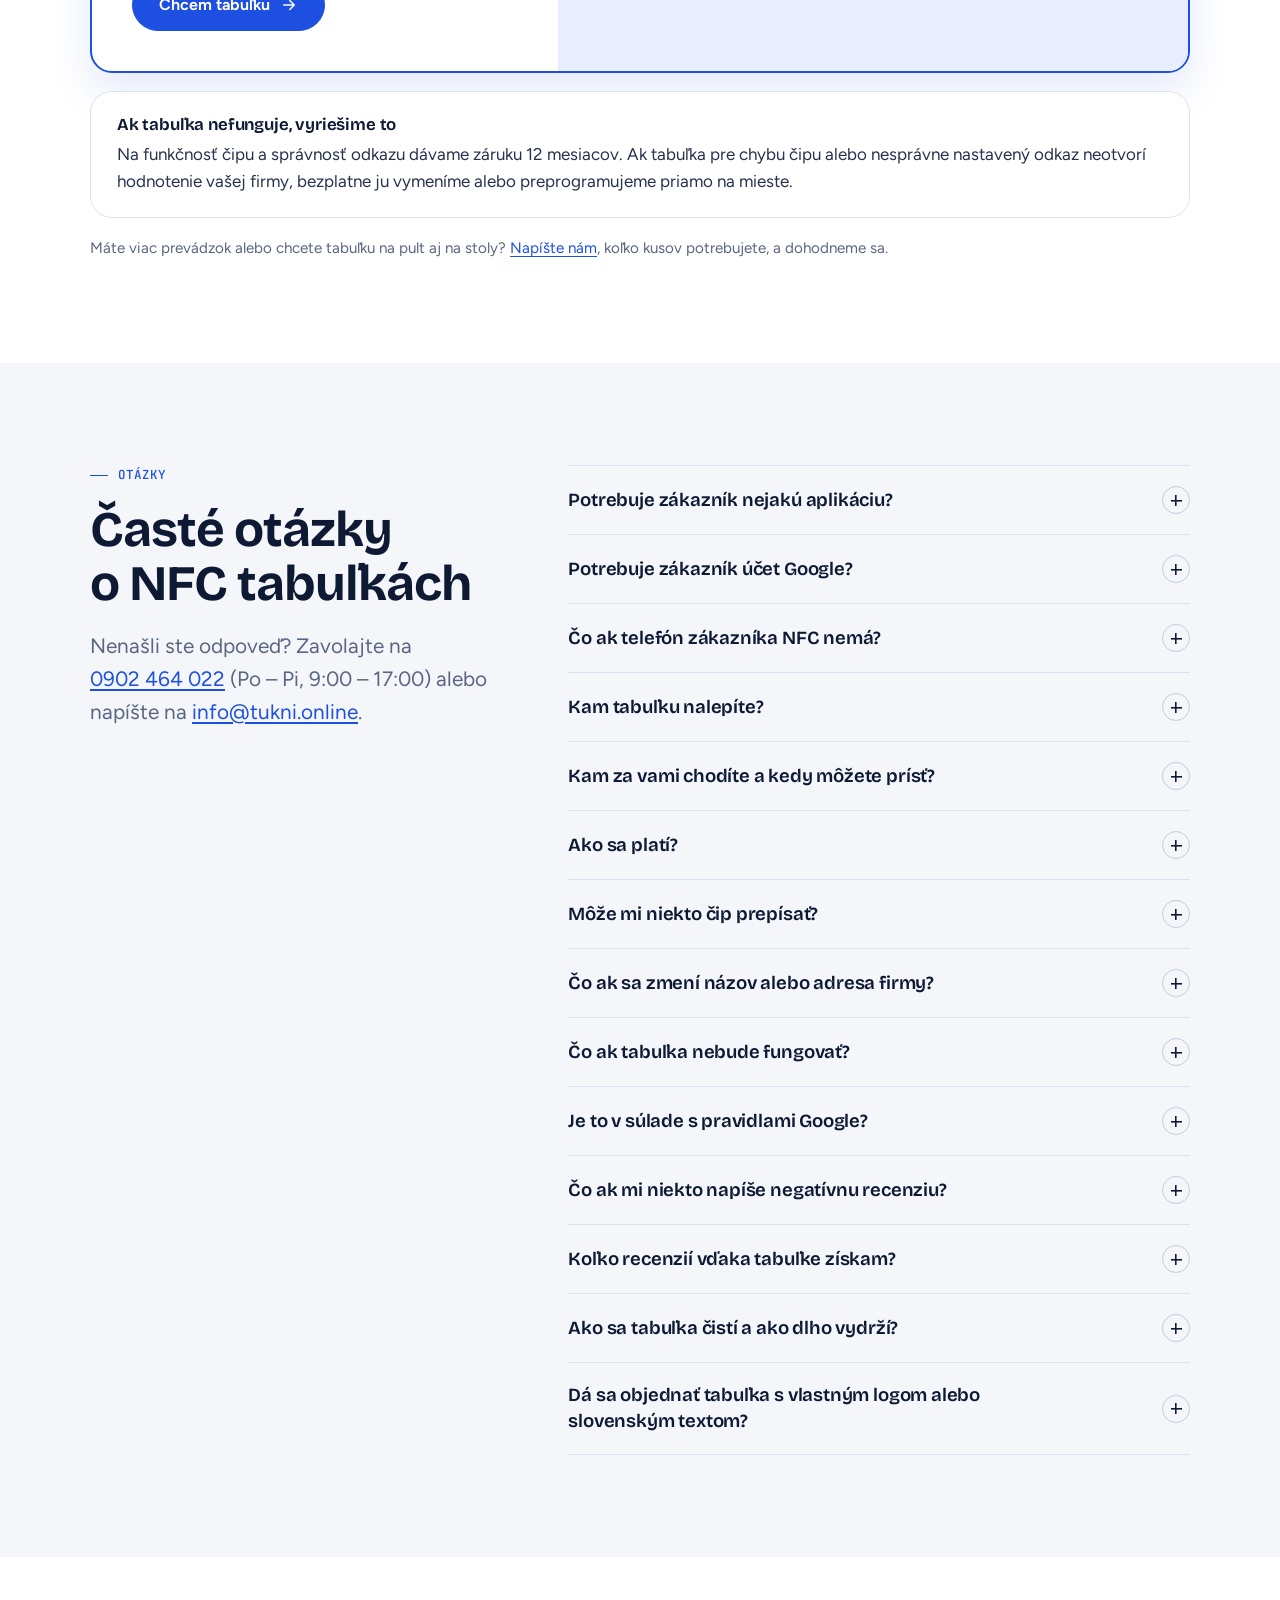
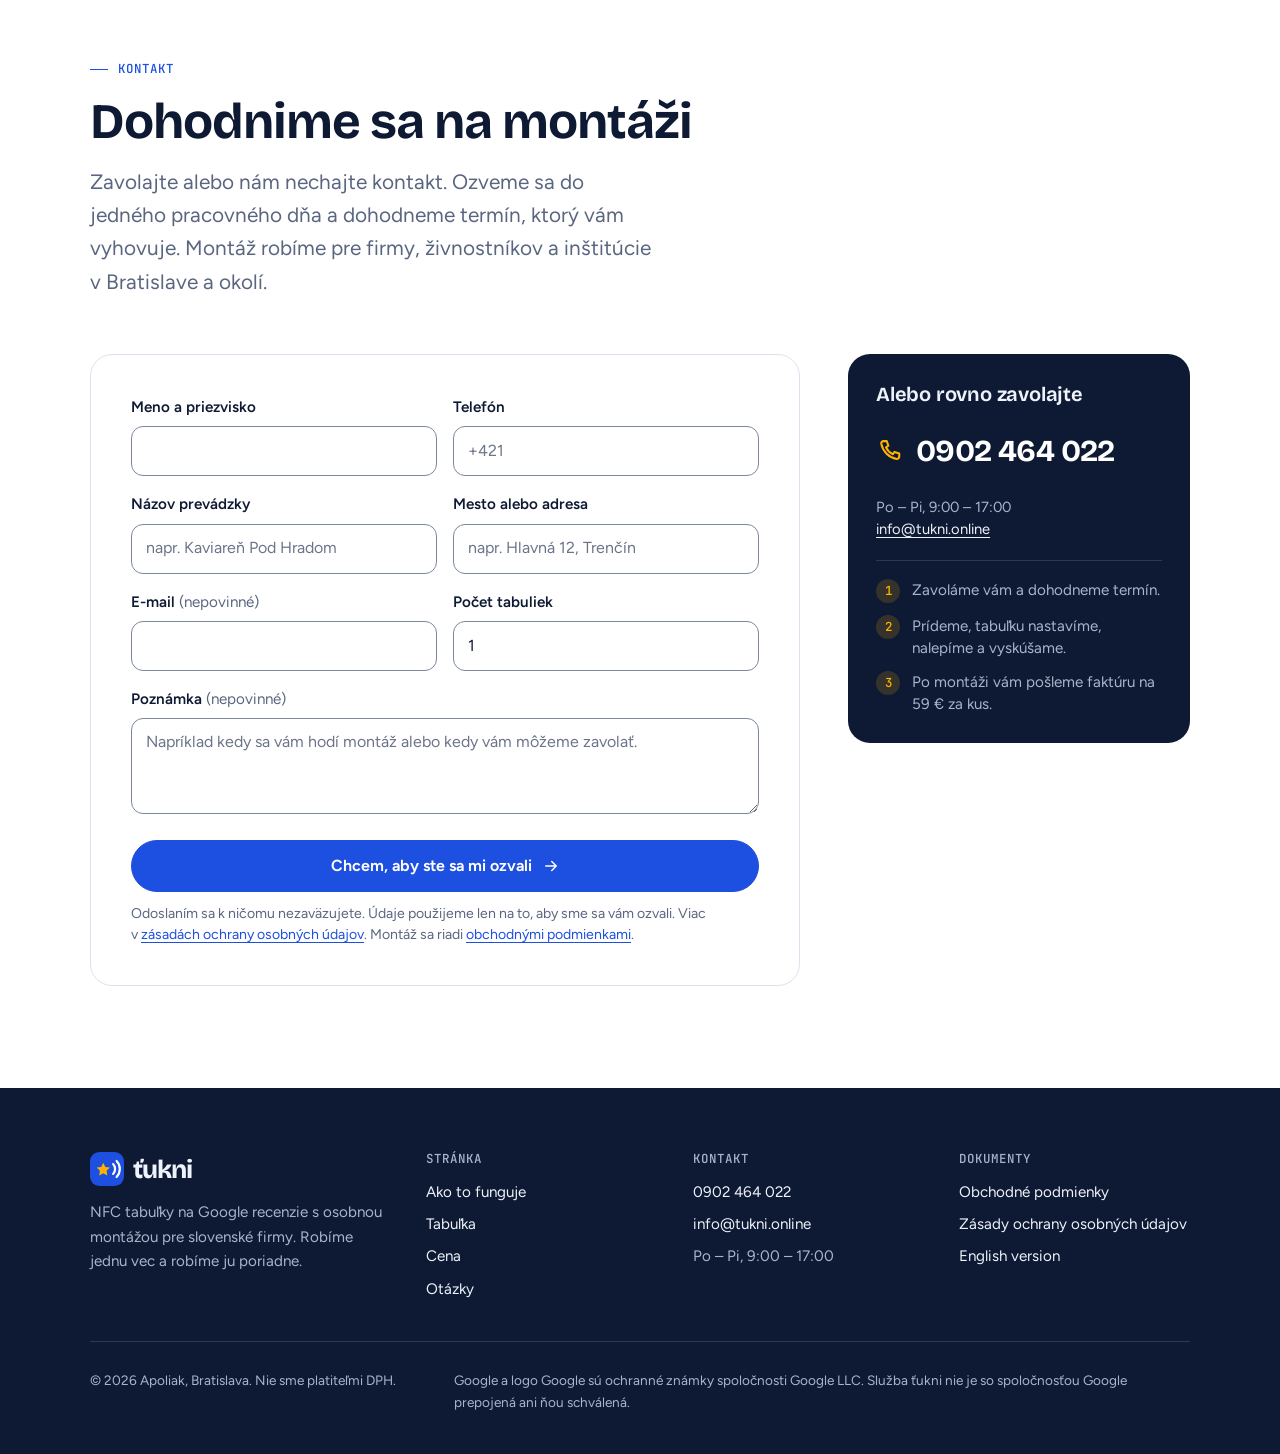
==== commit a4f95807: "Značka Apoliak namiesto mena" ====
--- a/index.html
+++ b/index.html
@@ -607,7 +607,7 @@
         </div>
       </div>
       <div class="footer-legal">
-        <p>© <span data-year>2026</span> Alex Poliak, Bratislava. Nie sme platiteľmi DPH.</p>
+        <p>© <span data-year>2026</span> Apoliak, Bratislava. Nie sme platiteľmi DPH.</p>
         <p>Google a&nbsp;logo Google sú ochranné známky spoločnosti Google LLC. Služba ťukni nie je so spoločnosťou Google prepojená ani ňou schválená.</p>
       </div>
     </div>
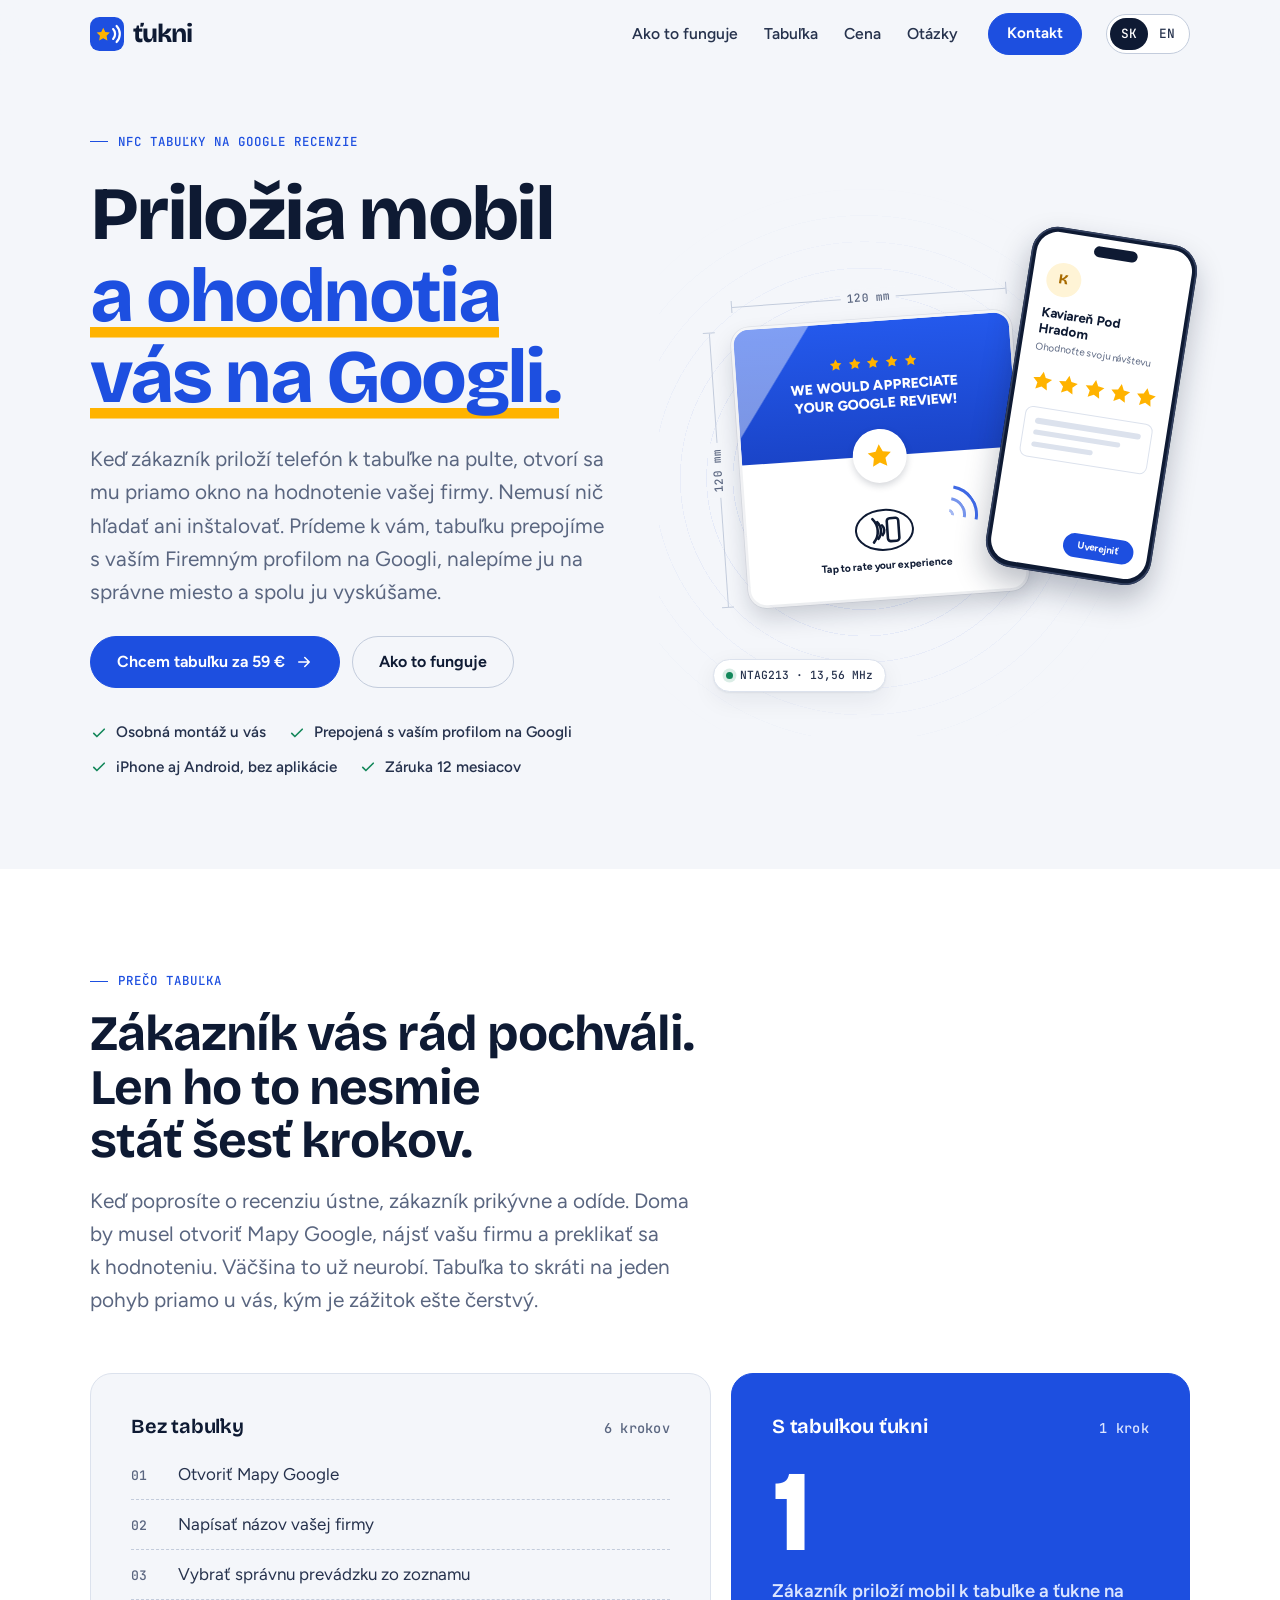
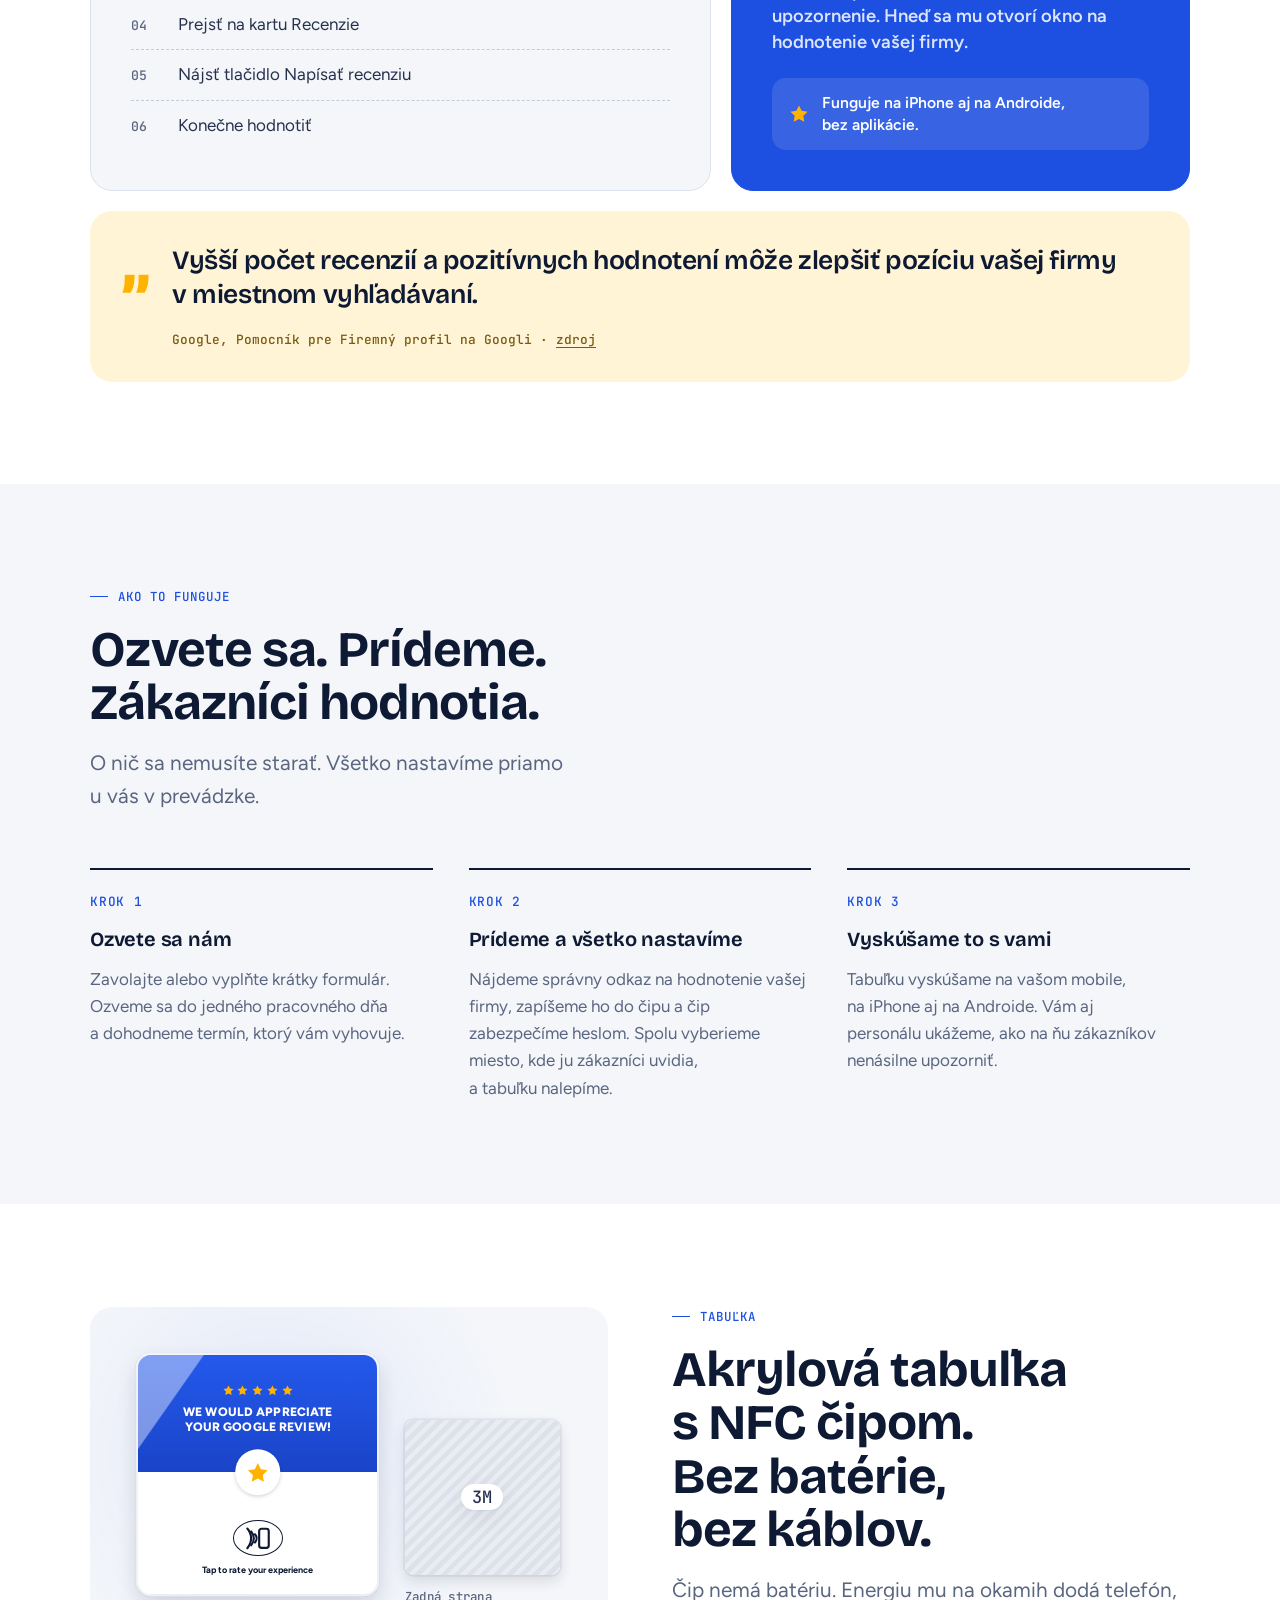
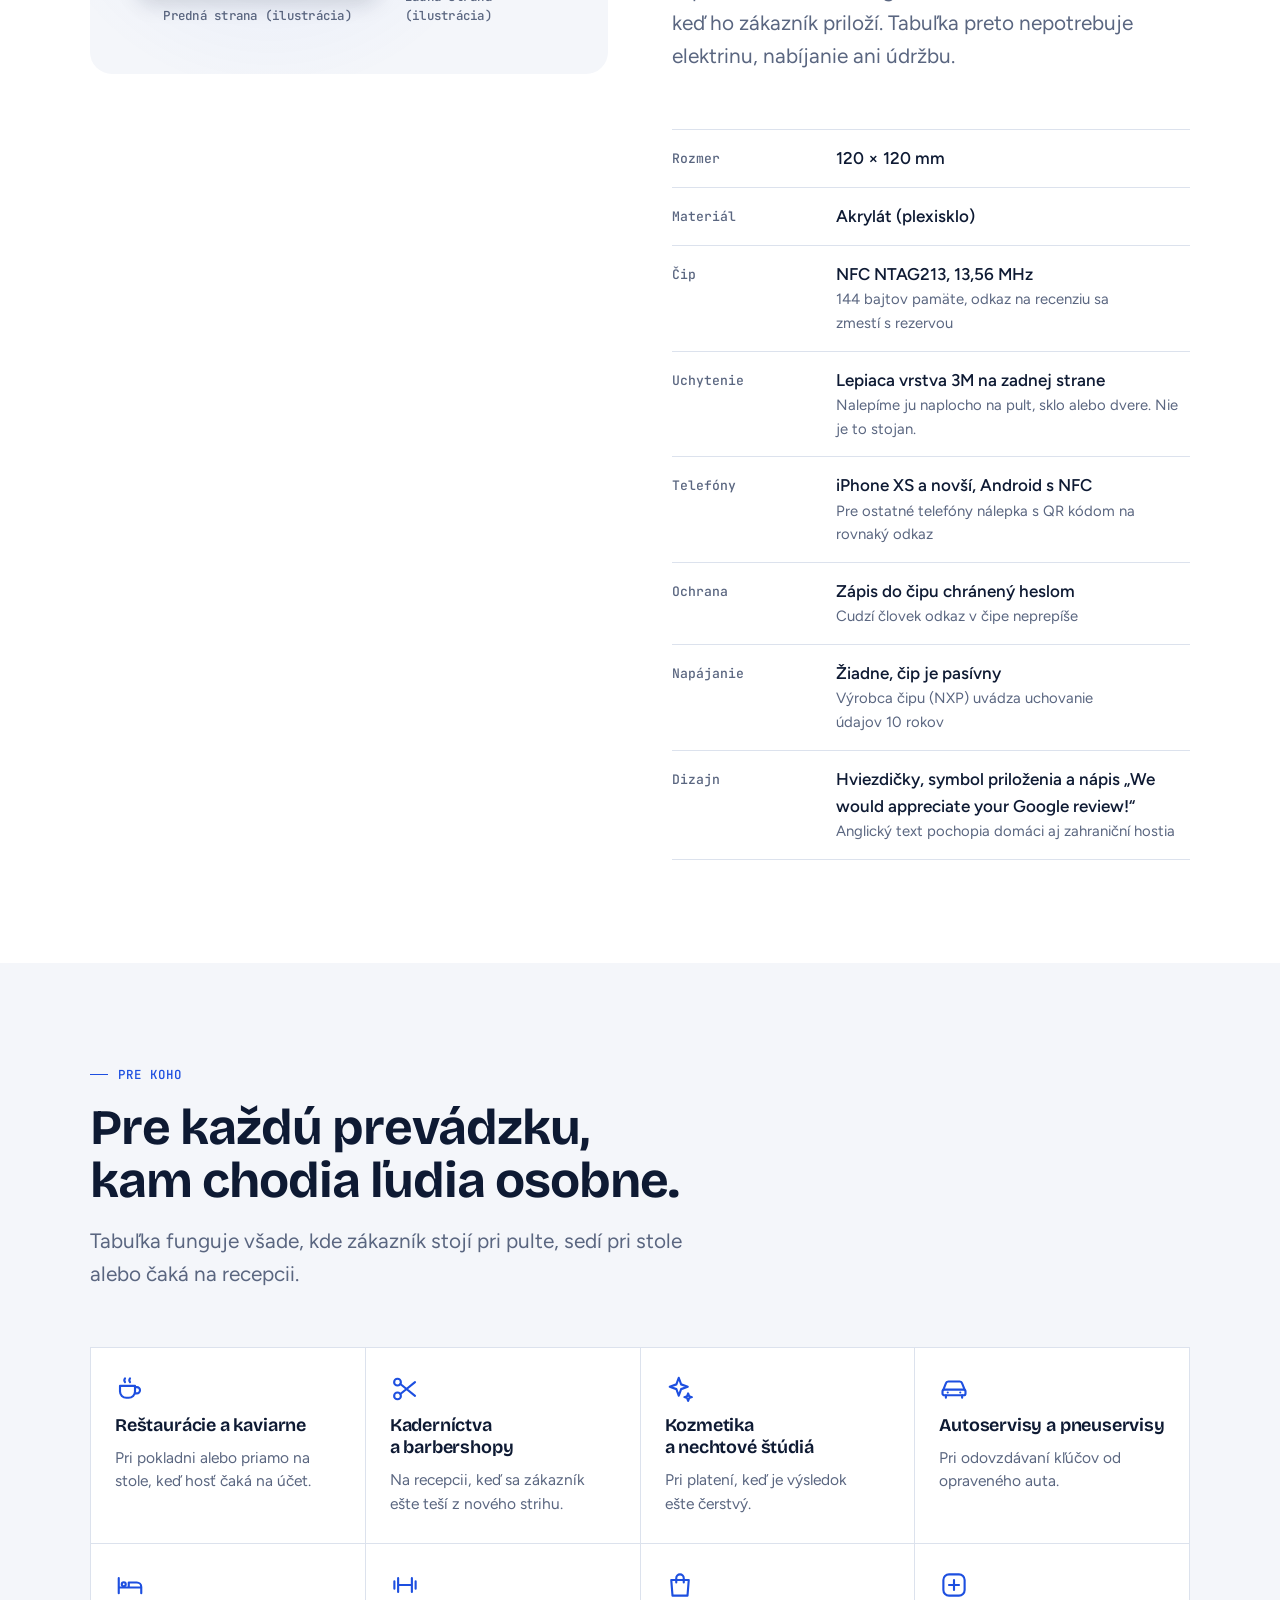
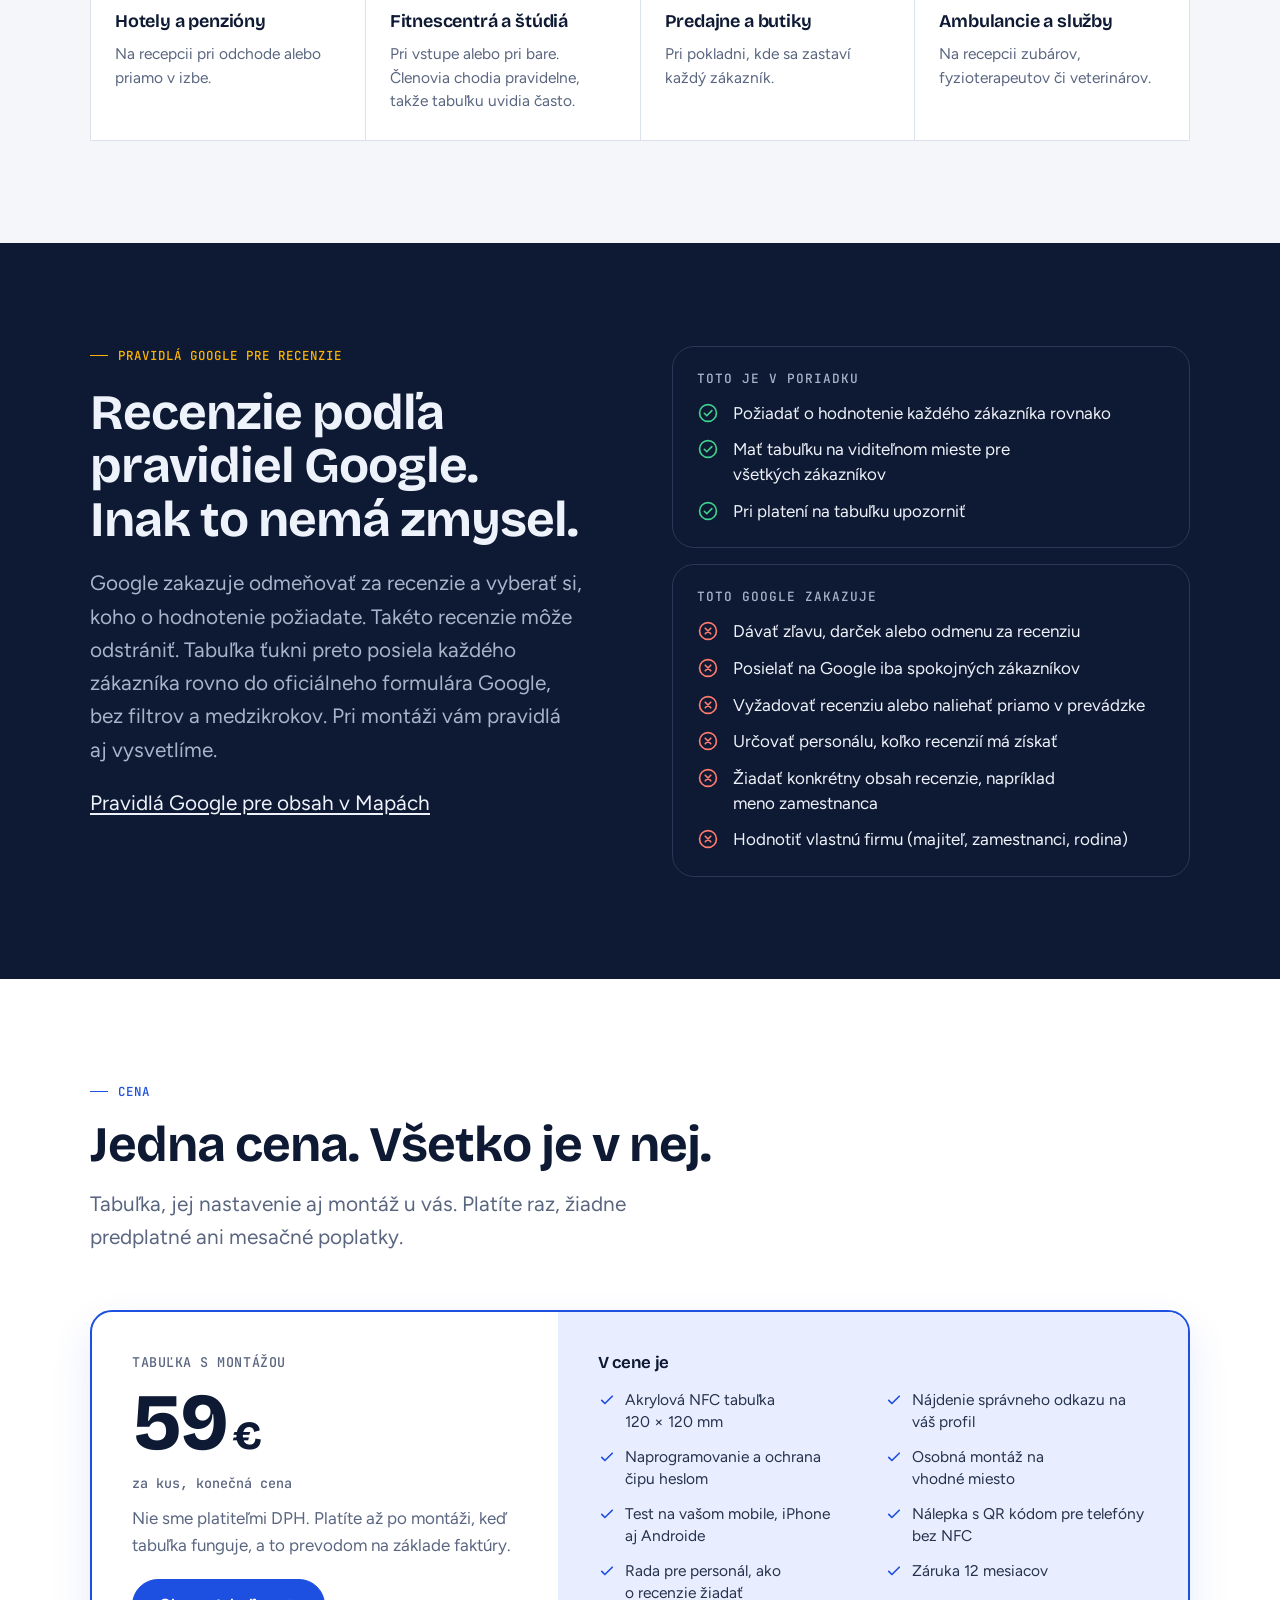
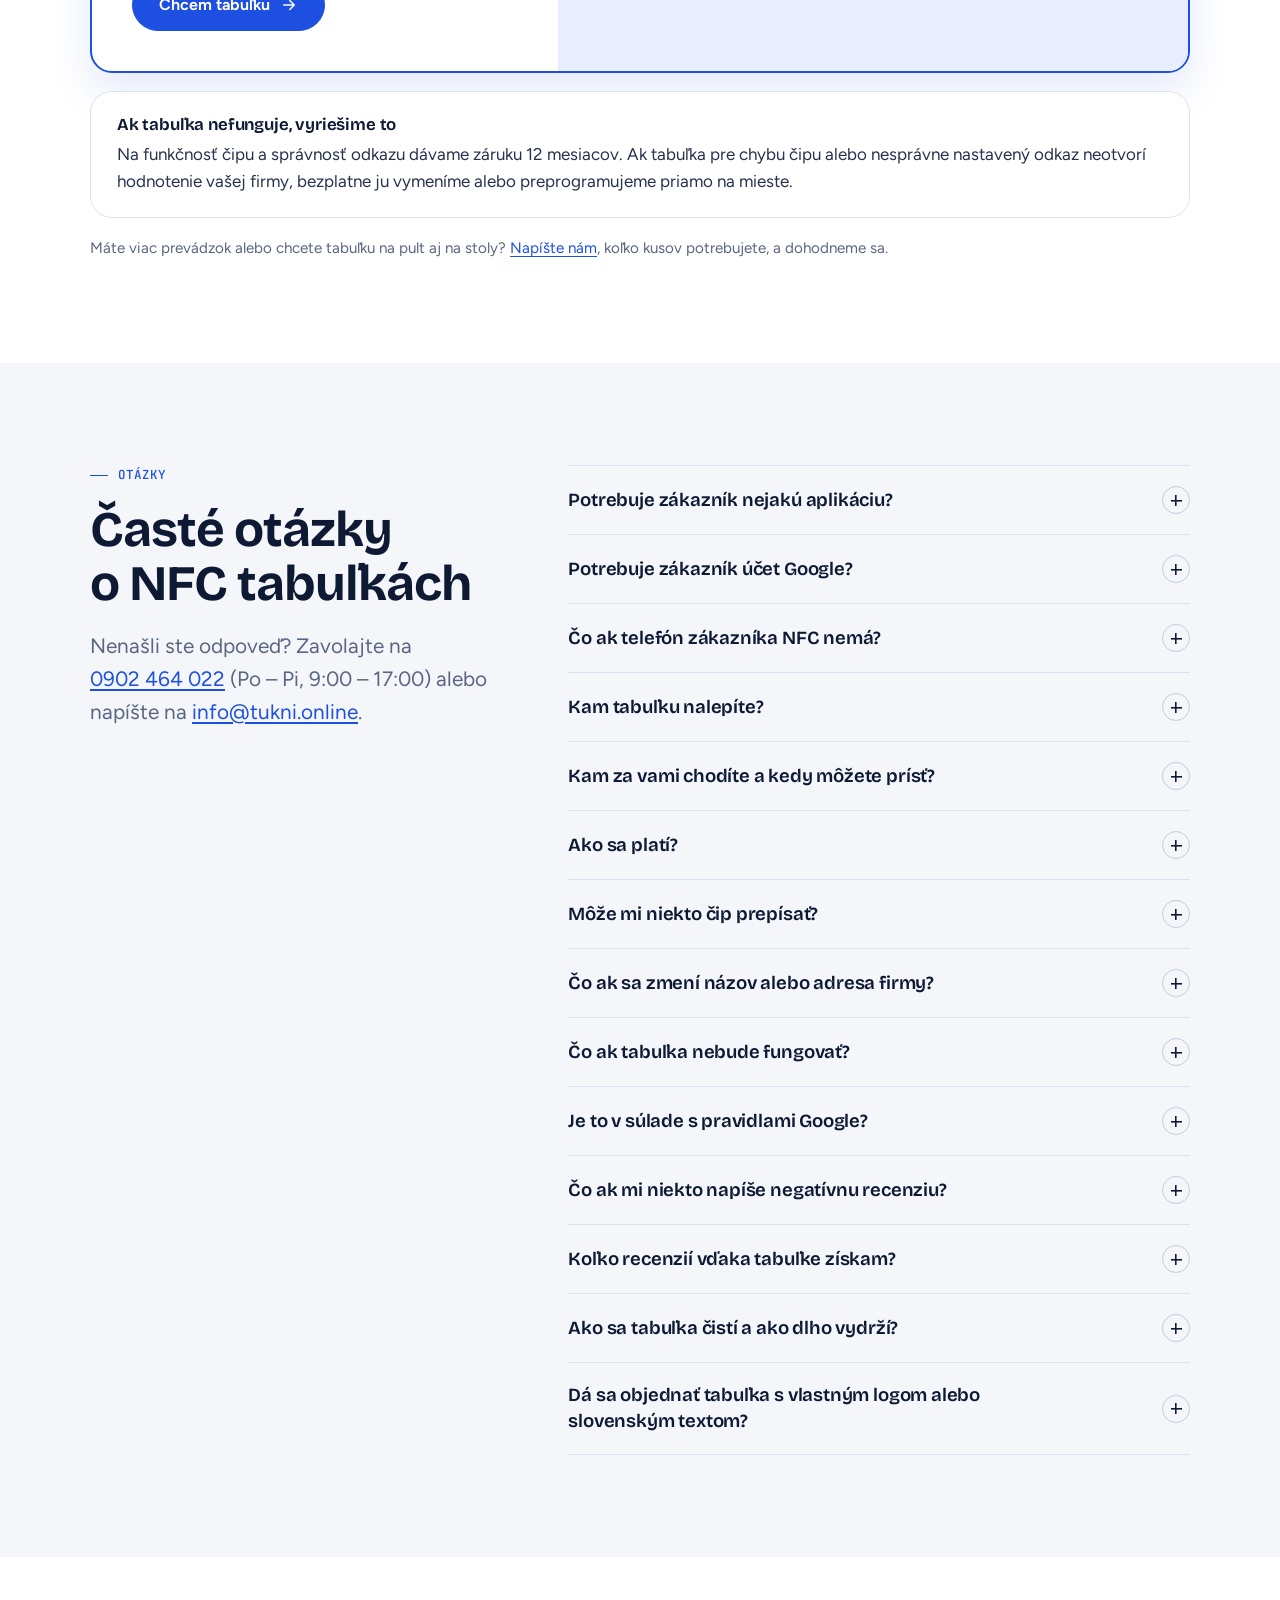
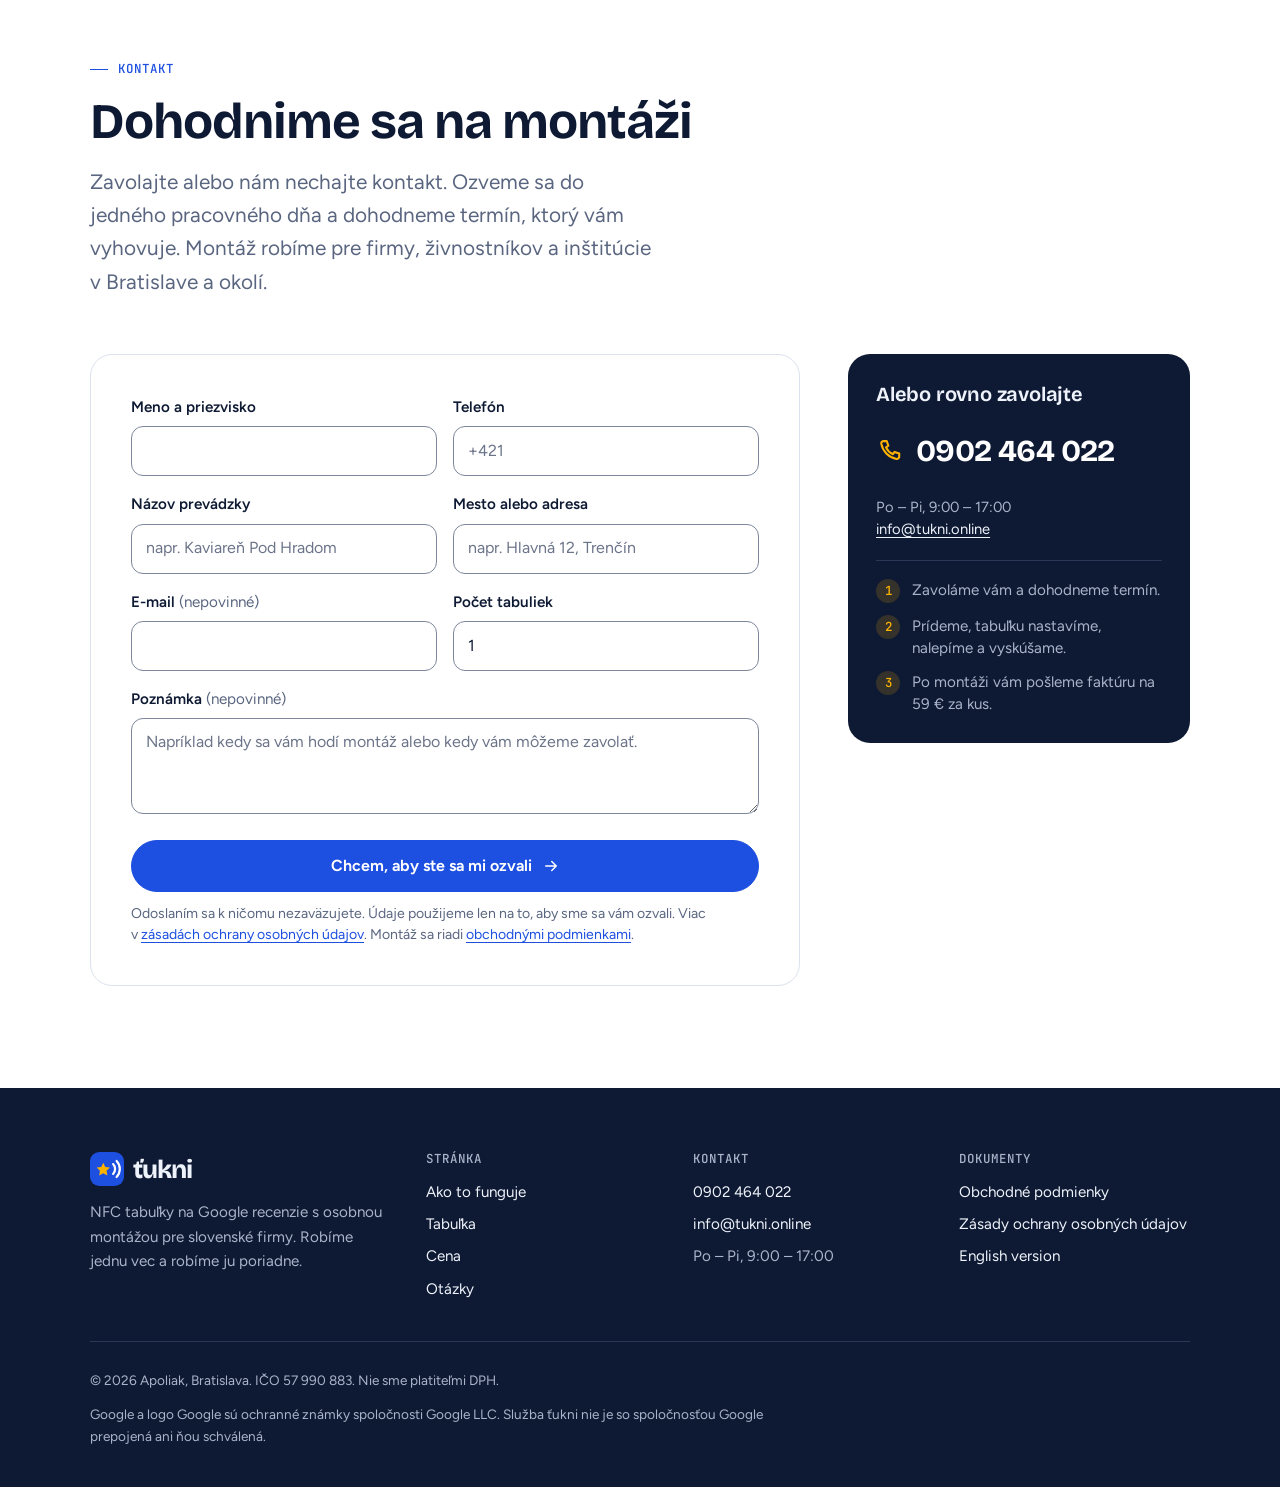
==== commit d5887be9: "IČO a zápis v živnostenskom registri v pätičke a právnych textoch" ====
--- a/index.html
+++ b/index.html
@@ -607,7 +607,7 @@
         </div>
       </div>
       <div class="footer-legal">
-        <p>© <span data-year>2026</span> Apoliak, Bratislava. Nie sme platiteľmi DPH.</p>
+        <p>© <span data-year>2026</span> Apoliak, Bratislava. IČO 57&nbsp;990&nbsp;883. Nie sme platiteľmi DPH.</p>
         <p>Google a&nbsp;logo Google sú ochranné známky spoločnosti Google LLC. Služba ťukni nie je so spoločnosťou Google prepojená ani ňou schválená.</p>
       </div>
     </div>
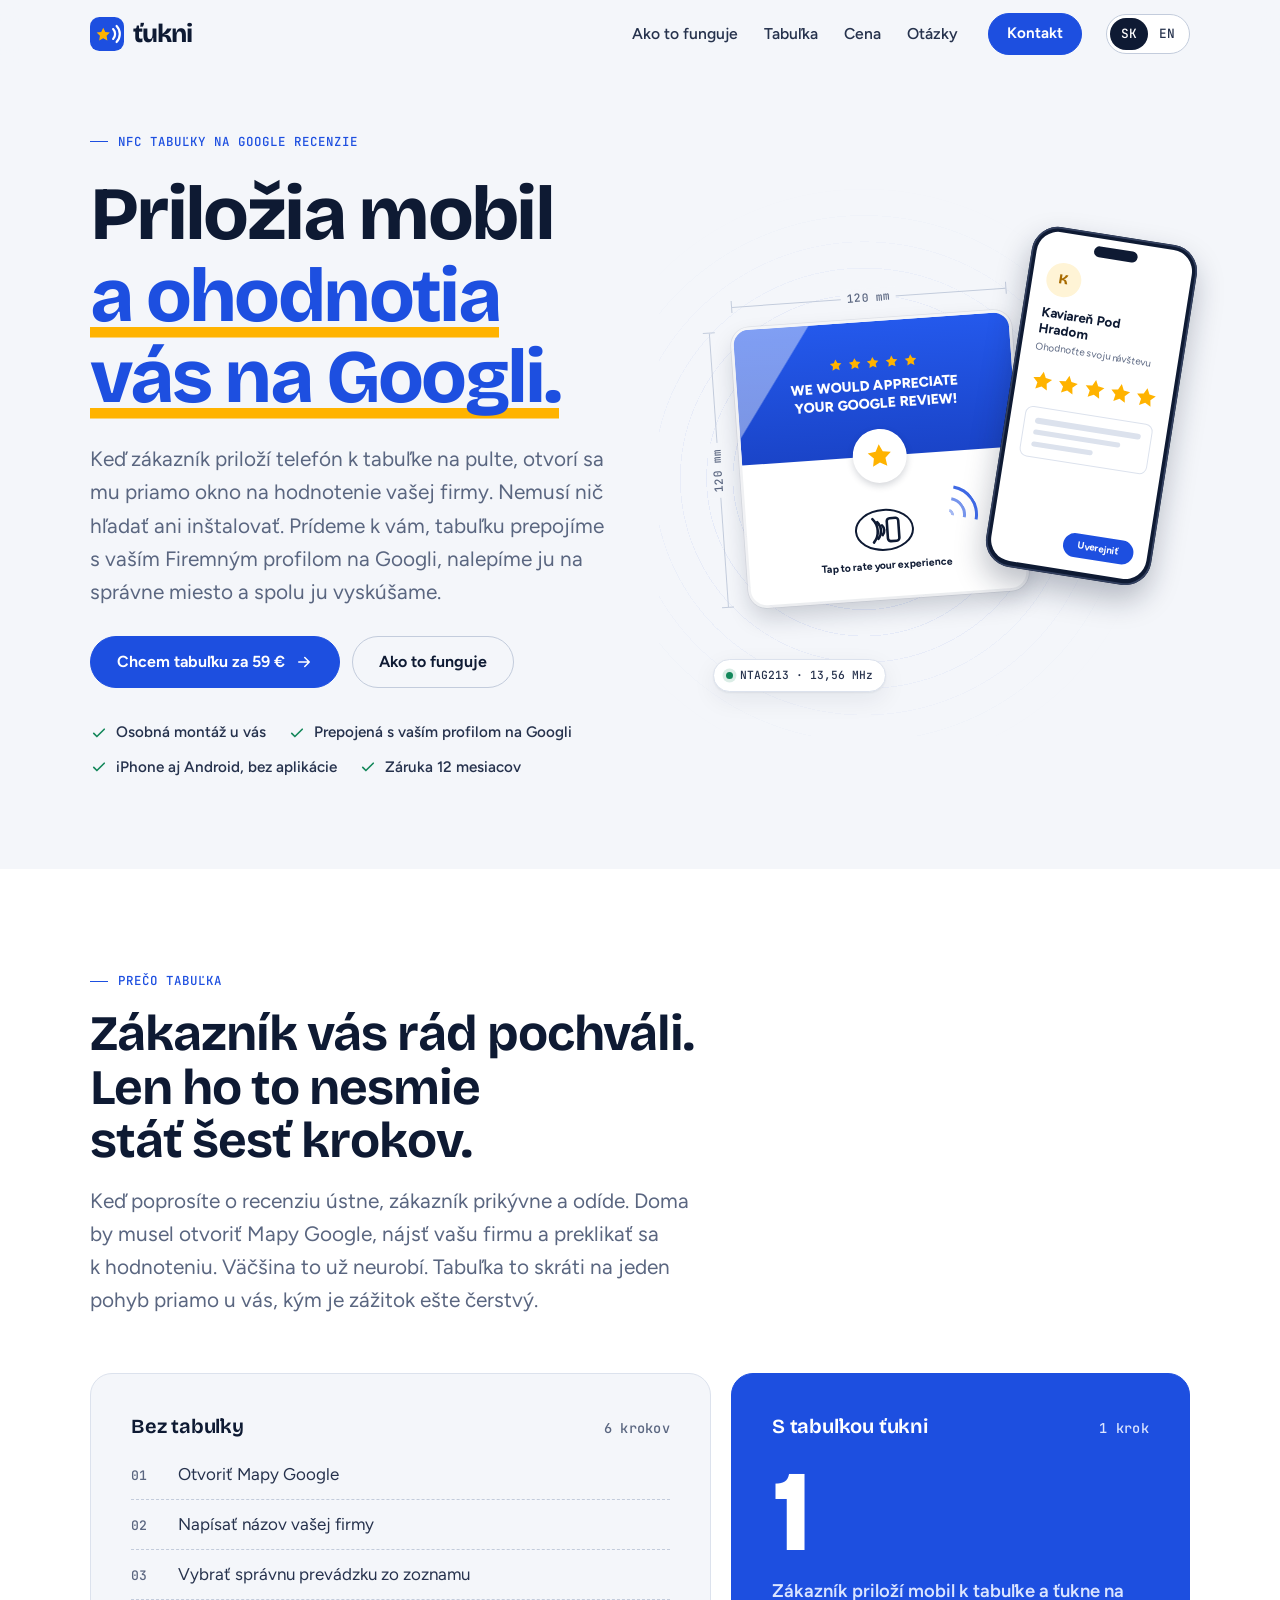
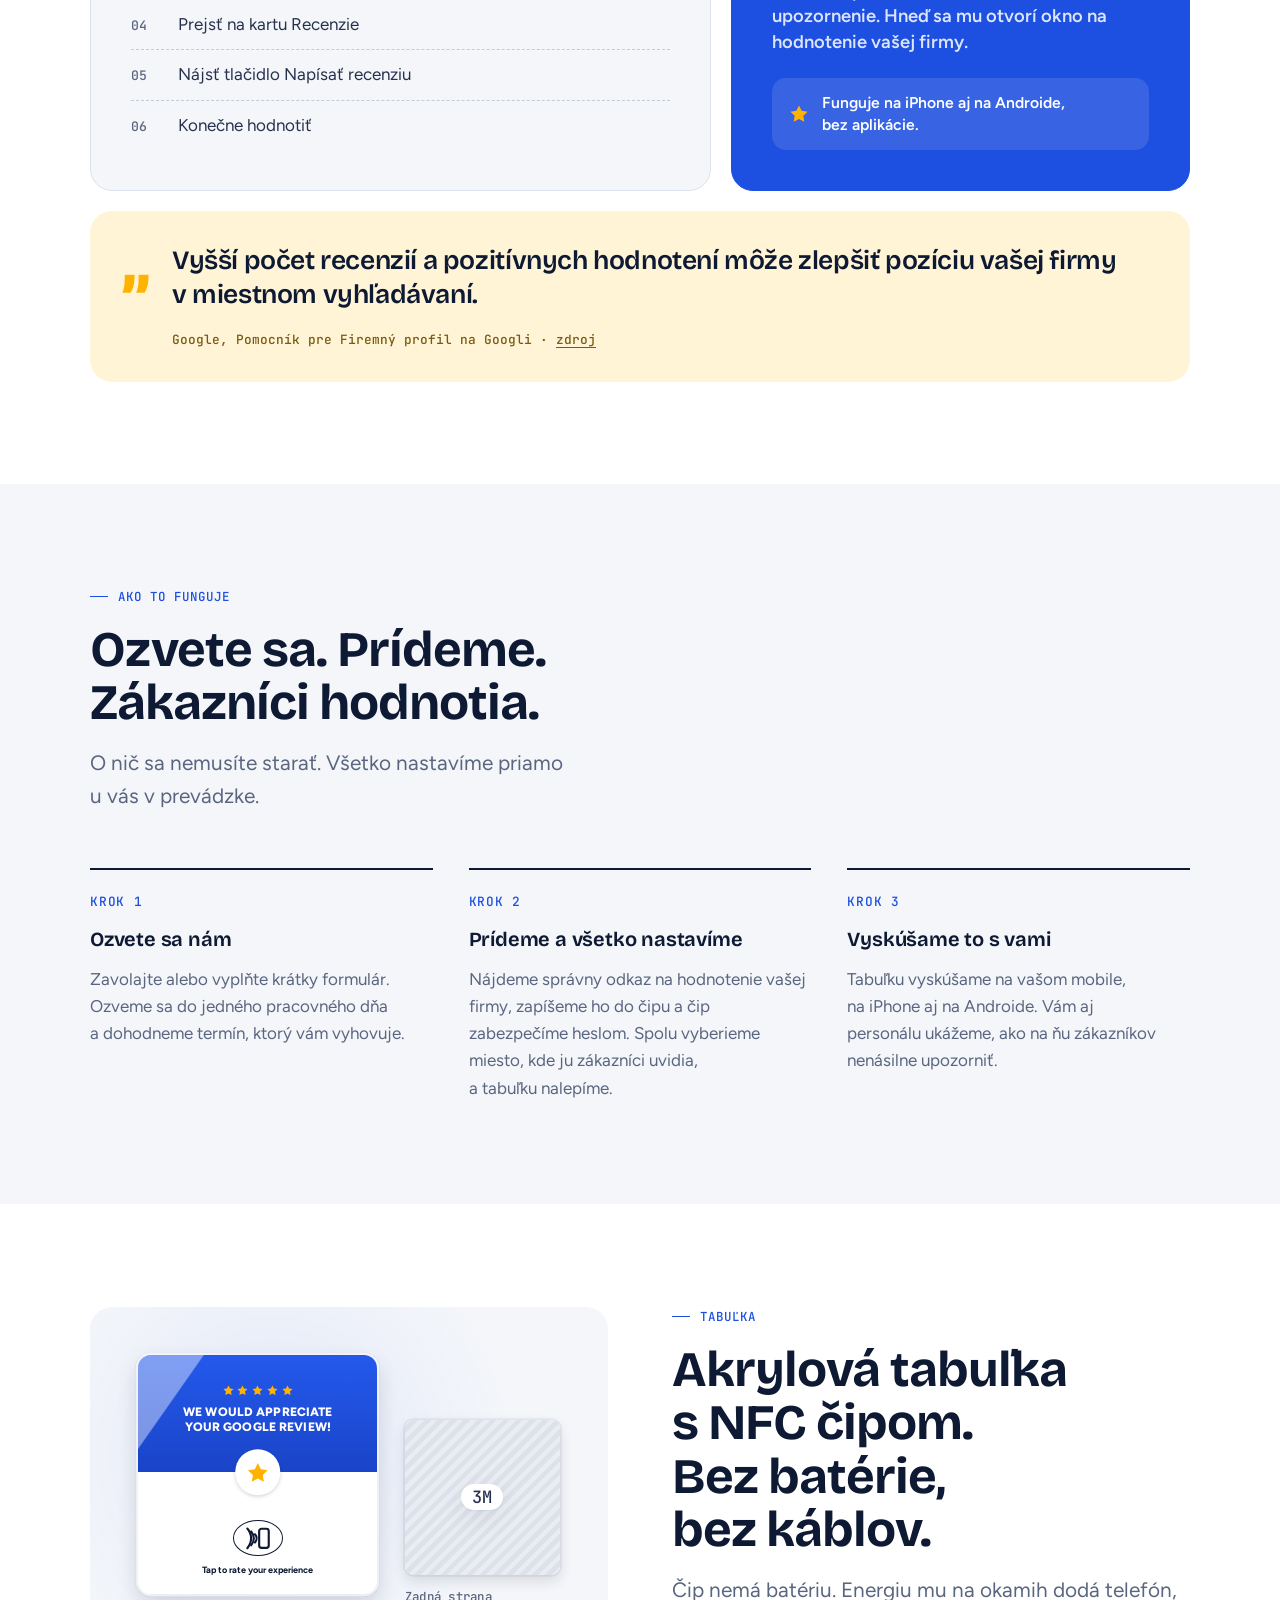
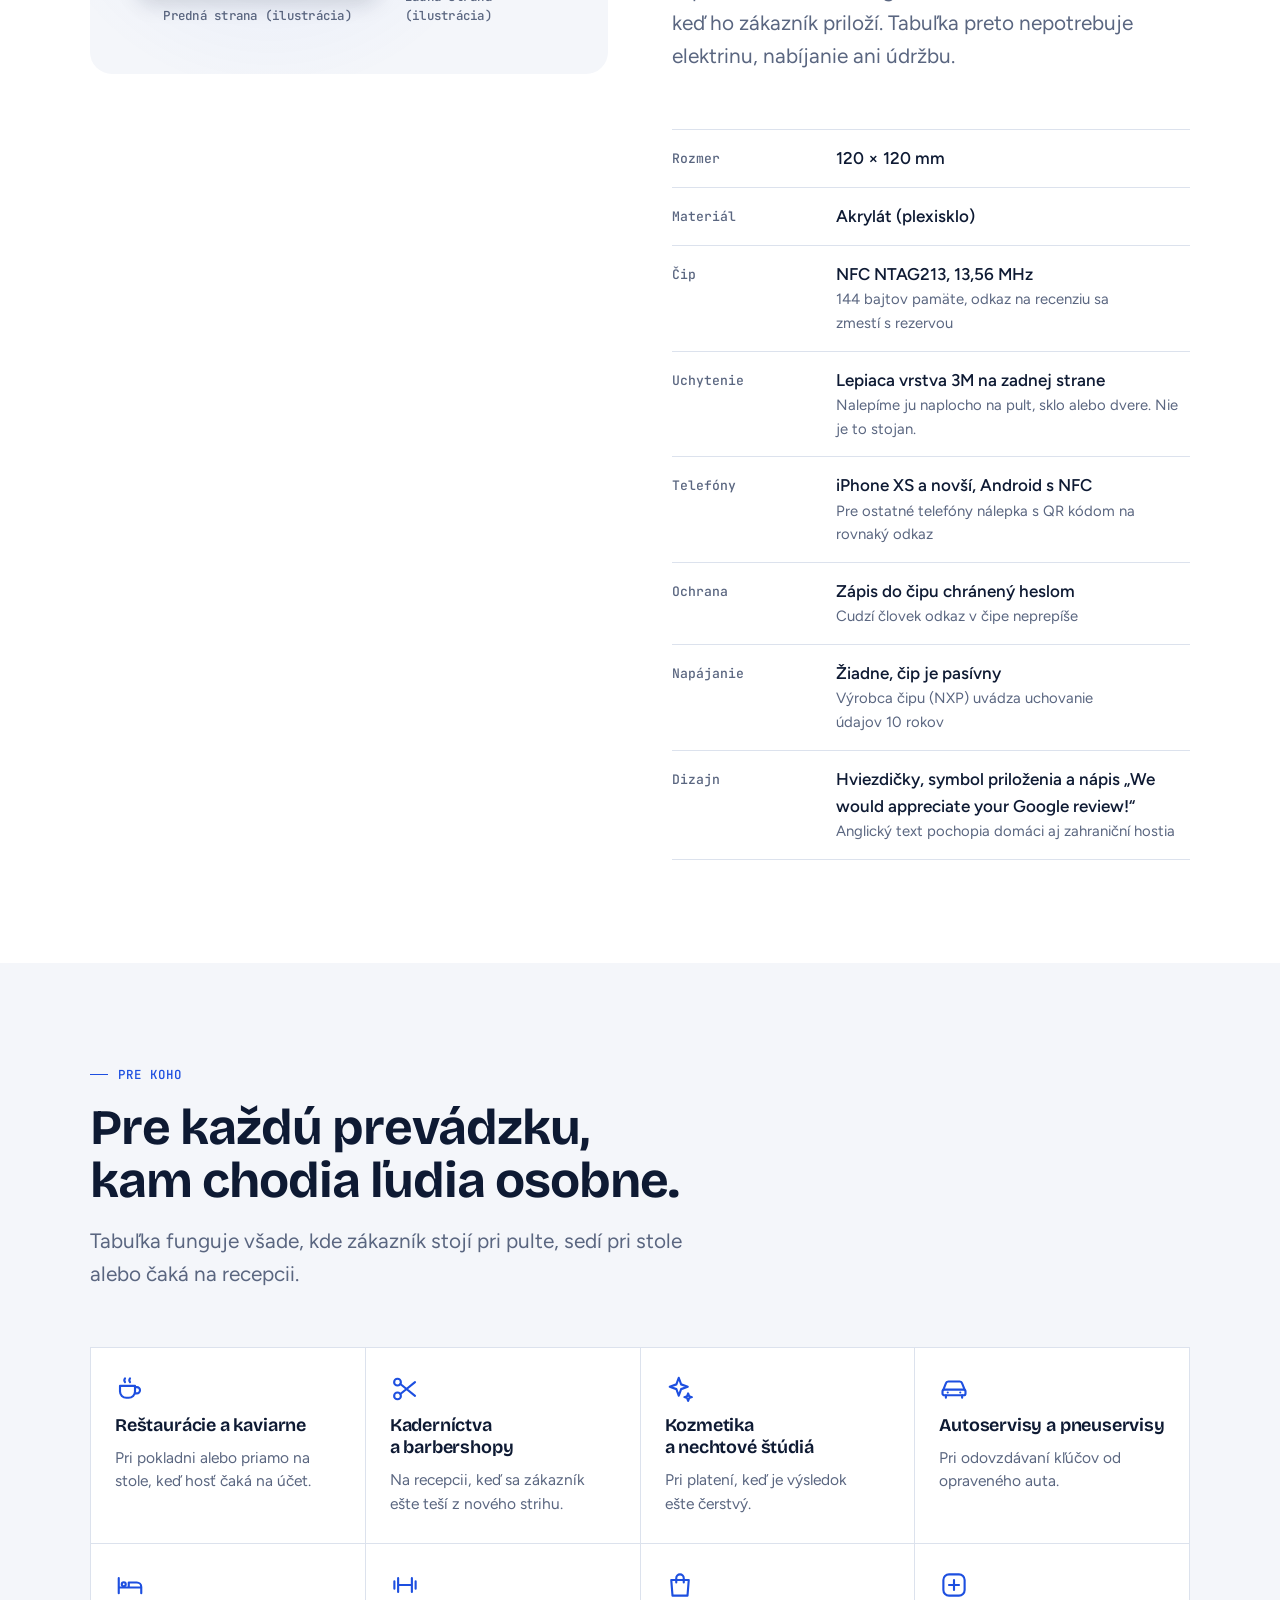
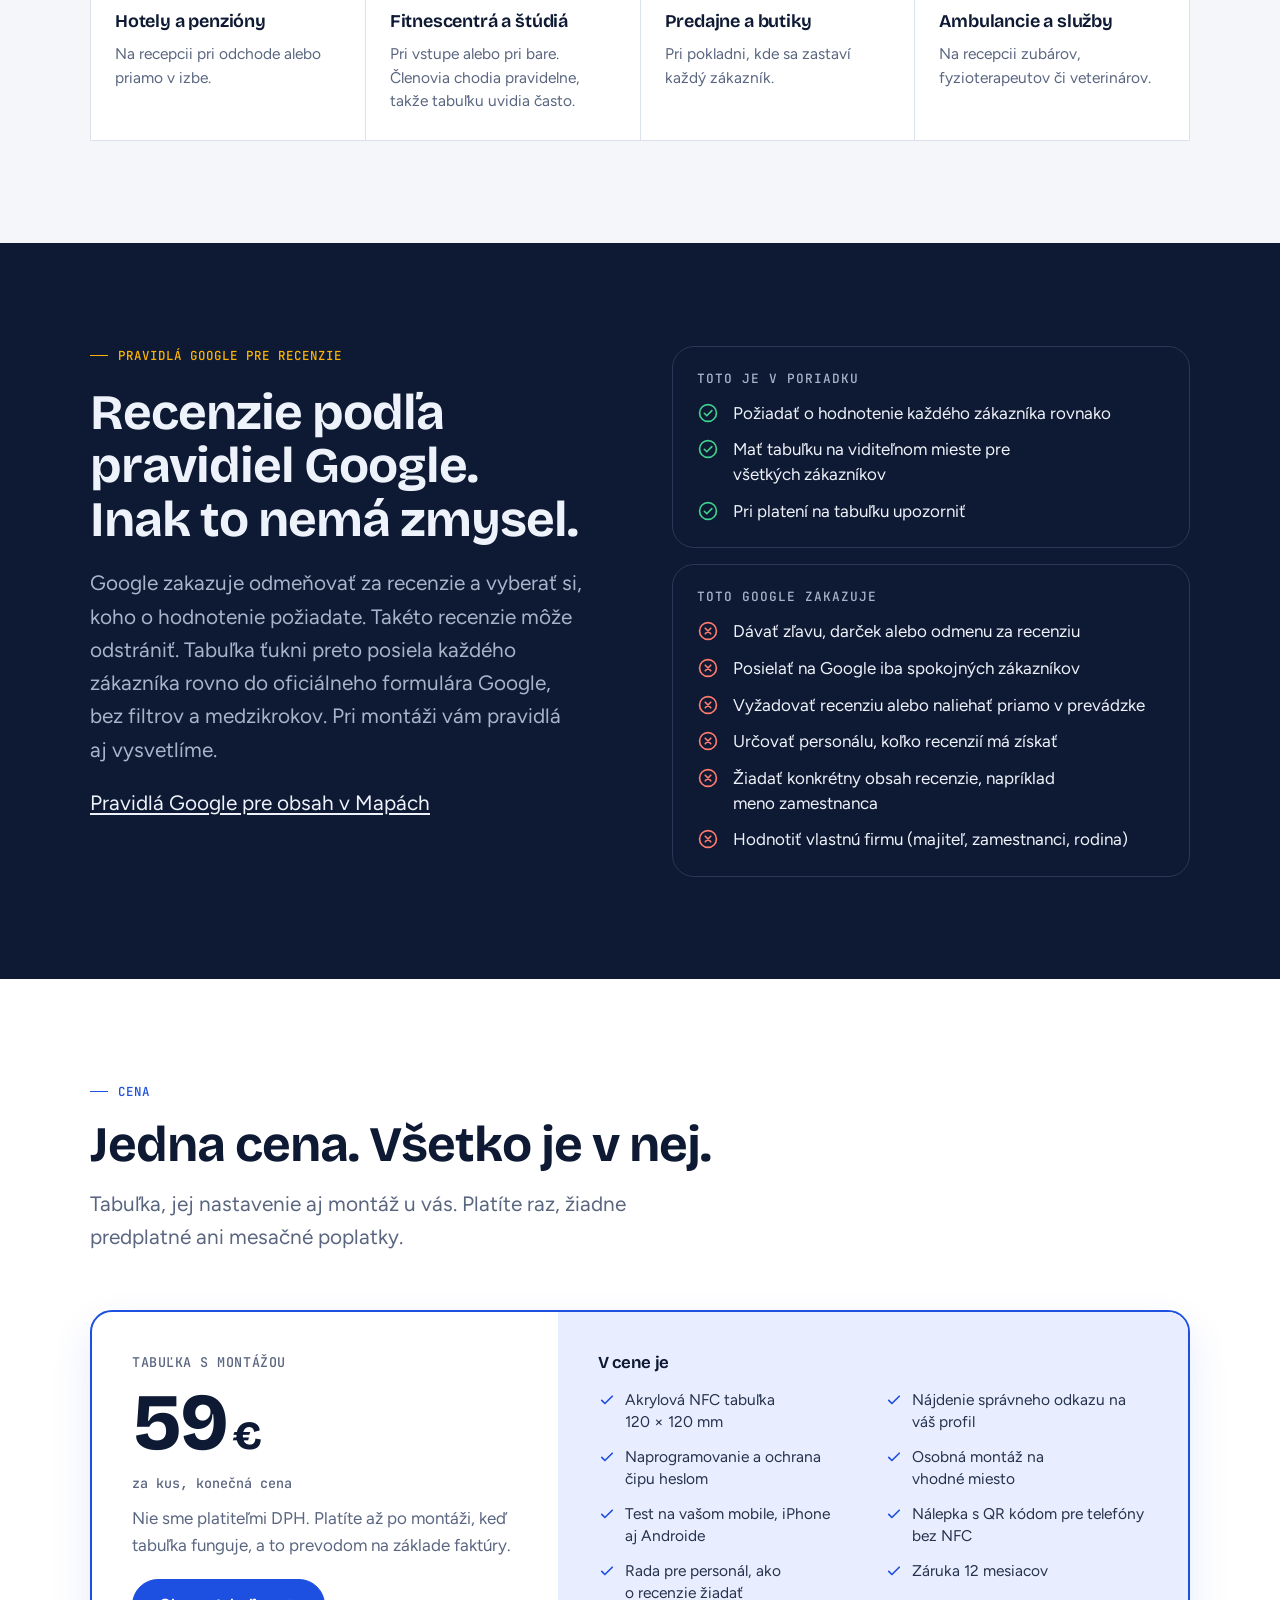
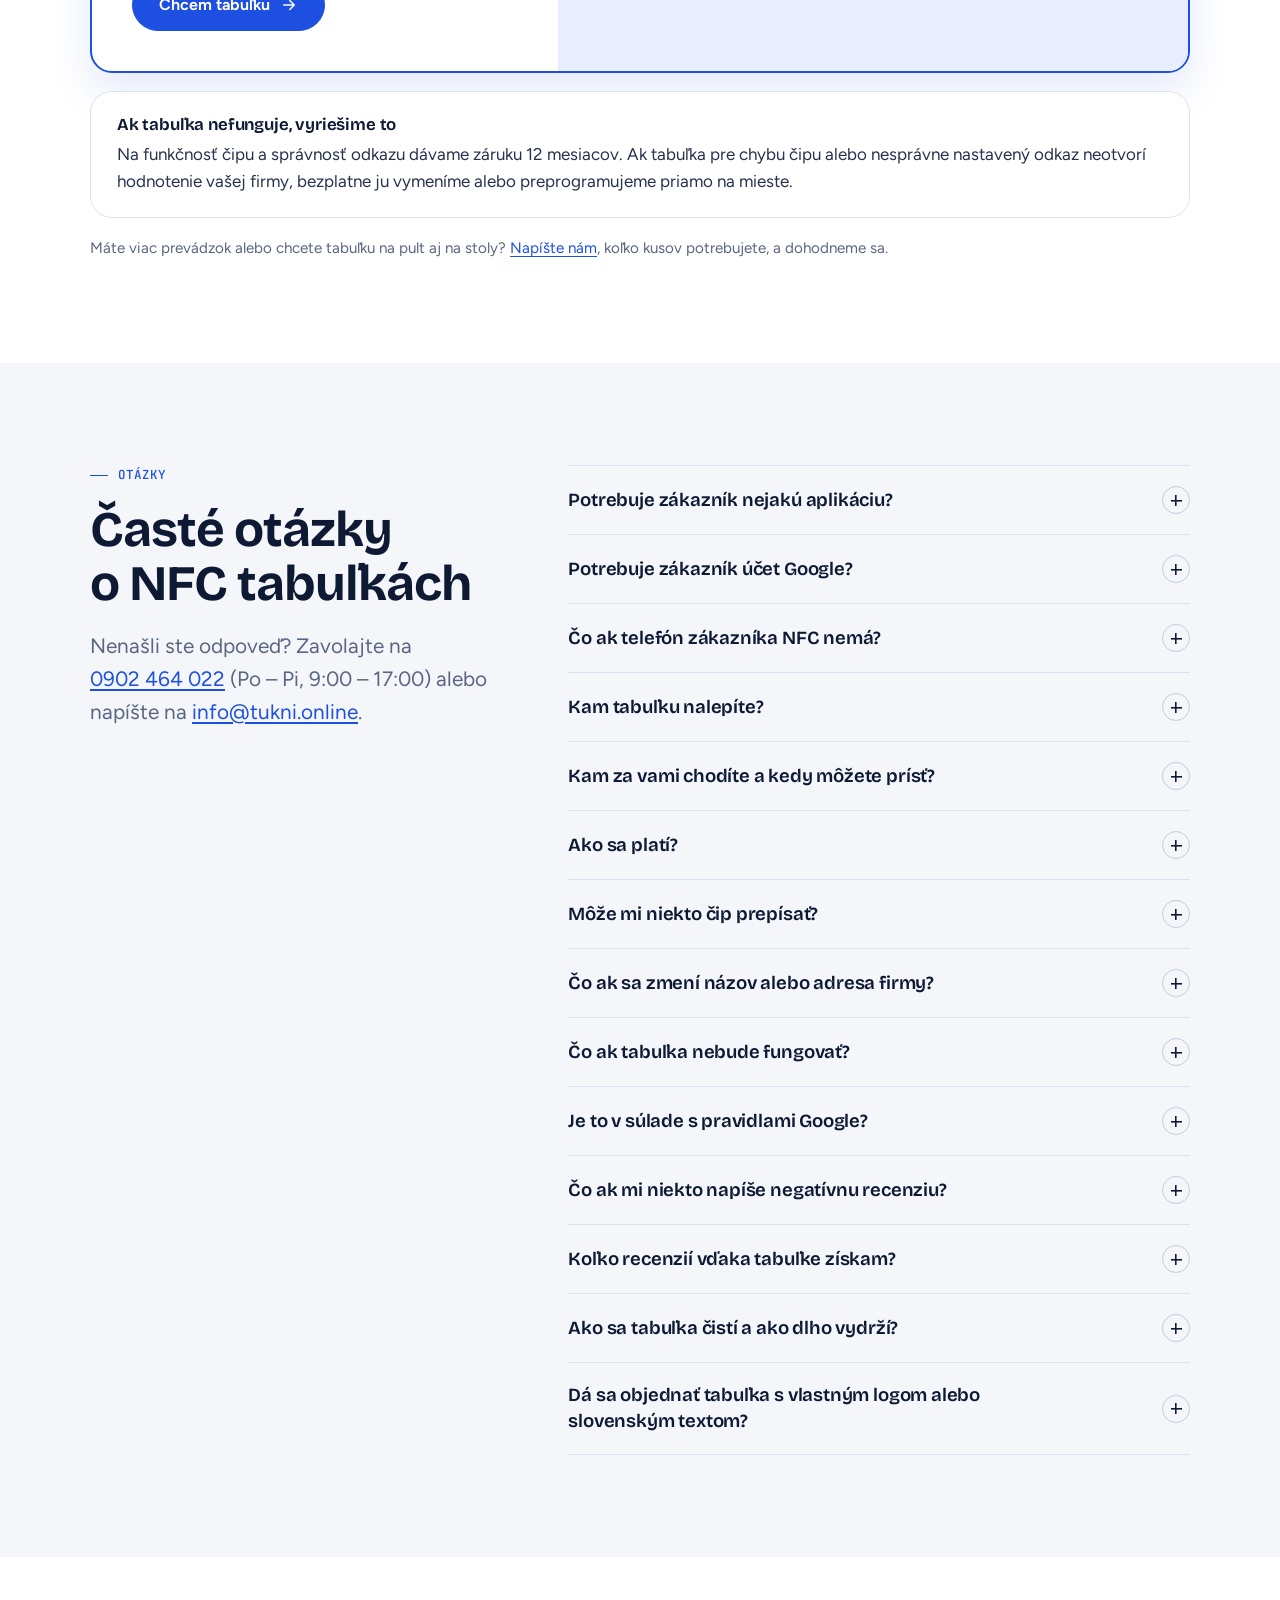
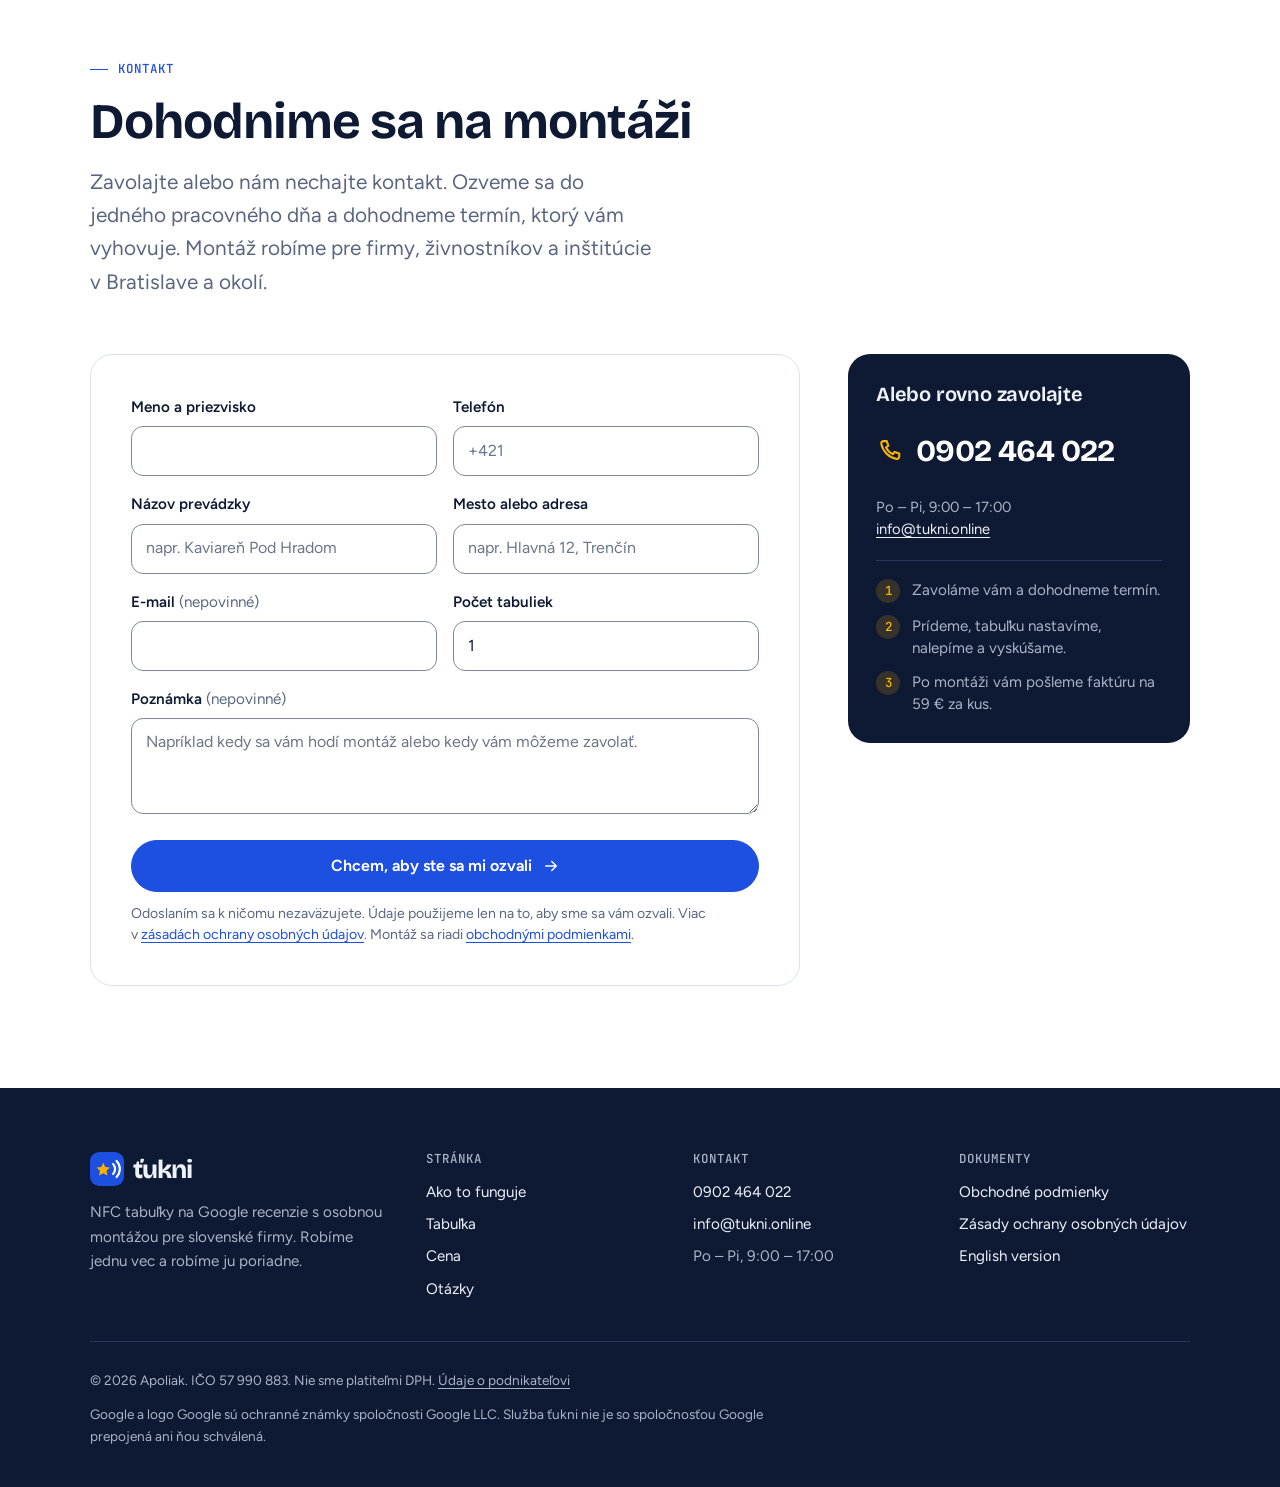
==== commit d745e752: "Údaje o podnikateľovi podľa zákona, úpravy pätičky a podmienok" ====
--- a/index.html
+++ b/index.html
@@ -607,7 +607,7 @@
         </div>
       </div>
       <div class="footer-legal">
-        <p>© <span data-year>2026</span> Apoliak, Bratislava. IČO 57&nbsp;990&nbsp;883. Nie sme platiteľmi DPH.</p>
+        <p>© <span data-year>2026</span> Apoliak. IČO 57&nbsp;990&nbsp;883. Nie sme platiteľmi DPH. <a href="udaje-o-podnikatelovi.html" style="color:inherit">Údaje o podnikateľovi</a></p>
         <p>Google a&nbsp;logo Google sú ochranné známky spoločnosti Google LLC. Služba ťukni nie je so spoločnosťou Google prepojená ani ňou schválená.</p>
       </div>
     </div>
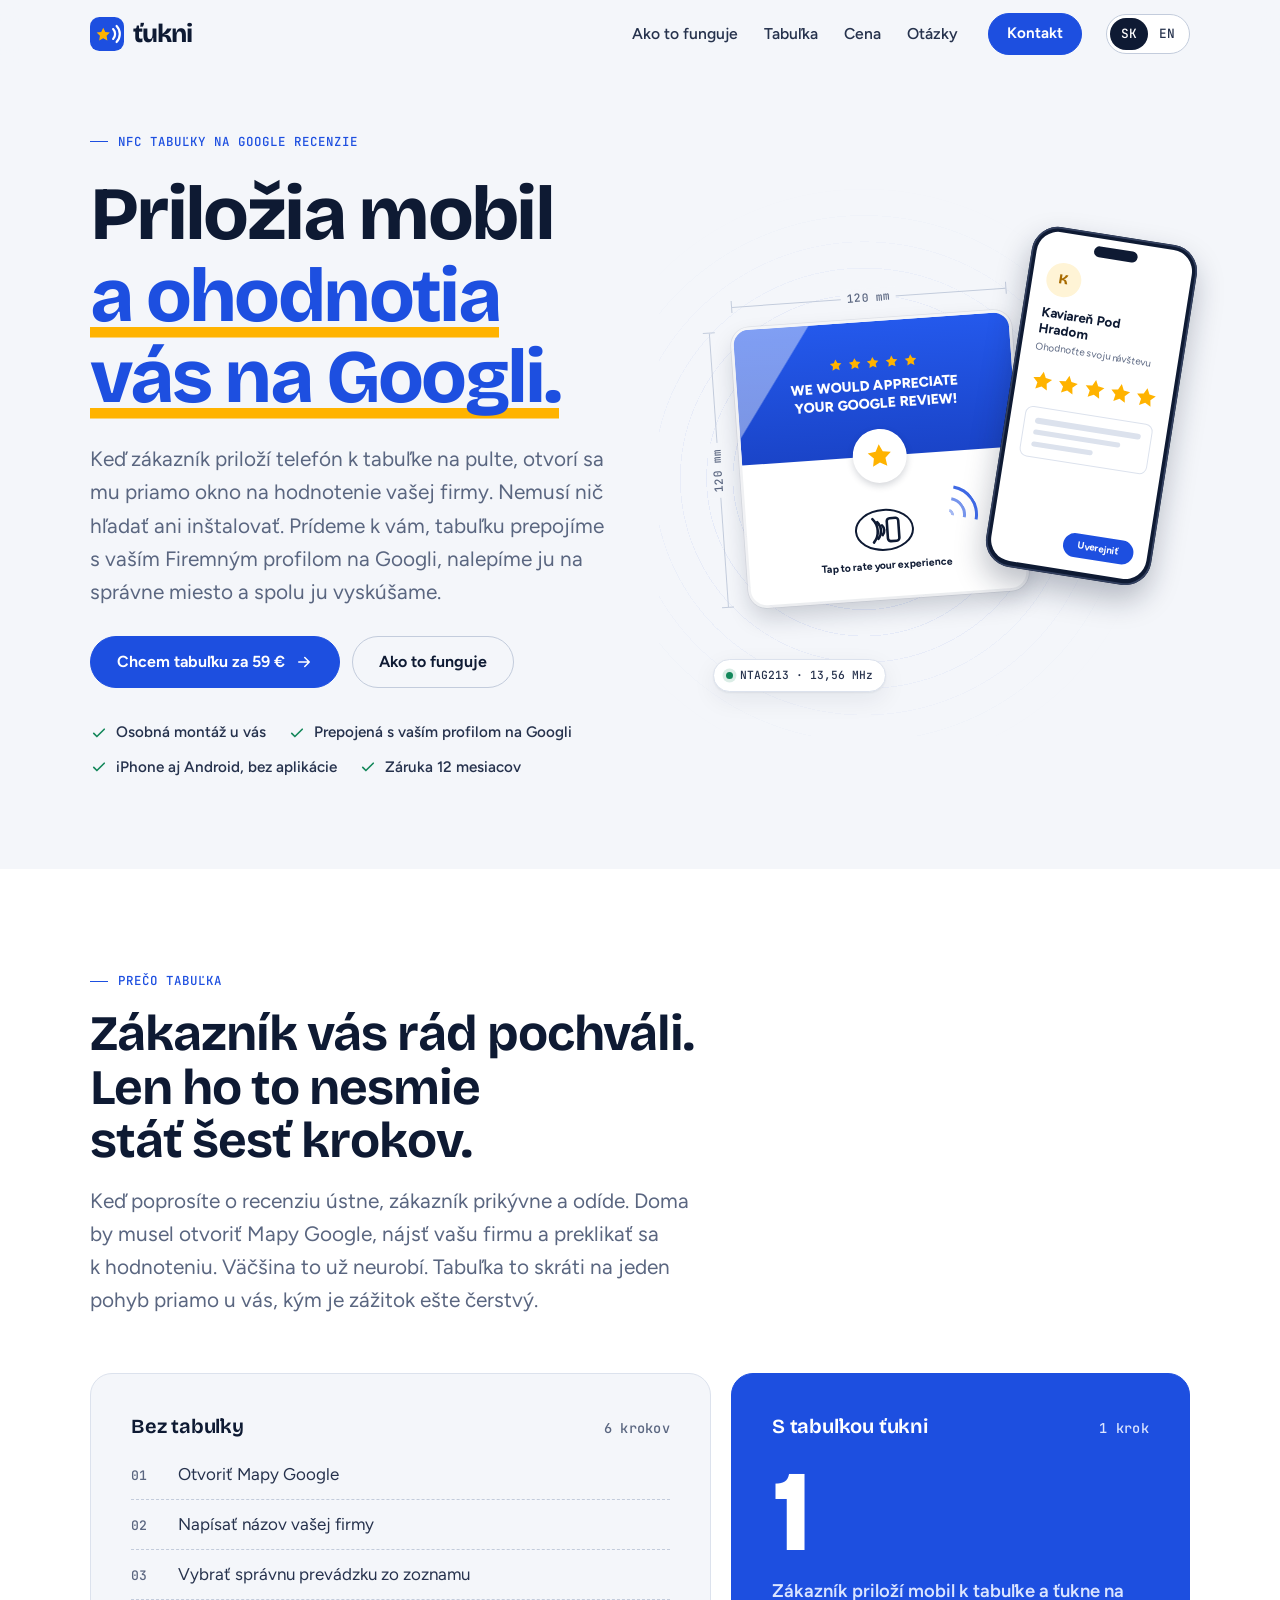
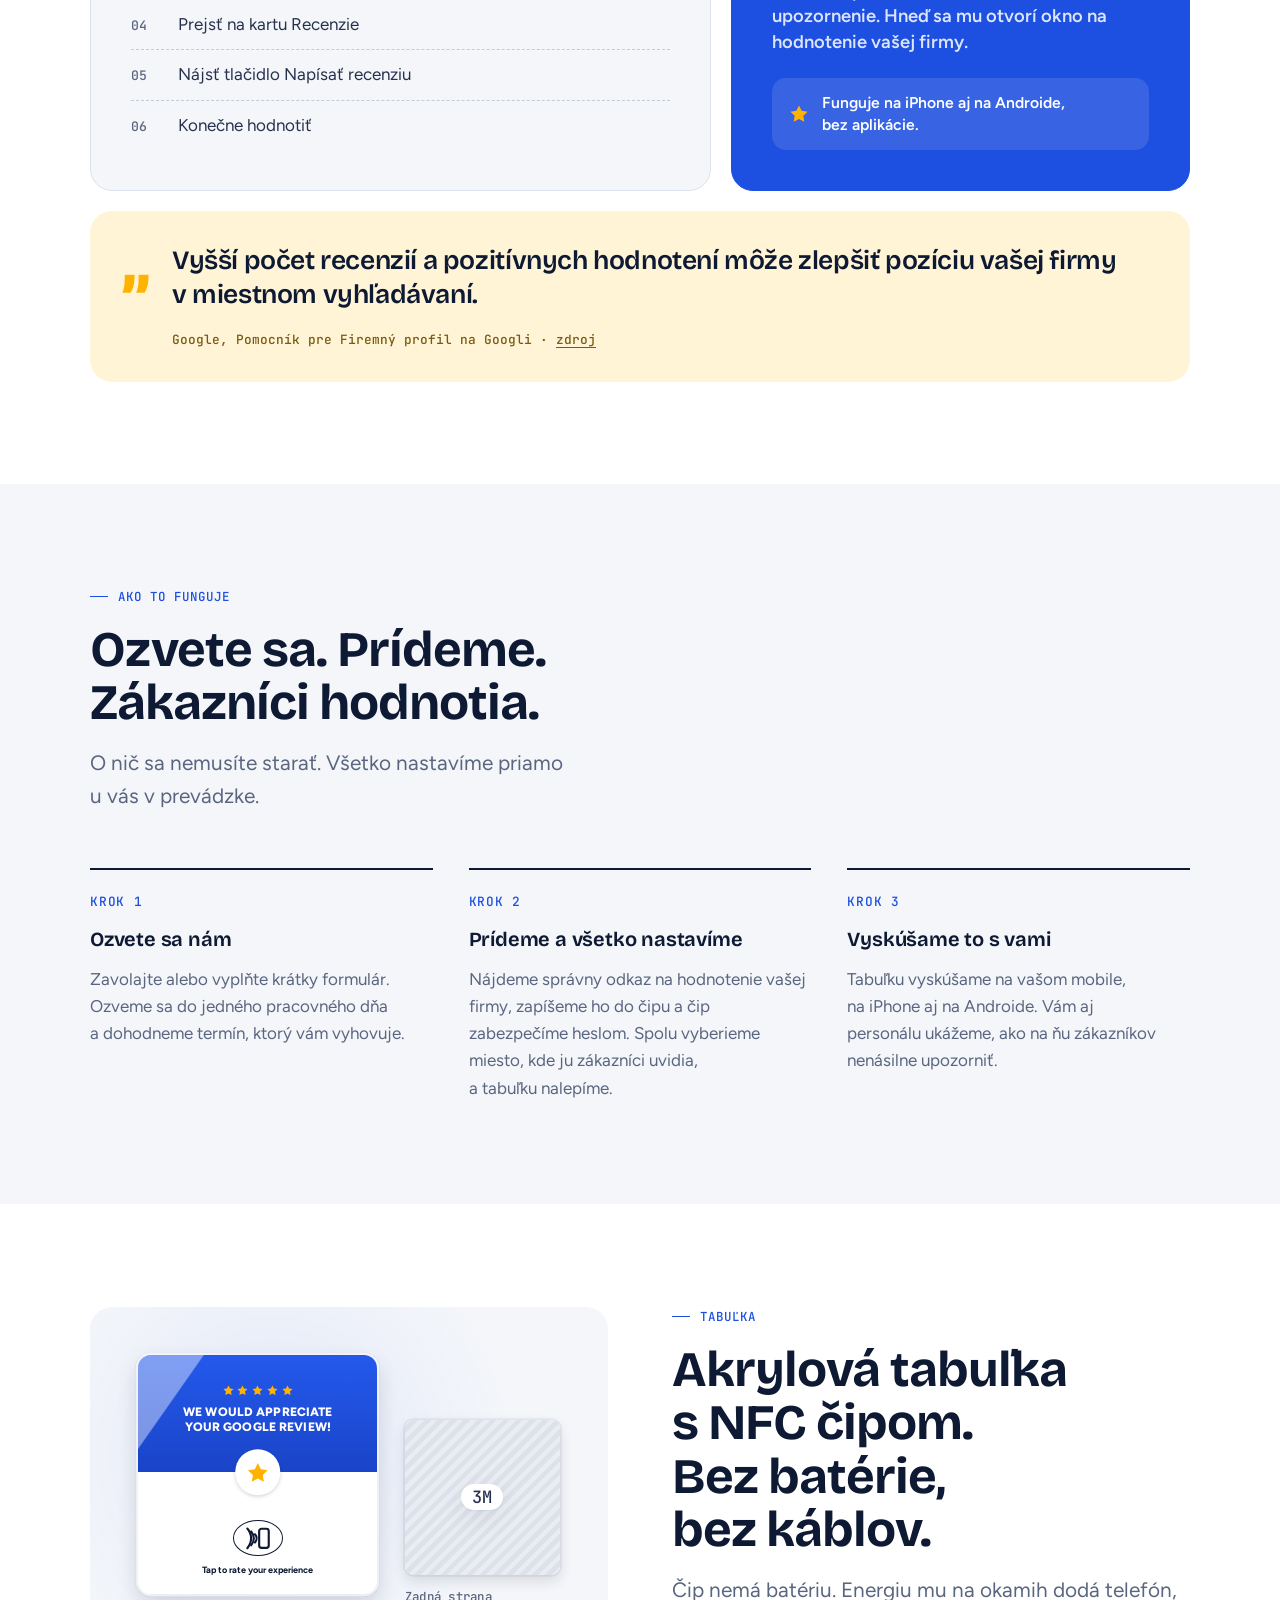
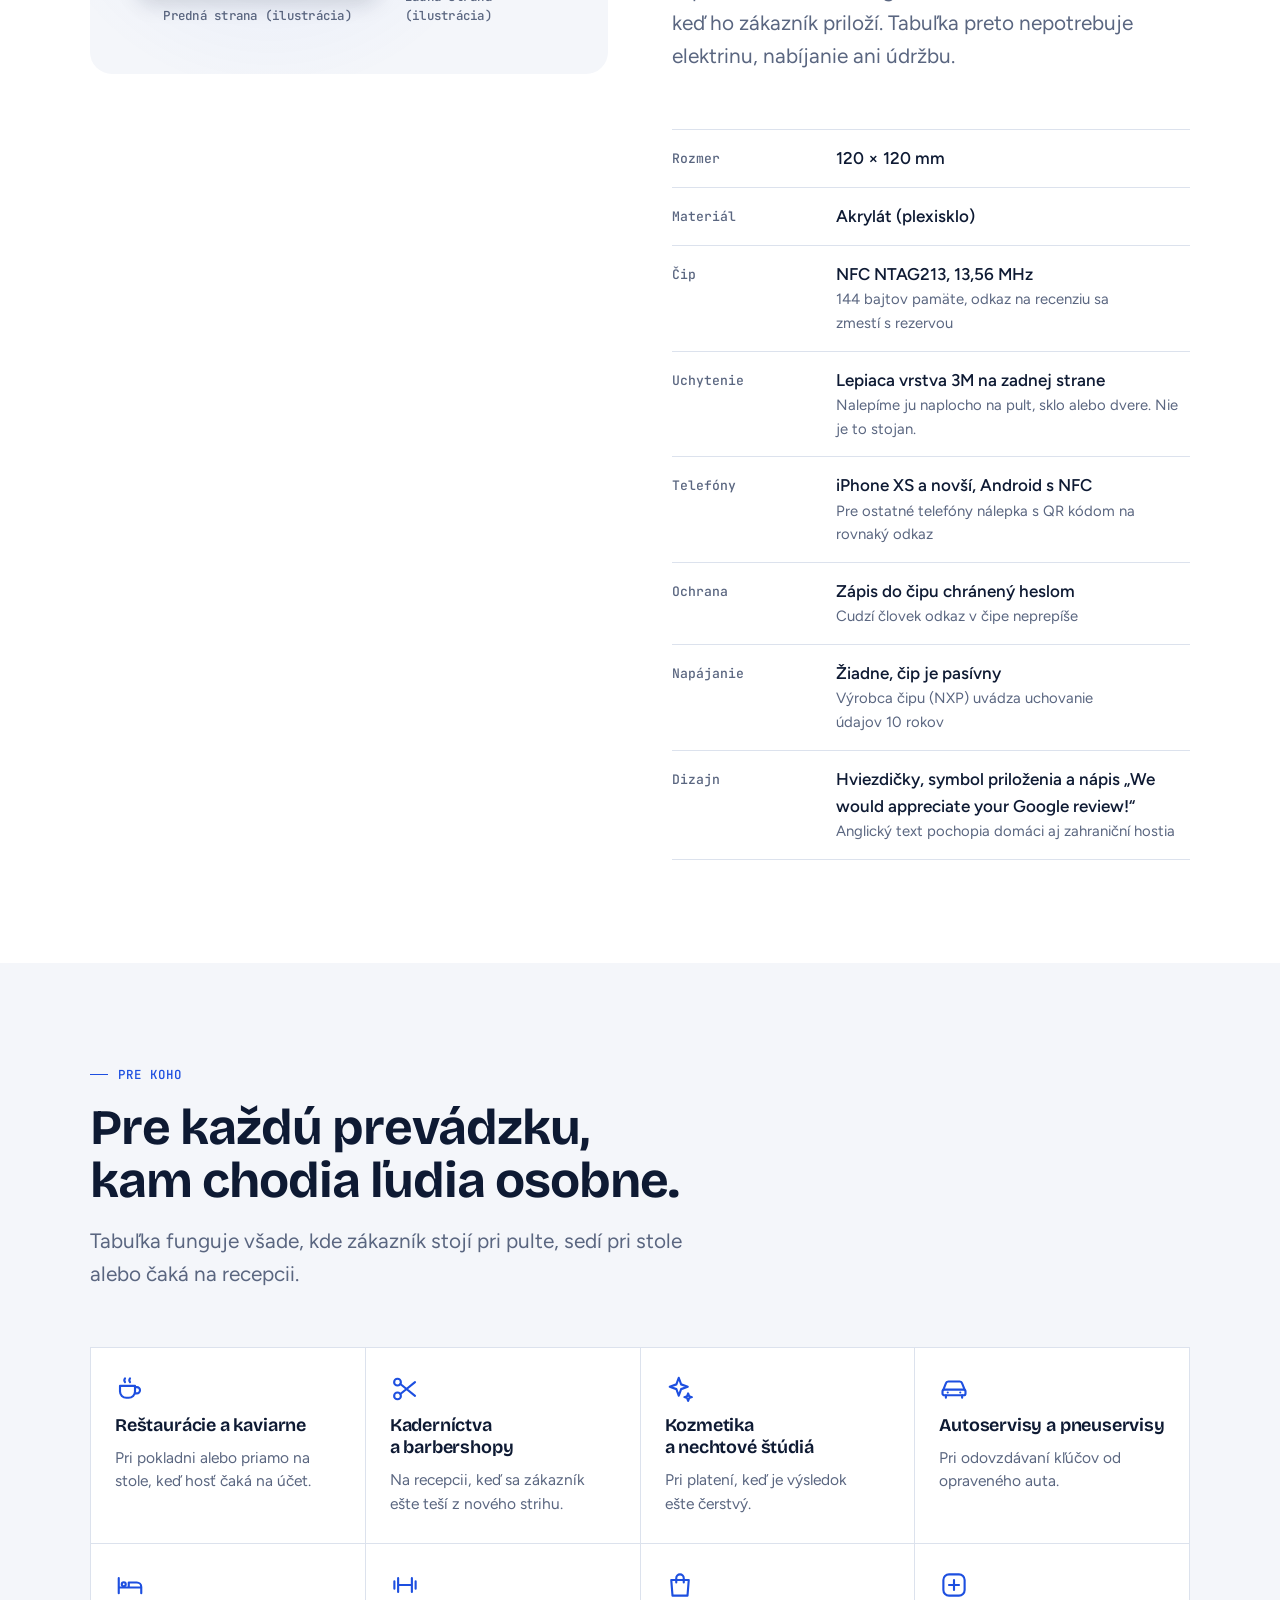
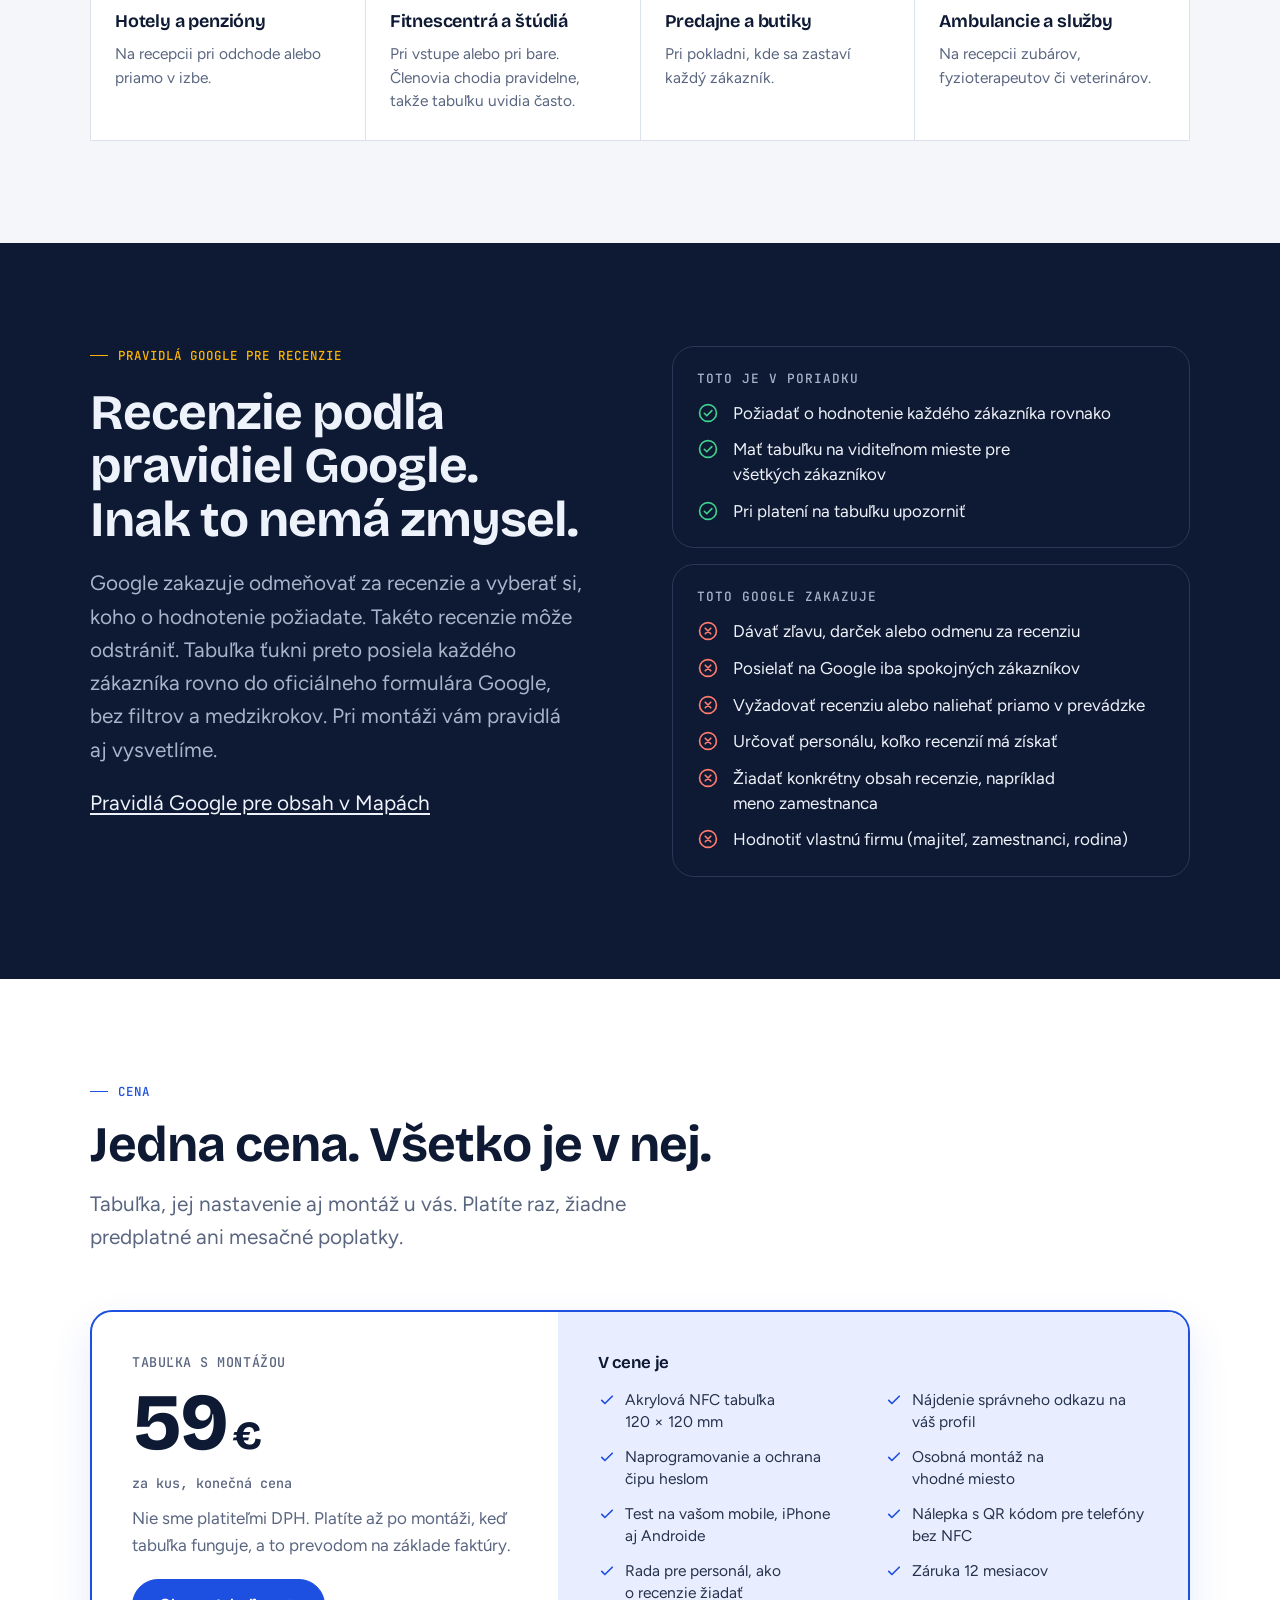
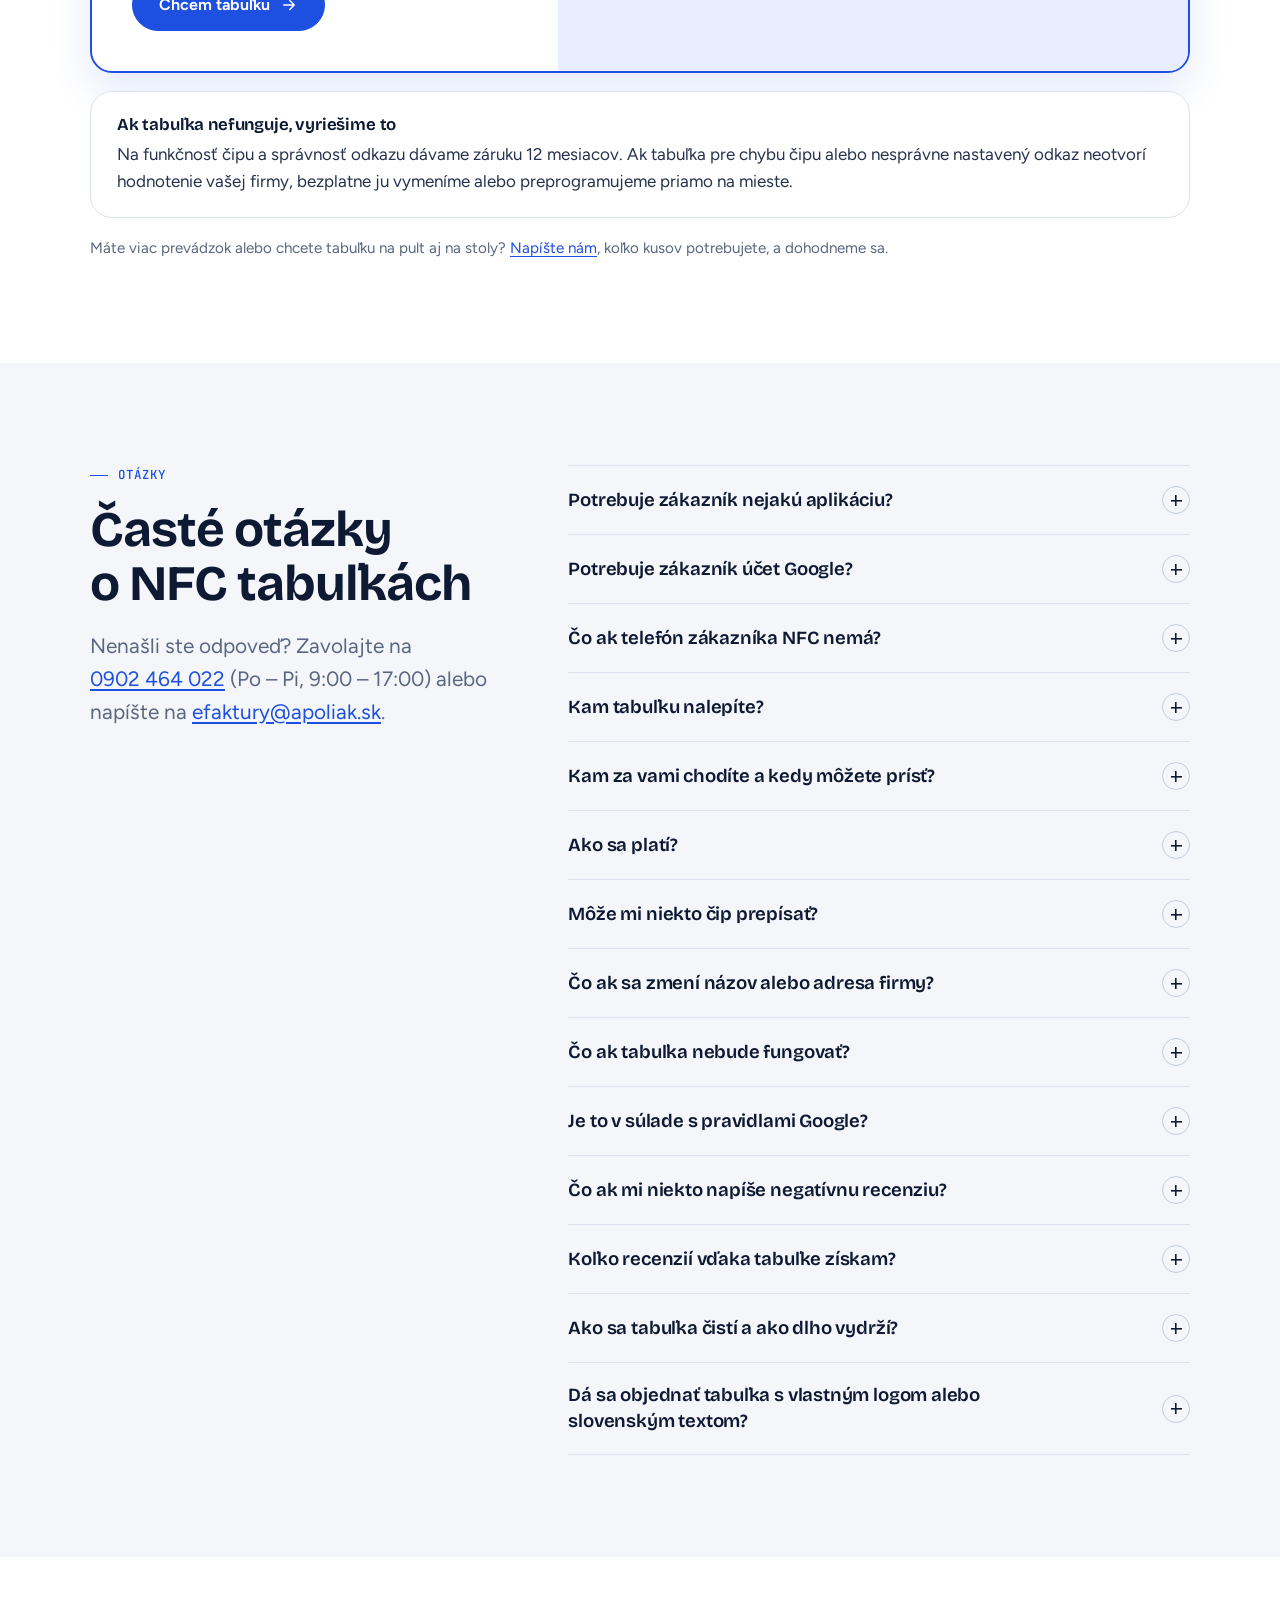
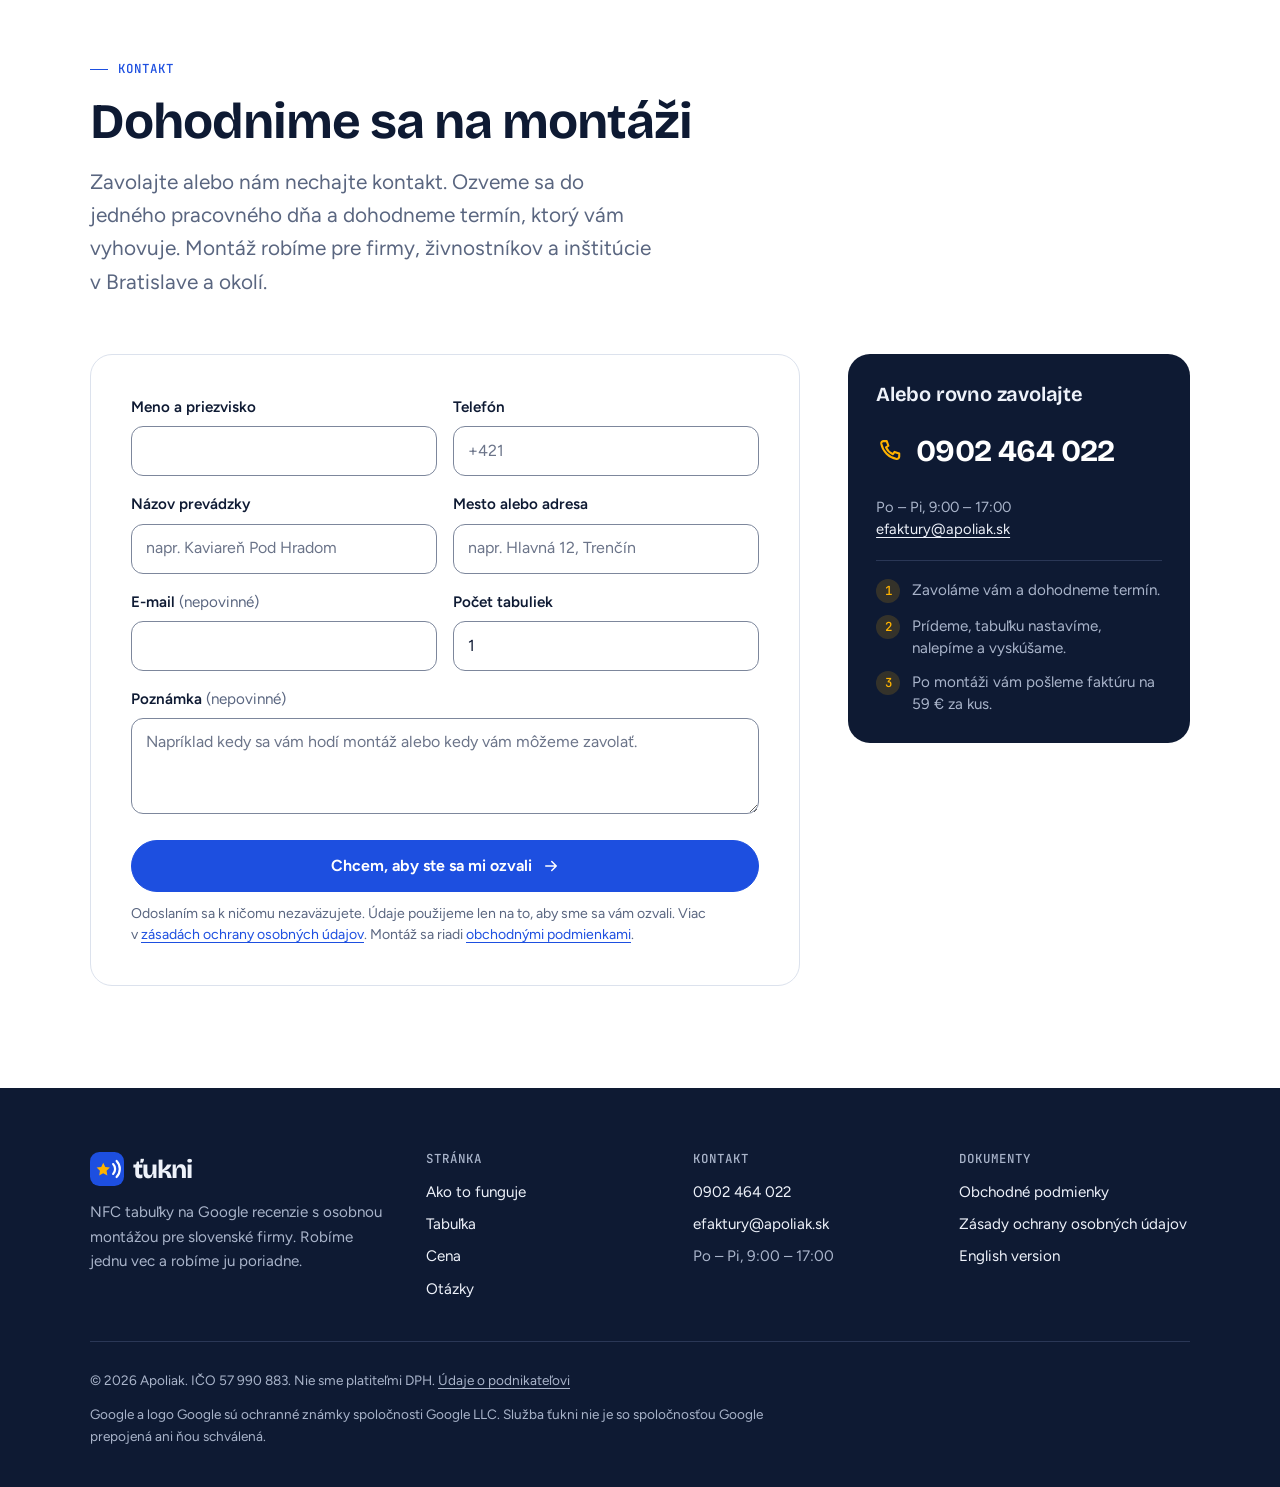
==== commit 827cbe21: "Kontaktný e-mail dočasne efaktury@apoliak.sk" ====
--- a/index.html
+++ b/index.html
@@ -47,7 +47,7 @@
         "url": "https://apoliak7777.github.io/Review-QR-Cards/",
         "logo": "https://apoliak7777.github.io/Review-QR-Cards/assets/img/logo-512.png",
         "image": "https://apoliak7777.github.io/Review-QR-Cards/assets/img/og-image.png",
-        "email": "info@tukni.online",
+        "email": "efaktury@apoliak.sk",
         "telephone": "+421902464022",
         "priceRange": "59 €",
         "areaServed": { "@type": "City", "name": "Bratislava" }
@@ -404,7 +404,7 @@
         <div class="faq-aside">
           <span class="eyebrow">Otázky</span>
           <h2 id="otazky-title">Časté otázky o&nbsp;NFC tabuľkách</h2>
-          <p>Nenašli ste odpoveď? Zavolajte na <a href="tel:+421902464022">0902 464 022</a> (Po – Pi, 9:00 – 17:00) alebo napíšte na <a href="mailto:info@tukni.online">info@tukni.online</a>.</p>
+          <p>Nenašli ste odpoveď? Zavolajte na <a href="tel:+421902464022">0902 464 022</a> (Po – Pi, 9:00 – 17:00) alebo napíšte na <a href="mailto:efaktury@apoliak.sk">efaktury@apoliak.sk</a>.</p>
         </div>
         <div class="faq-list">
           <details class="faq-item">
@@ -484,10 +484,10 @@
               data-email          = adresa, na ktorú sa otvorí e-mail, ak kľúč nie je vyplnený
               Bez JavaScriptu sa formulár skryje a namiesto neho sa zobrazí e-mail a telefón (noscript).
             -->
-            <noscript><p class="form-note">Formulár potrebuje zapnutý JavaScript. Napíšte nám na <a href="mailto:info@tukni.online">info@tukni.online</a> alebo zavolajte na <a href="tel:+421902464022">0902 464 022</a>.</p></noscript>
+            <noscript><p class="form-note">Formulár potrebuje zapnutý JavaScript. Napíšte nám na <a href="mailto:efaktury@apoliak.sk">efaktury@apoliak.sk</a> alebo zavolajte na <a href="tel:+421902464022">0902 464 022</a>.</p></noscript>
             <form class="order-form" id="order-form" method="post"
                   data-web3forms-key=""
-                  data-email="info@tukni.online">
+                  data-email="efaktury@apoliak.sk">
 
               <div class="field-grid">
                 <div class="field">
@@ -543,8 +543,8 @@
               <h3 id="success-title">Ďakujeme, ozveme sa vám.</h3>
               <p id="success-text">Zavoláme vám do jedného pracovného dňa a&nbsp;dohodneme termín montáže.</p>
               <div class="copy-line" id="success-fallback" hidden>
-                <span>Adresa: <strong id="fallback-email">info@tukni.online</strong></span>
-                <a class="btn btn--ghost btn--small" id="fallback-link" href="mailto:info@tukni.online">Otvoriť e-mail znova</a>
+                <span>Adresa: <strong id="fallback-email">efaktury@apoliak.sk</strong></span>
+                <a class="btn btn--ghost btn--small" id="fallback-link" href="mailto:efaktury@apoliak.sk">Otvoriť e-mail znova</a>
                 <label class="visually-hidden" for="order-text">Text správy</label>
                 <textarea id="order-text" rows="8" readonly></textarea>
                 <button class="btn btn--ghost btn--small" type="button" id="copy-order">Kopírovať text</button>
@@ -557,7 +557,7 @@
           <aside class="order-summary" aria-labelledby="summary-title">
             <h3 id="summary-title">Alebo rovno zavolajte</h3>
             <a class="contact-phone" href="tel:+421902464022"><svg aria-hidden="true"><use href="#i-phone"/></svg>0902 464 022</a>
-            <p class="summary-contact">Po – Pi, 9:00 – 17:00<br><a href="mailto:info@tukni.online">info@tukni.online</a></p>
+            <p class="summary-contact">Po – Pi, 9:00 – 17:00<br><a href="mailto:efaktury@apoliak.sk">efaktury@apoliak.sk</a></p>
             <ol class="next-steps">
               <li>Zavoláme vám a&nbsp;dohodneme termín.</li>
               <li>Prídeme, tabuľku nastavíme, nalepíme a&nbsp;vyskúšame.</li>
@@ -593,7 +593,7 @@
           <h2>Kontakt</h2>
           <ul>
             <li><a href="tel:+421902464022">0902 464 022</a></li>
-            <li><a href="mailto:info@tukni.online">info@tukni.online</a></li>
+            <li><a href="mailto:efaktury@apoliak.sk">efaktury@apoliak.sk</a></li>
             <li>Po – Pi, 9:00 – 17:00</li>
           </ul>
         </div>
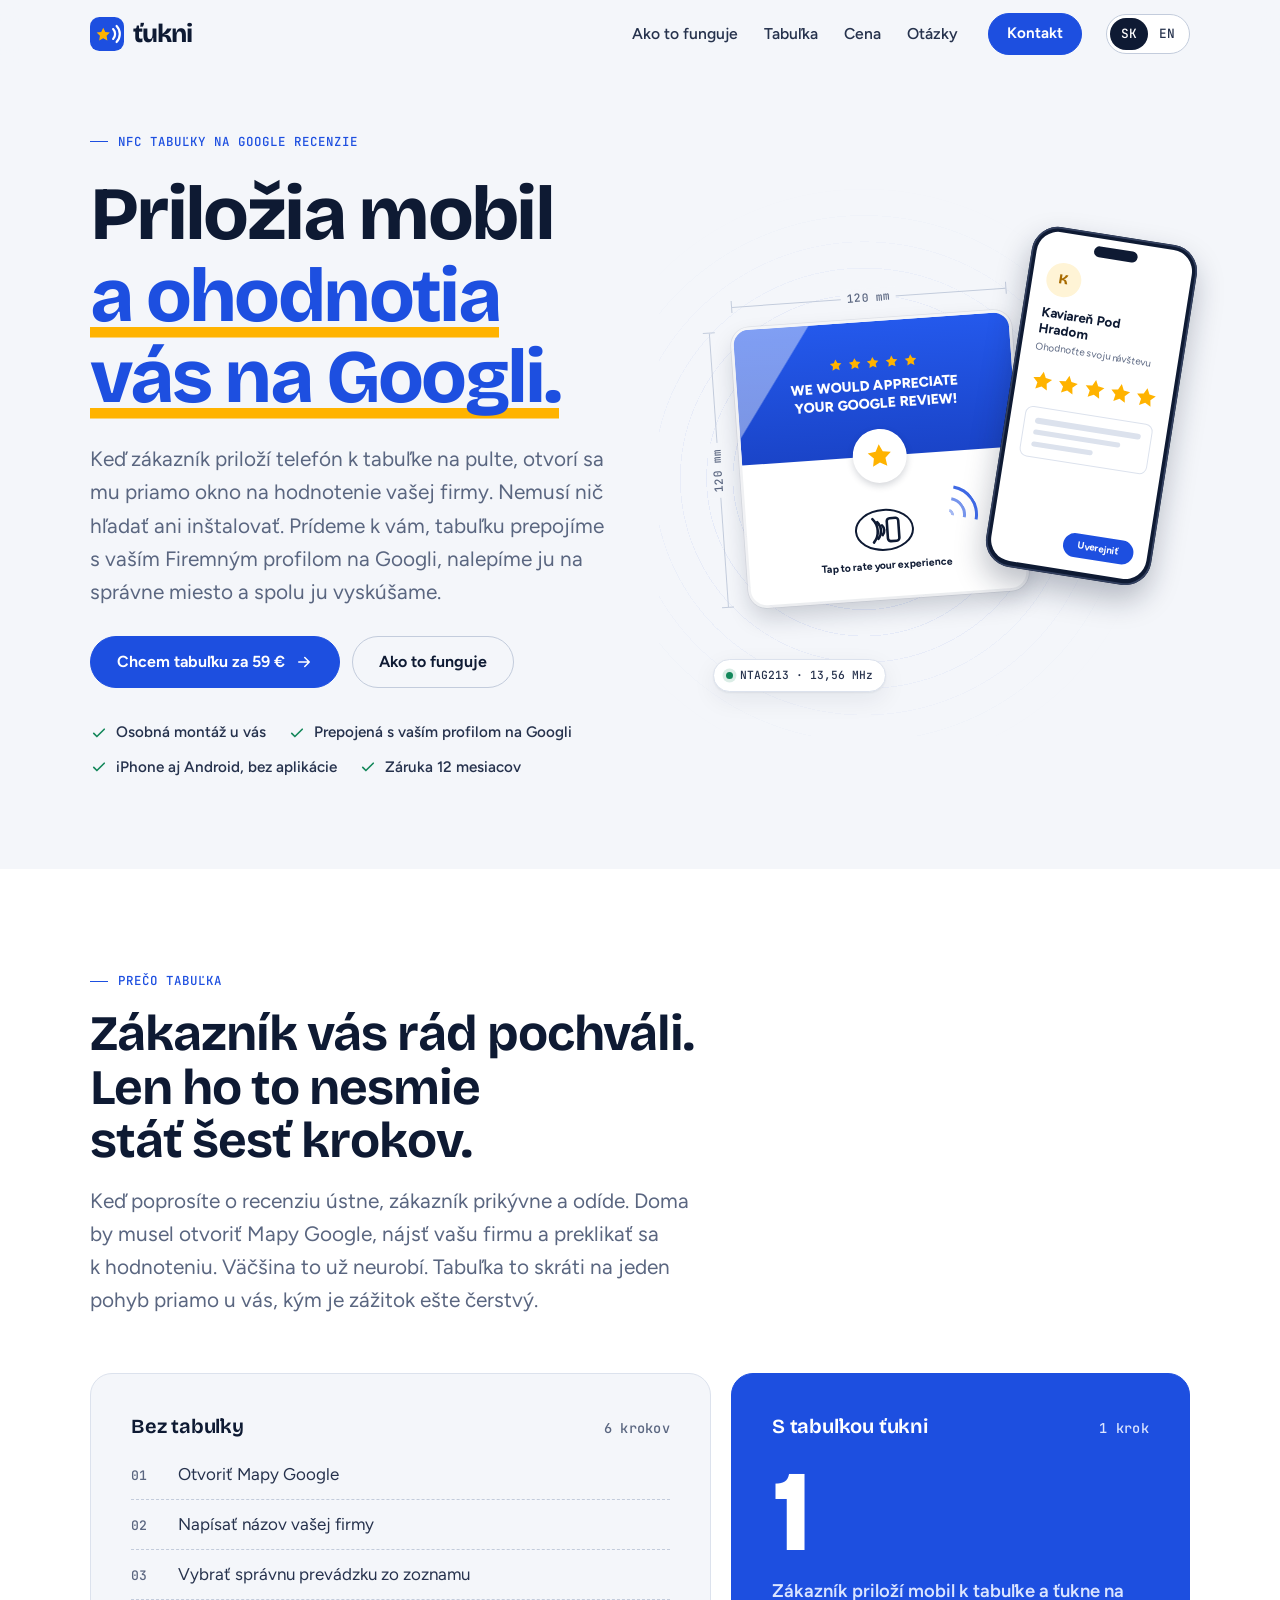
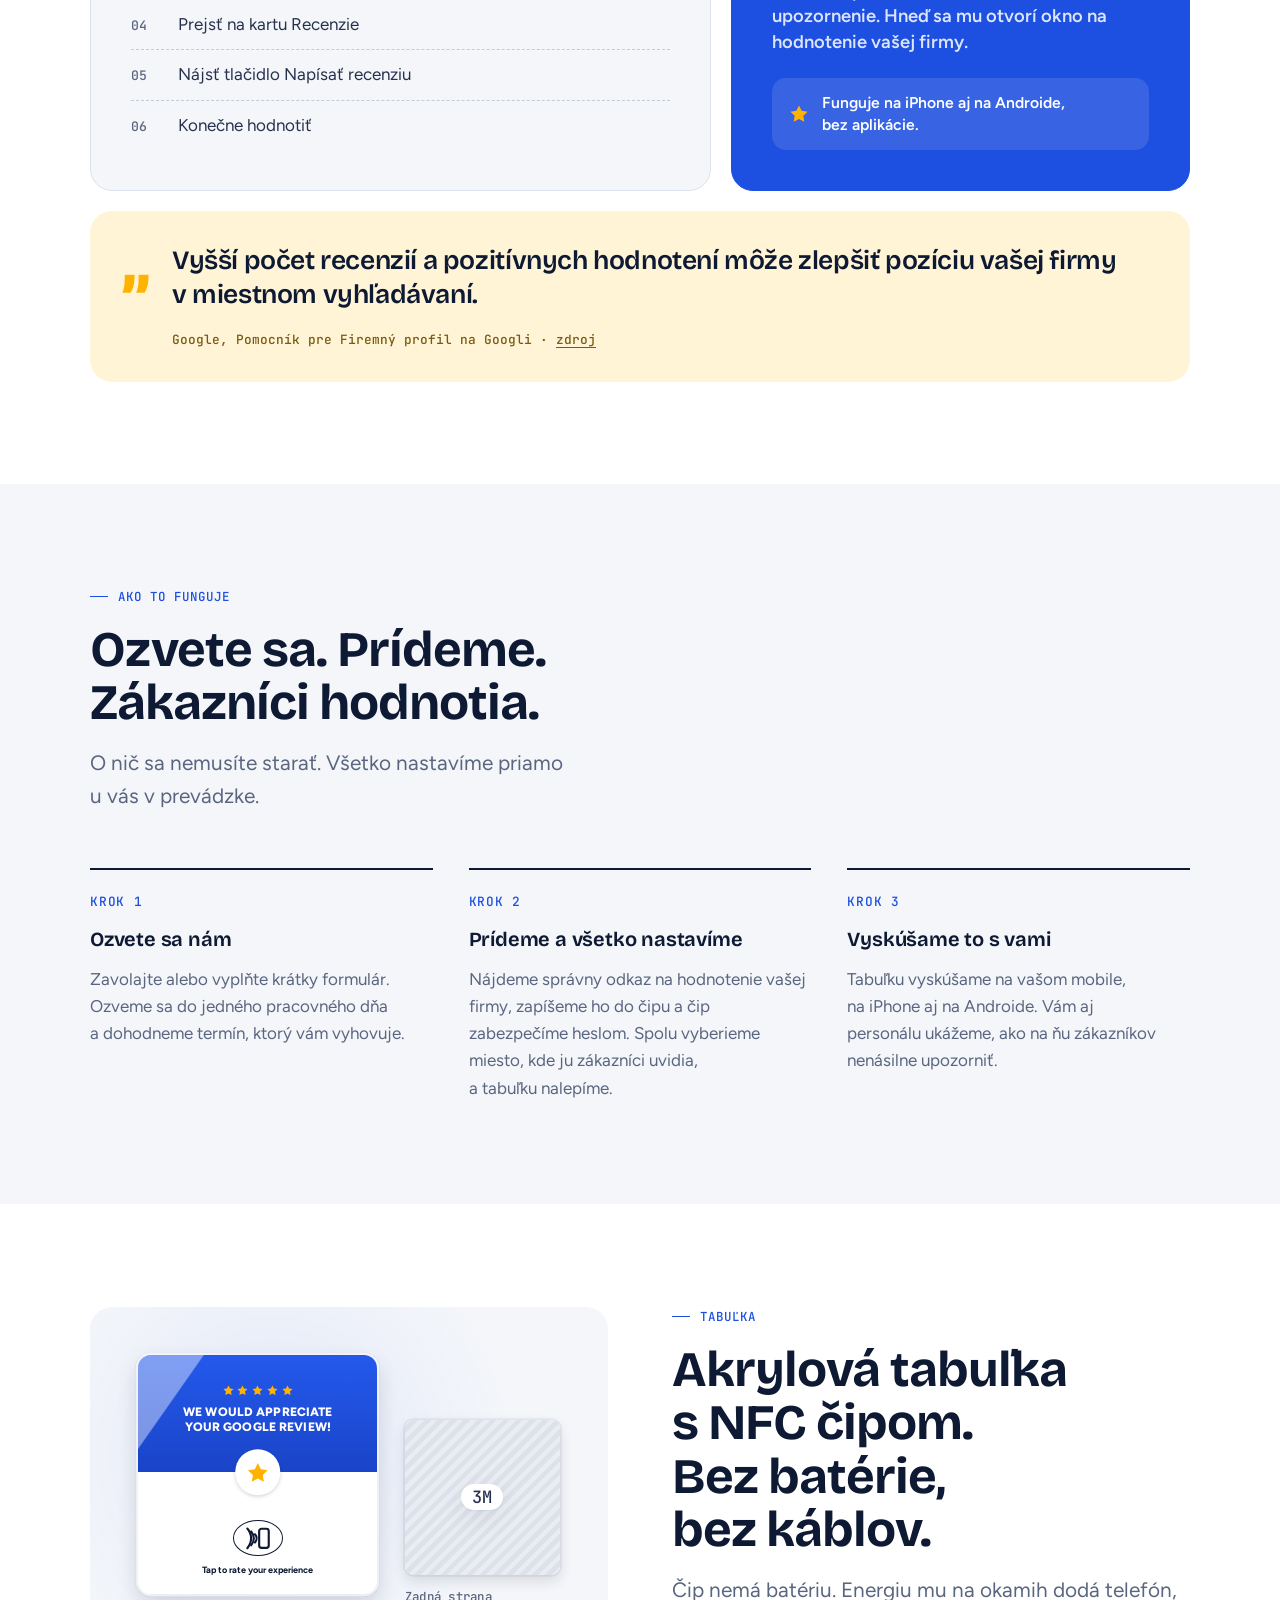
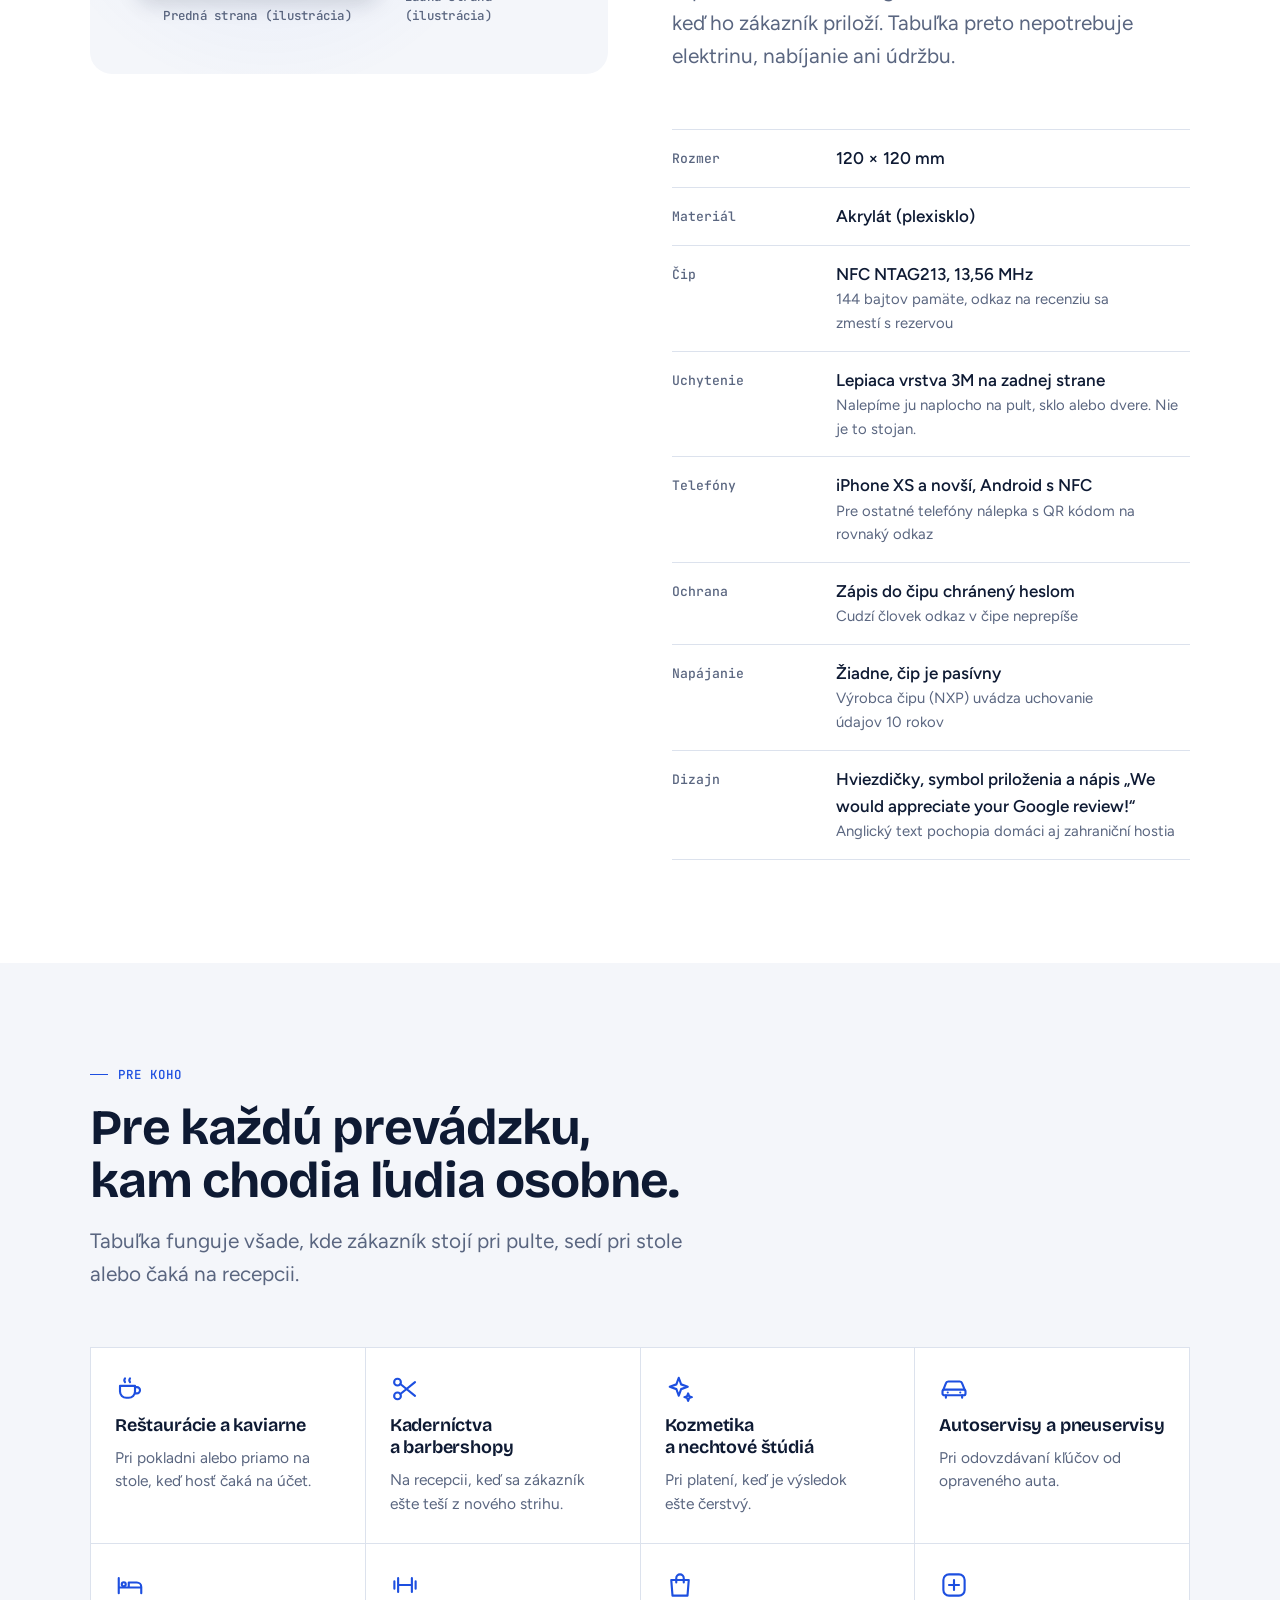
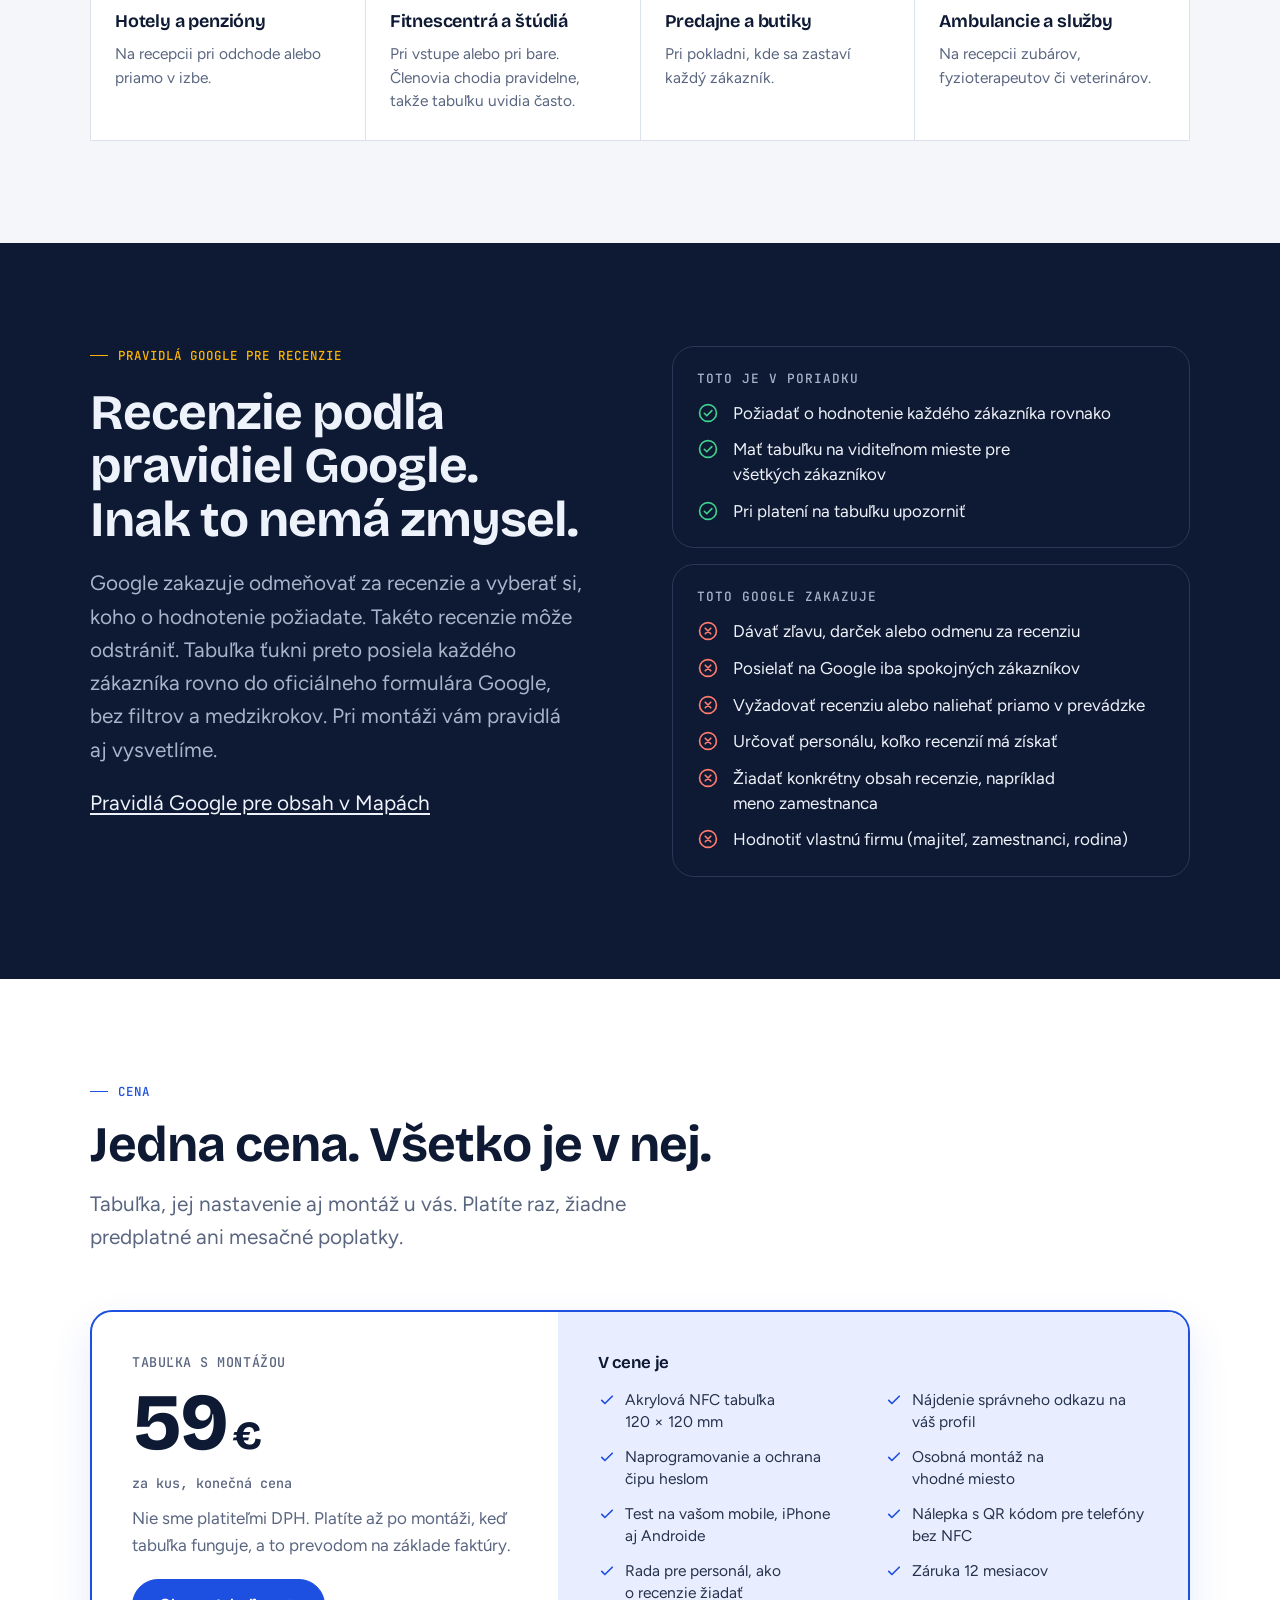
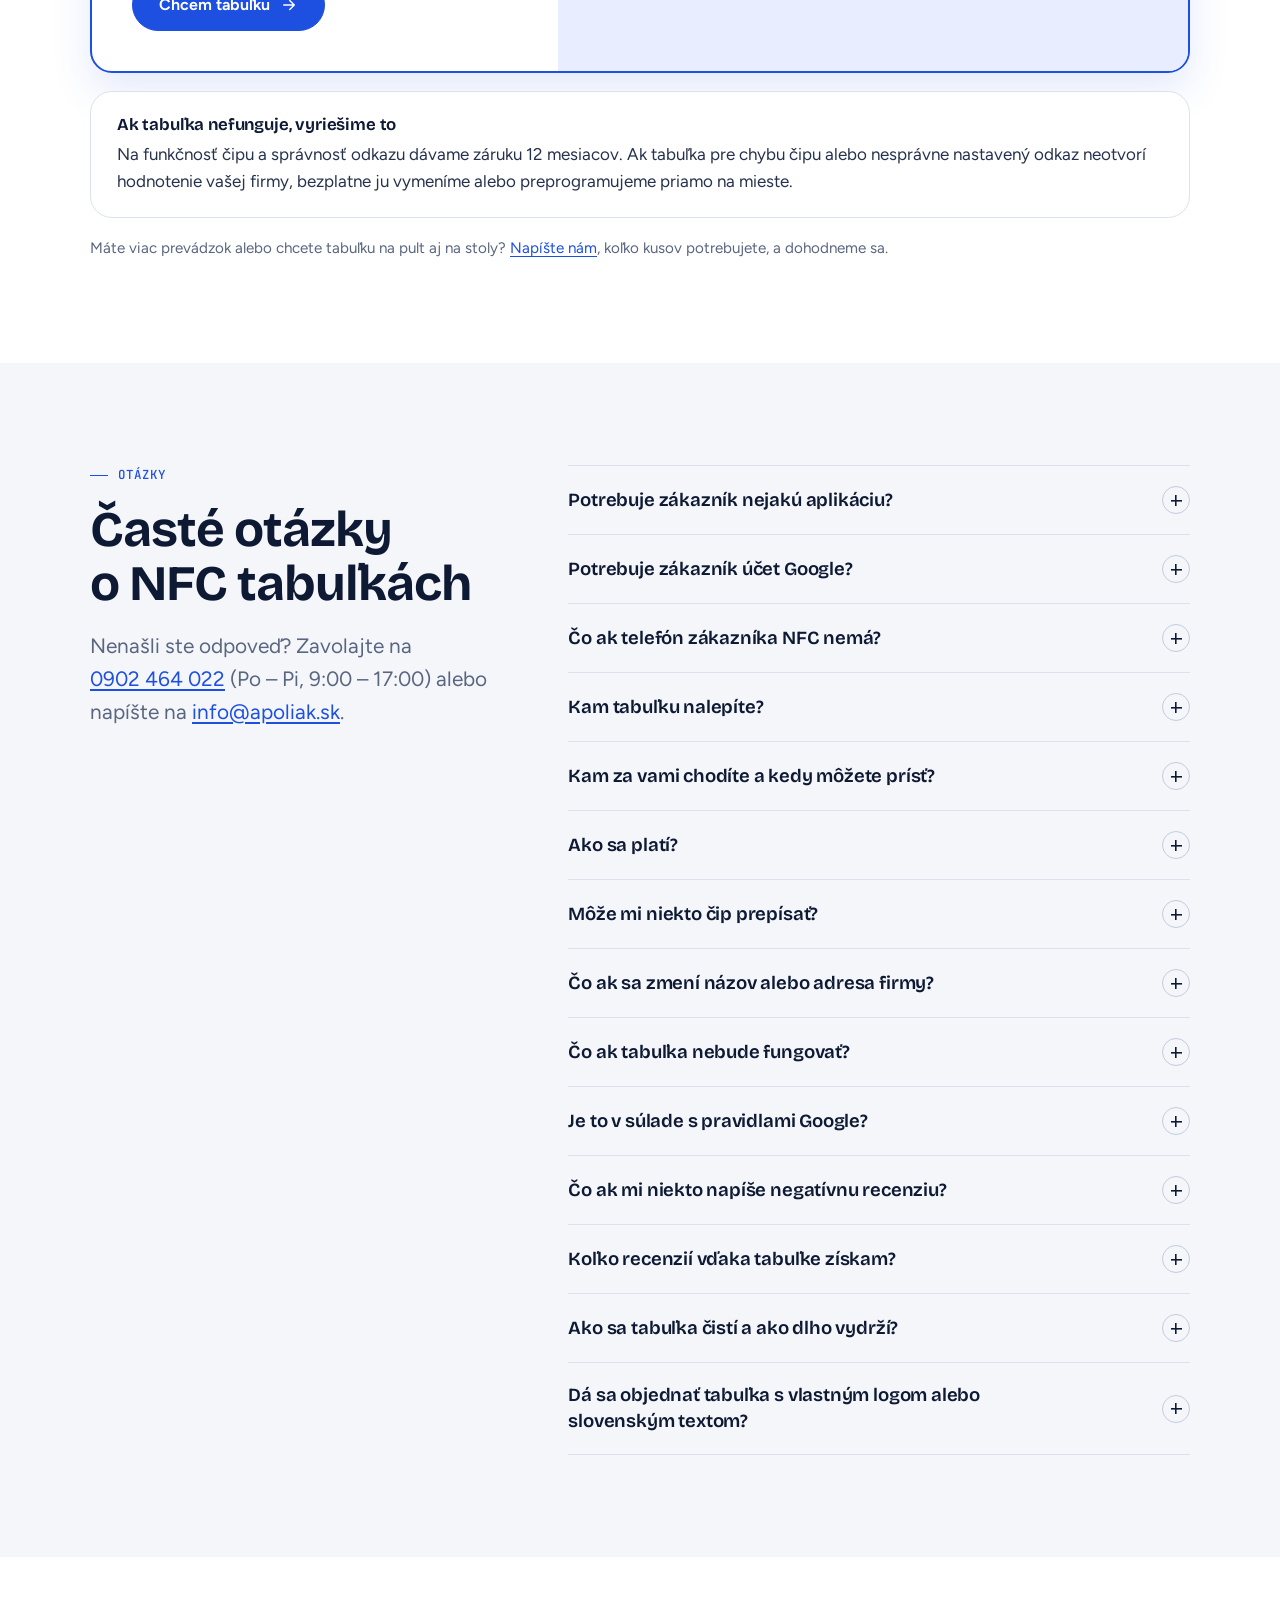
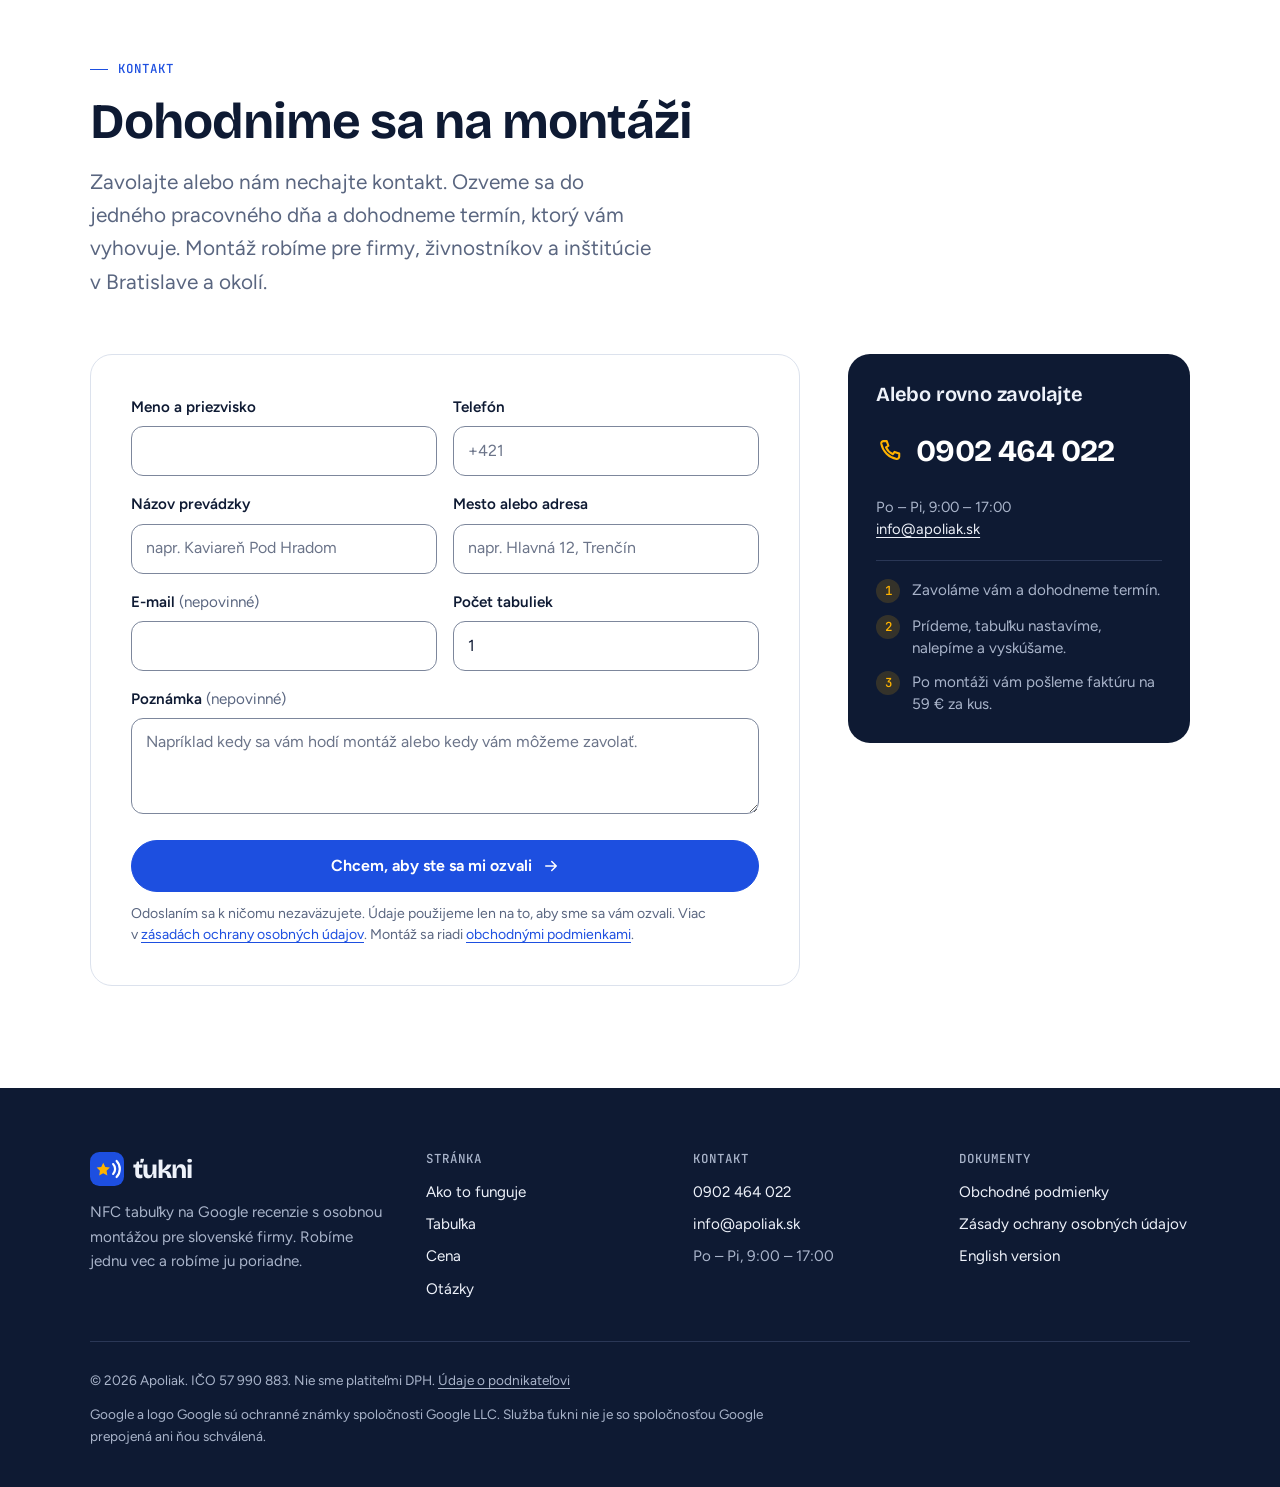
==== commit 8d9c9ae0: "Kontaktný e-mail info@apoliak.sk" ====
--- a/index.html
+++ b/index.html
@@ -47,7 +47,7 @@
         "url": "https://apoliak7777.github.io/Review-QR-Cards/",
         "logo": "https://apoliak7777.github.io/Review-QR-Cards/assets/img/logo-512.png",
         "image": "https://apoliak7777.github.io/Review-QR-Cards/assets/img/og-image.png",
-        "email": "efaktury@apoliak.sk",
+        "email": "info@apoliak.sk",
         "telephone": "+421902464022",
         "priceRange": "59 €",
         "areaServed": { "@type": "City", "name": "Bratislava" }
@@ -404,7 +404,7 @@
         <div class="faq-aside">
           <span class="eyebrow">Otázky</span>
           <h2 id="otazky-title">Časté otázky o&nbsp;NFC tabuľkách</h2>
-          <p>Nenašli ste odpoveď? Zavolajte na <a href="tel:+421902464022">0902 464 022</a> (Po – Pi, 9:00 – 17:00) alebo napíšte na <a href="mailto:efaktury@apoliak.sk">efaktury@apoliak.sk</a>.</p>
+          <p>Nenašli ste odpoveď? Zavolajte na <a href="tel:+421902464022">0902 464 022</a> (Po – Pi, 9:00 – 17:00) alebo napíšte na <a href="mailto:info@apoliak.sk">info@apoliak.sk</a>.</p>
         </div>
         <div class="faq-list">
           <details class="faq-item">
@@ -484,10 +484,10 @@
               data-email          = adresa, na ktorú sa otvorí e-mail, ak kľúč nie je vyplnený
               Bez JavaScriptu sa formulár skryje a namiesto neho sa zobrazí e-mail a telefón (noscript).
             -->
-            <noscript><p class="form-note">Formulár potrebuje zapnutý JavaScript. Napíšte nám na <a href="mailto:efaktury@apoliak.sk">efaktury@apoliak.sk</a> alebo zavolajte na <a href="tel:+421902464022">0902 464 022</a>.</p></noscript>
+            <noscript><p class="form-note">Formulár potrebuje zapnutý JavaScript. Napíšte nám na <a href="mailto:info@apoliak.sk">info@apoliak.sk</a> alebo zavolajte na <a href="tel:+421902464022">0902 464 022</a>.</p></noscript>
             <form class="order-form" id="order-form" method="post"
                   data-web3forms-key=""
-                  data-email="efaktury@apoliak.sk">
+                  data-email="info@apoliak.sk">
 
               <div class="field-grid">
                 <div class="field">
@@ -543,8 +543,8 @@
               <h3 id="success-title">Ďakujeme, ozveme sa vám.</h3>
               <p id="success-text">Zavoláme vám do jedného pracovného dňa a&nbsp;dohodneme termín montáže.</p>
               <div class="copy-line" id="success-fallback" hidden>
-                <span>Adresa: <strong id="fallback-email">efaktury@apoliak.sk</strong></span>
-                <a class="btn btn--ghost btn--small" id="fallback-link" href="mailto:efaktury@apoliak.sk">Otvoriť e-mail znova</a>
+                <span>Adresa: <strong id="fallback-email">info@apoliak.sk</strong></span>
+                <a class="btn btn--ghost btn--small" id="fallback-link" href="mailto:info@apoliak.sk">Otvoriť e-mail znova</a>
                 <label class="visually-hidden" for="order-text">Text správy</label>
                 <textarea id="order-text" rows="8" readonly></textarea>
                 <button class="btn btn--ghost btn--small" type="button" id="copy-order">Kopírovať text</button>
@@ -557,7 +557,7 @@
           <aside class="order-summary" aria-labelledby="summary-title">
             <h3 id="summary-title">Alebo rovno zavolajte</h3>
             <a class="contact-phone" href="tel:+421902464022"><svg aria-hidden="true"><use href="#i-phone"/></svg>0902 464 022</a>
-            <p class="summary-contact">Po – Pi, 9:00 – 17:00<br><a href="mailto:efaktury@apoliak.sk">efaktury@apoliak.sk</a></p>
+            <p class="summary-contact">Po – Pi, 9:00 – 17:00<br><a href="mailto:info@apoliak.sk">info@apoliak.sk</a></p>
             <ol class="next-steps">
               <li>Zavoláme vám a&nbsp;dohodneme termín.</li>
               <li>Prídeme, tabuľku nastavíme, nalepíme a&nbsp;vyskúšame.</li>
@@ -593,7 +593,7 @@
           <h2>Kontakt</h2>
           <ul>
             <li><a href="tel:+421902464022">0902 464 022</a></li>
-            <li><a href="mailto:efaktury@apoliak.sk">efaktury@apoliak.sk</a></li>
+            <li><a href="mailto:info@apoliak.sk">info@apoliak.sk</a></li>
             <li>Po – Pi, 9:00 – 17:00</li>
           </ul>
         </div>
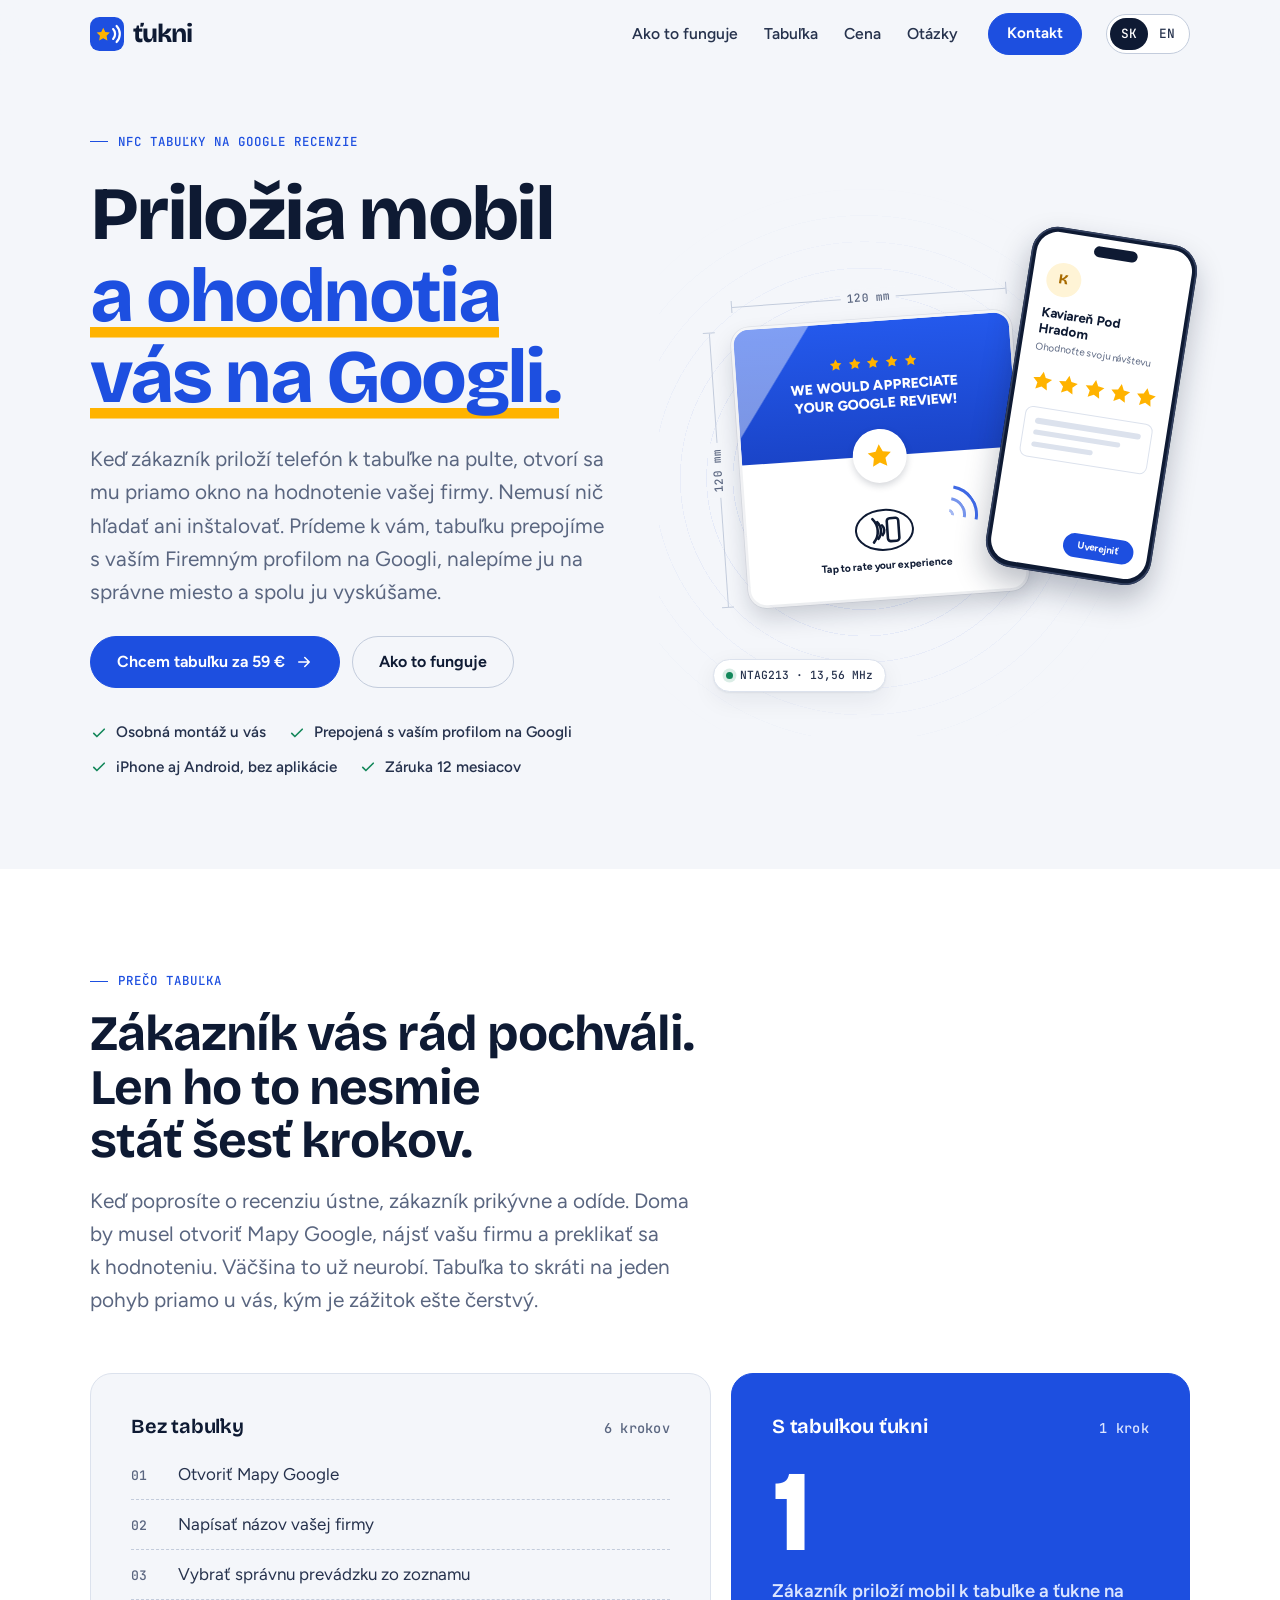
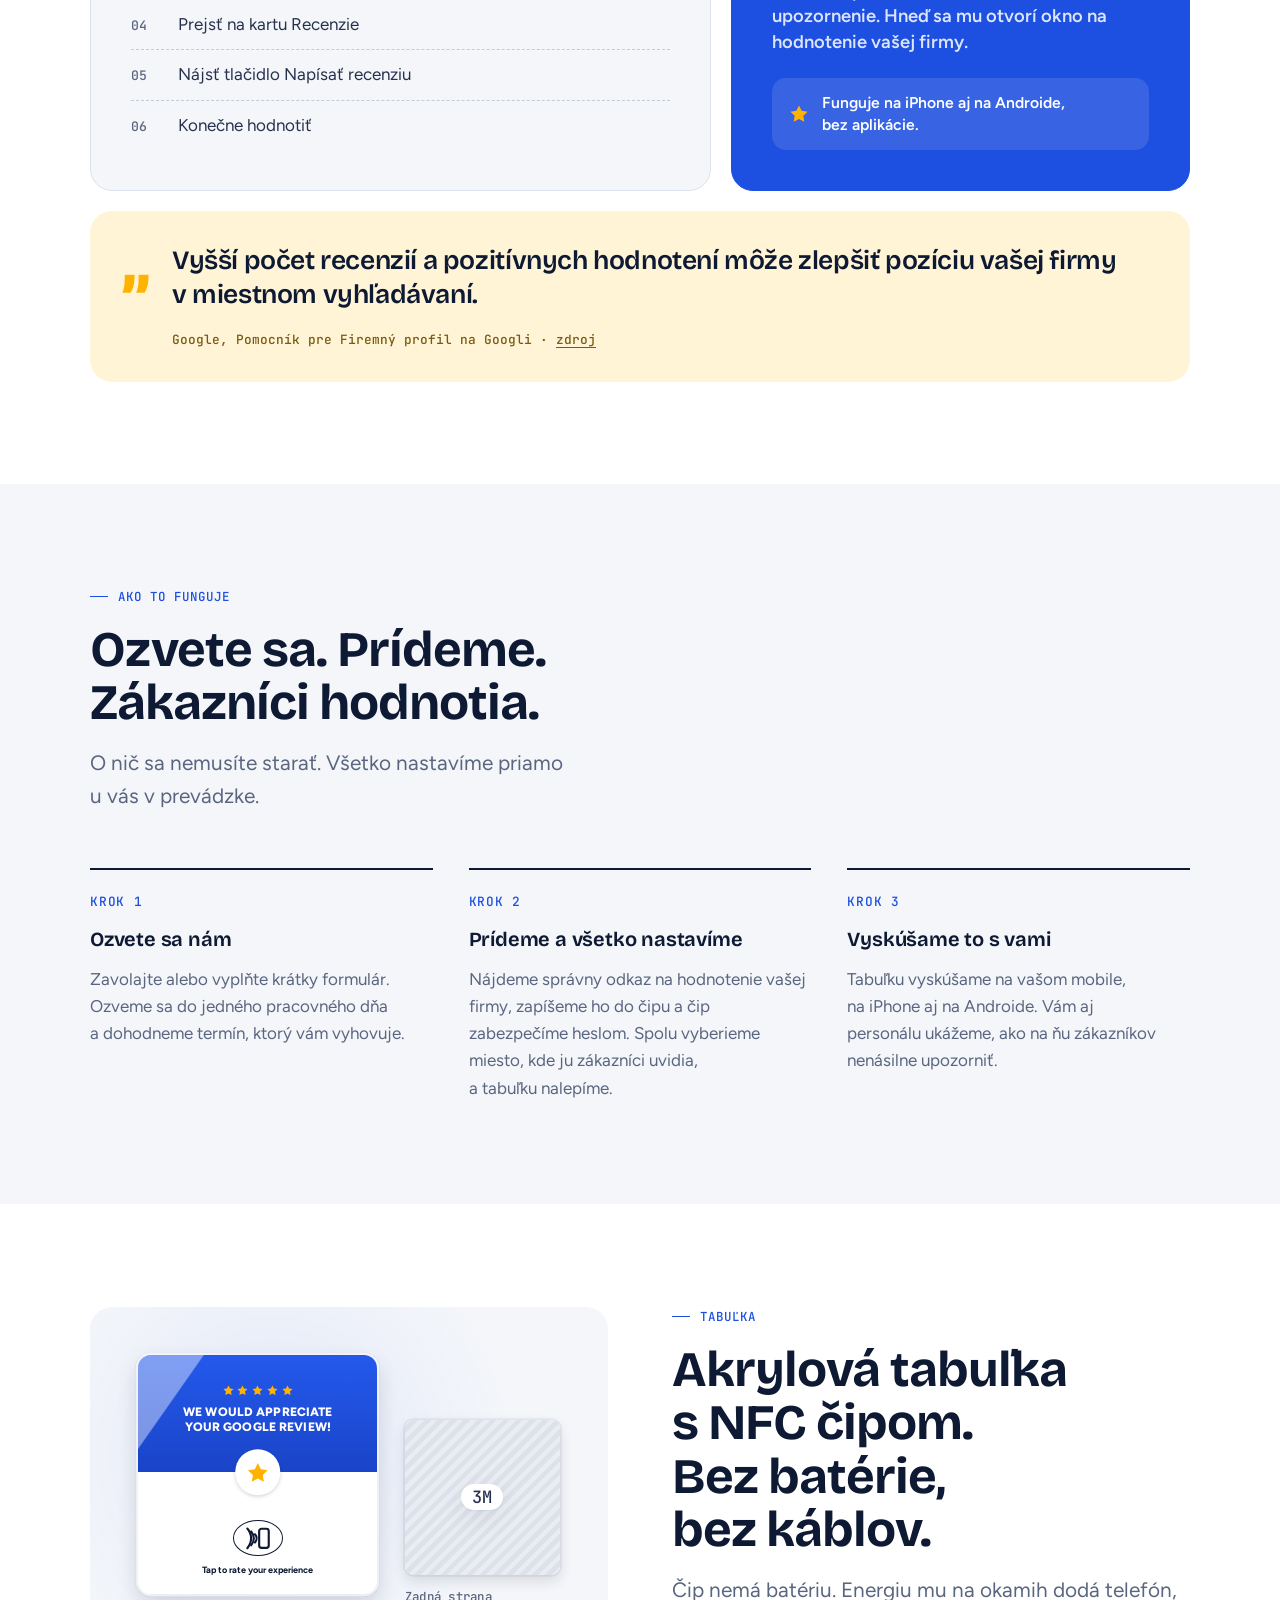
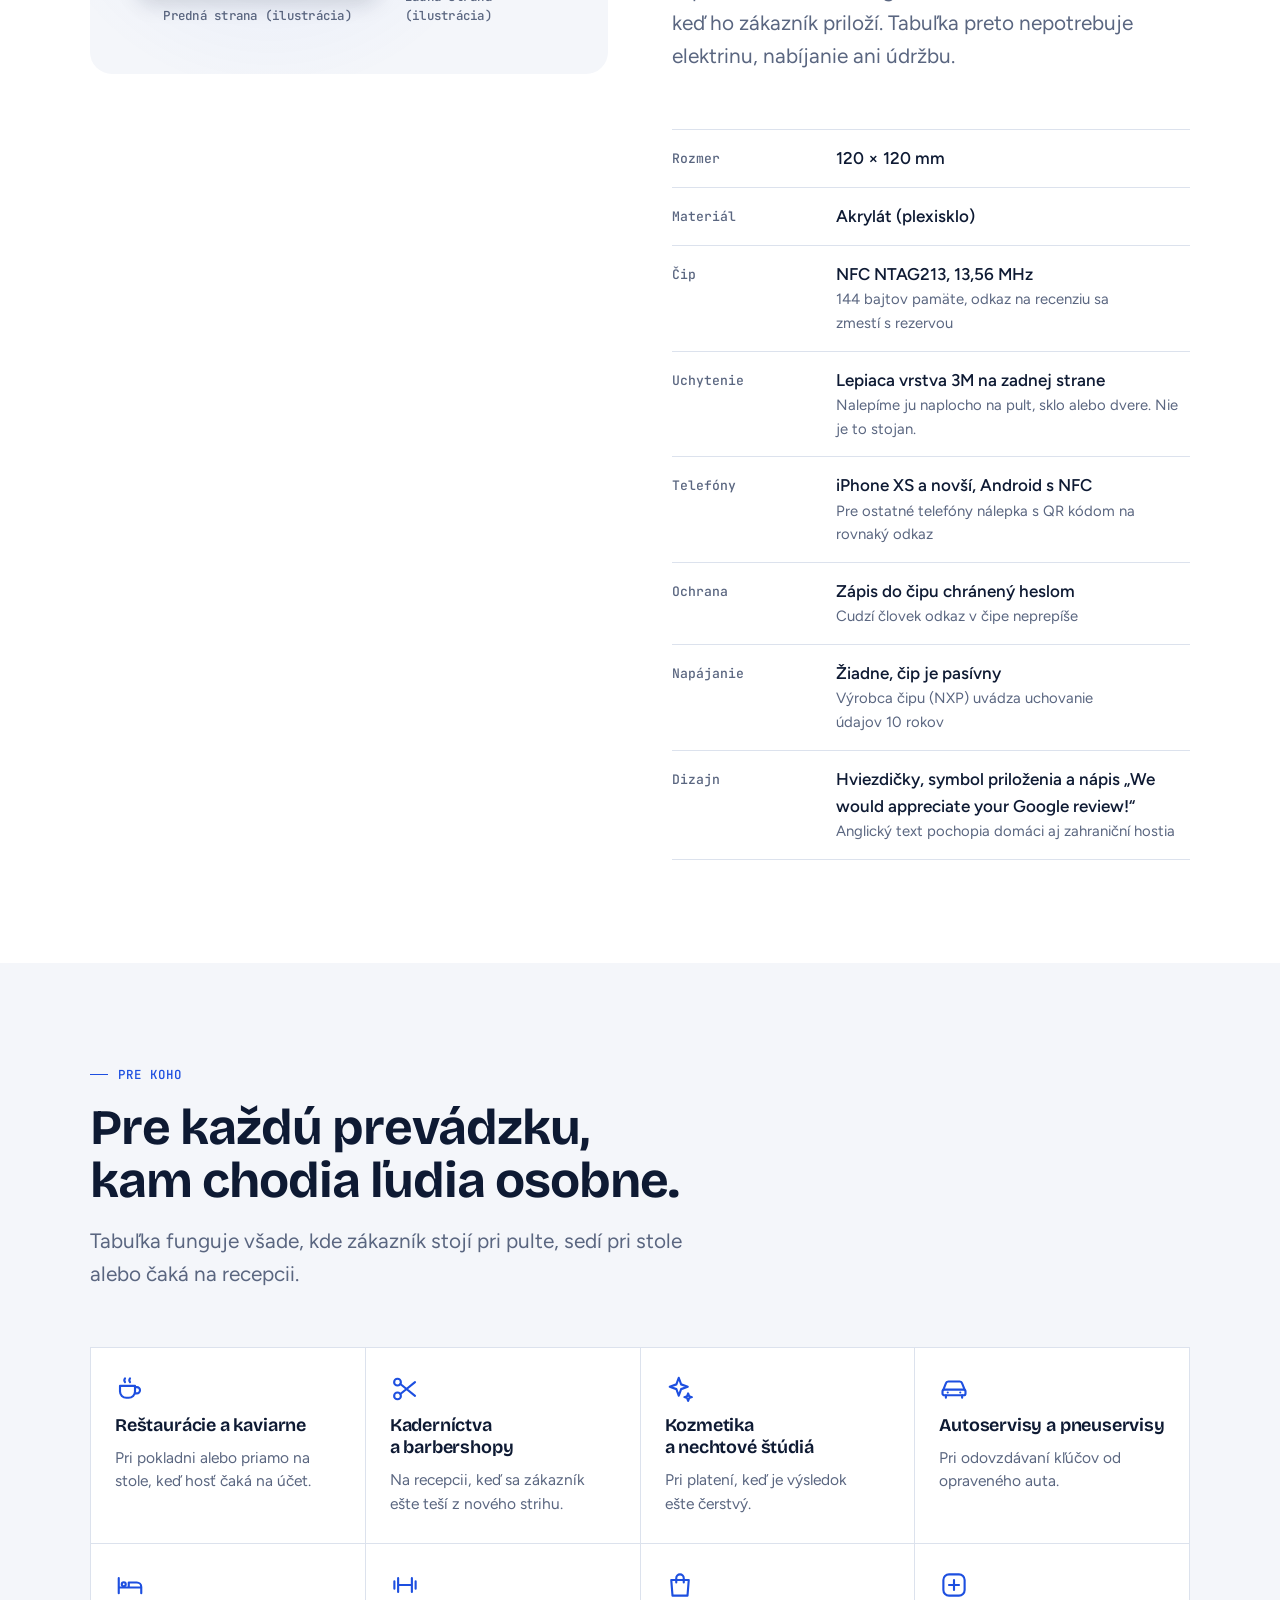
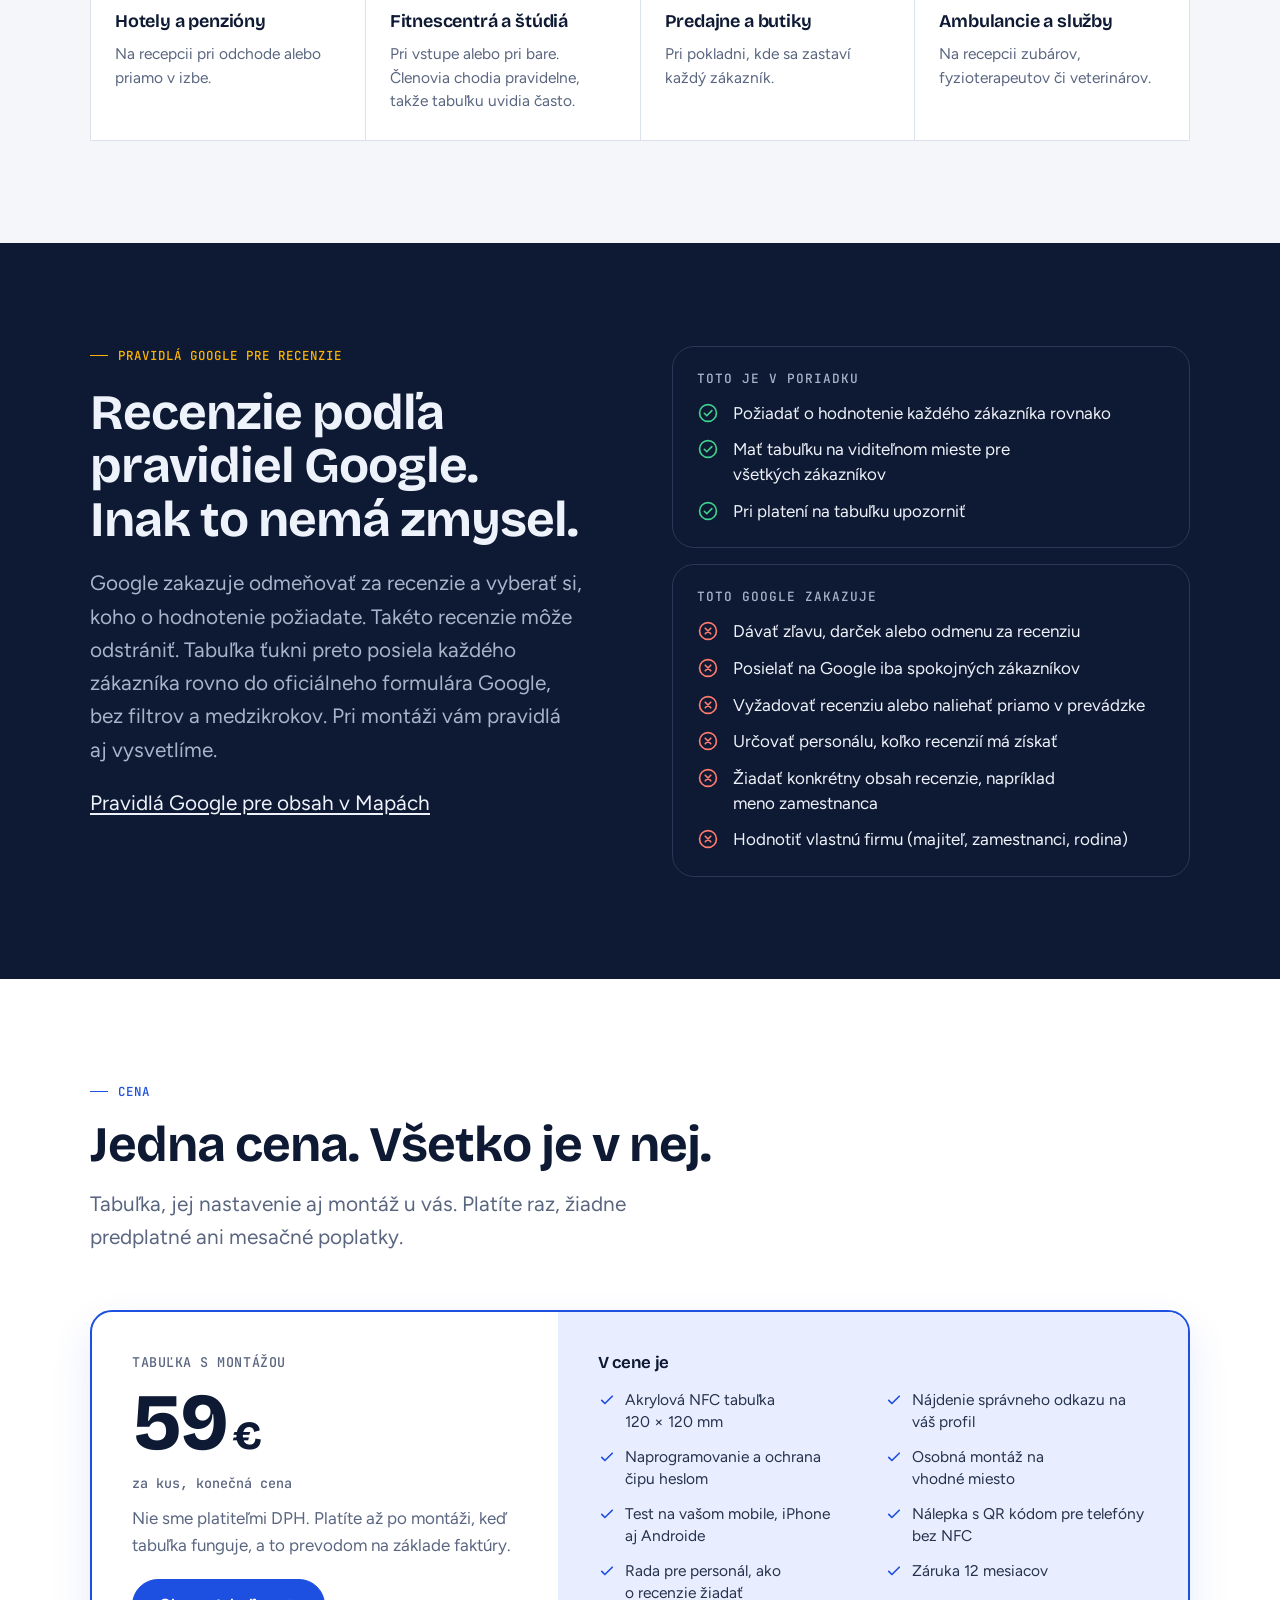
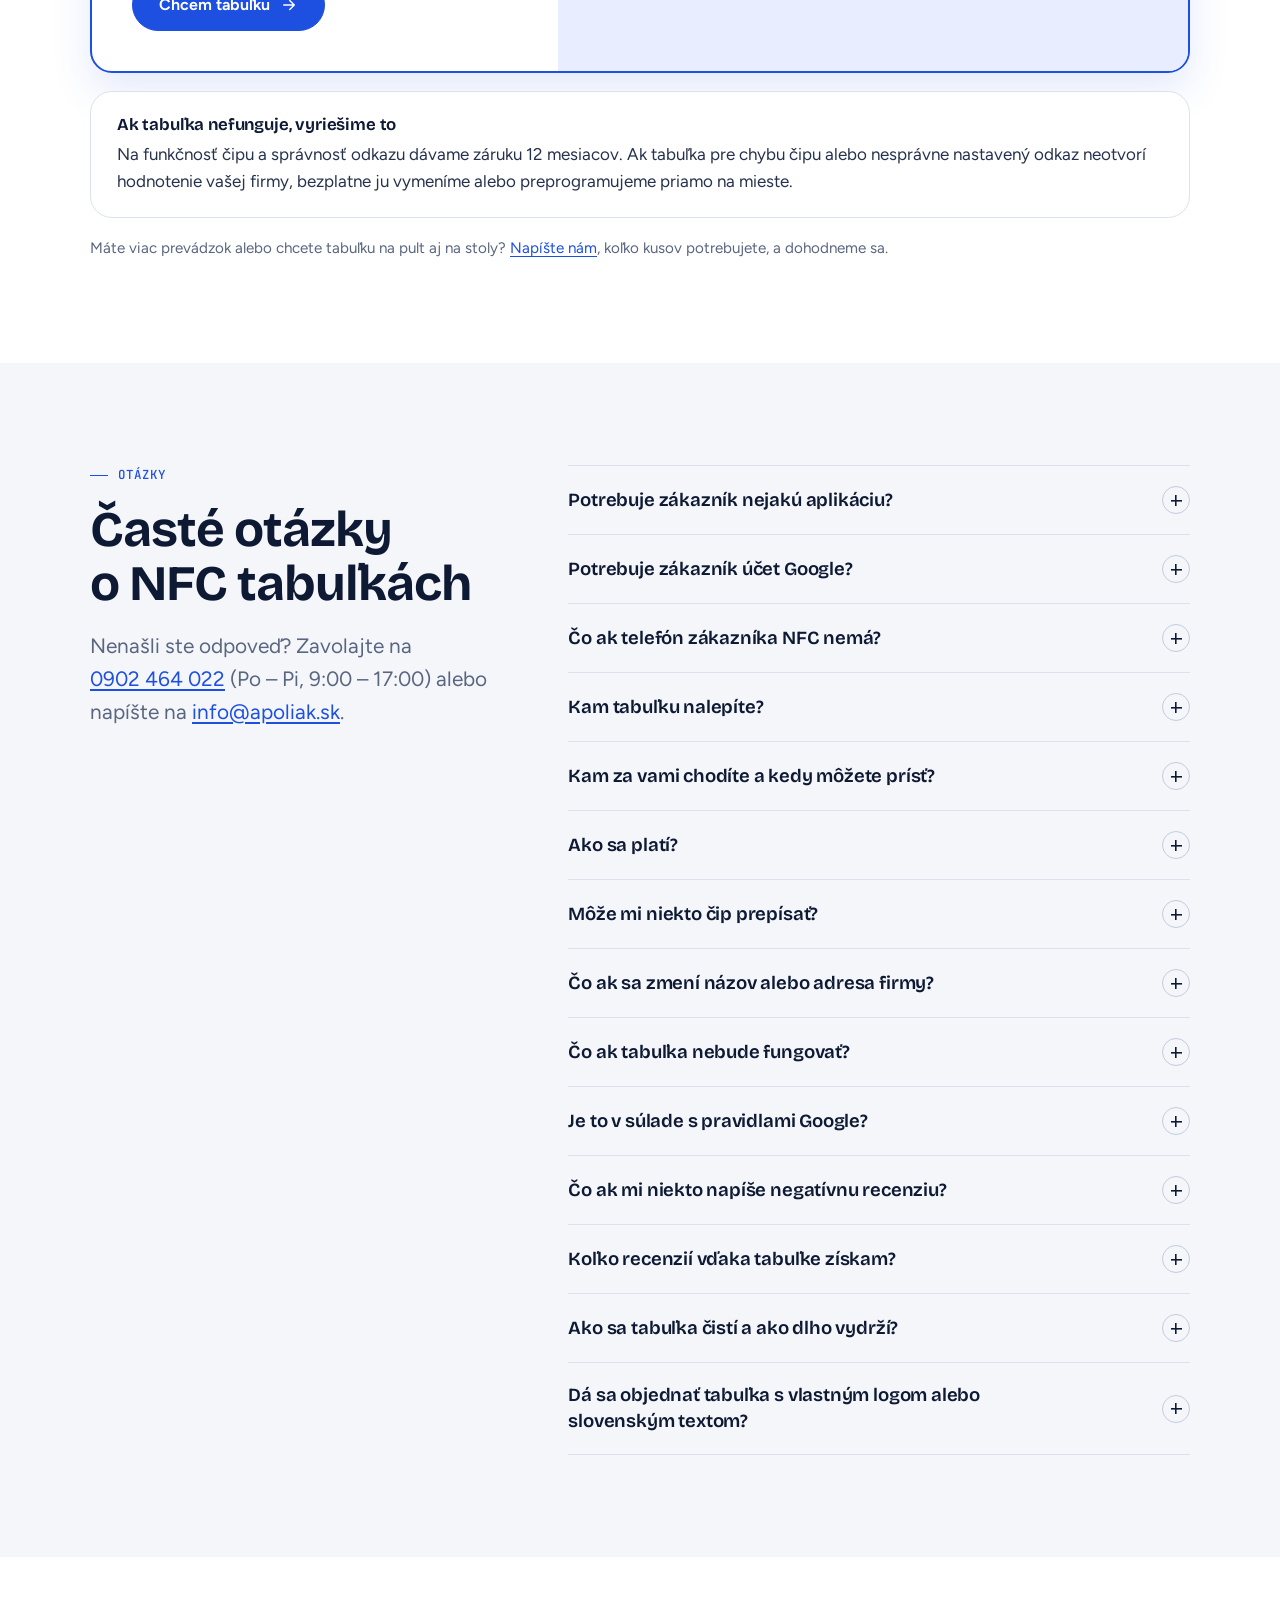
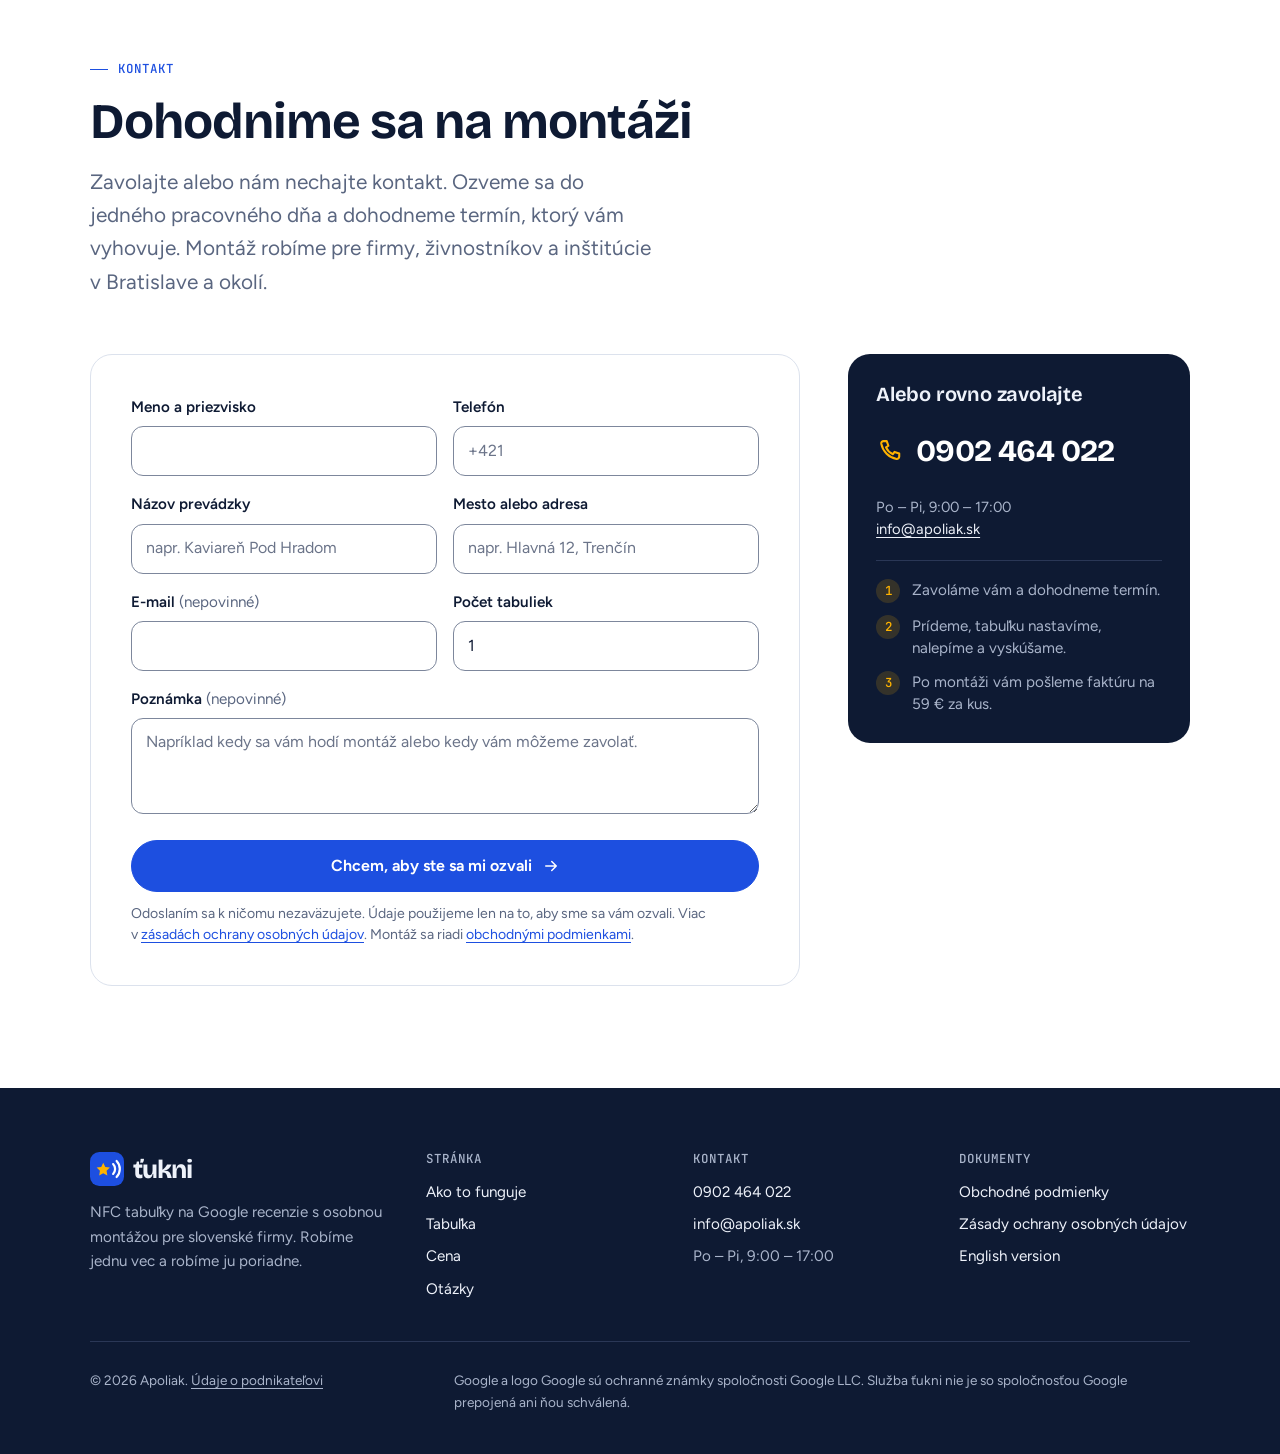
==== commit b86ac9f2: "Zákonné minimum: IČO, meno a adresa len na stránke Údaje o podnikateľovi (s miestom podnikania), vša" ====
--- a/index.html
+++ b/index.html
@@ -607,7 +607,7 @@
         </div>
       </div>
       <div class="footer-legal">
-        <p>© <span data-year>2026</span> Apoliak. IČO 57&nbsp;990&nbsp;883. Nie sme platiteľmi DPH. <a href="udaje-o-podnikatelovi.html" style="color:inherit">Údaje o podnikateľovi</a></p>
+        <p>© <span data-year>2026</span> Apoliak. <a href="udaje-o-podnikatelovi.html" style="color:inherit">Údaje o podnikateľovi</a></p>
         <p>Google a&nbsp;logo Google sú ochranné známky spoločnosti Google LLC. Služba ťukni nie je so spoločnosťou Google prepojená ani ňou schválená.</p>
       </div>
     </div>
